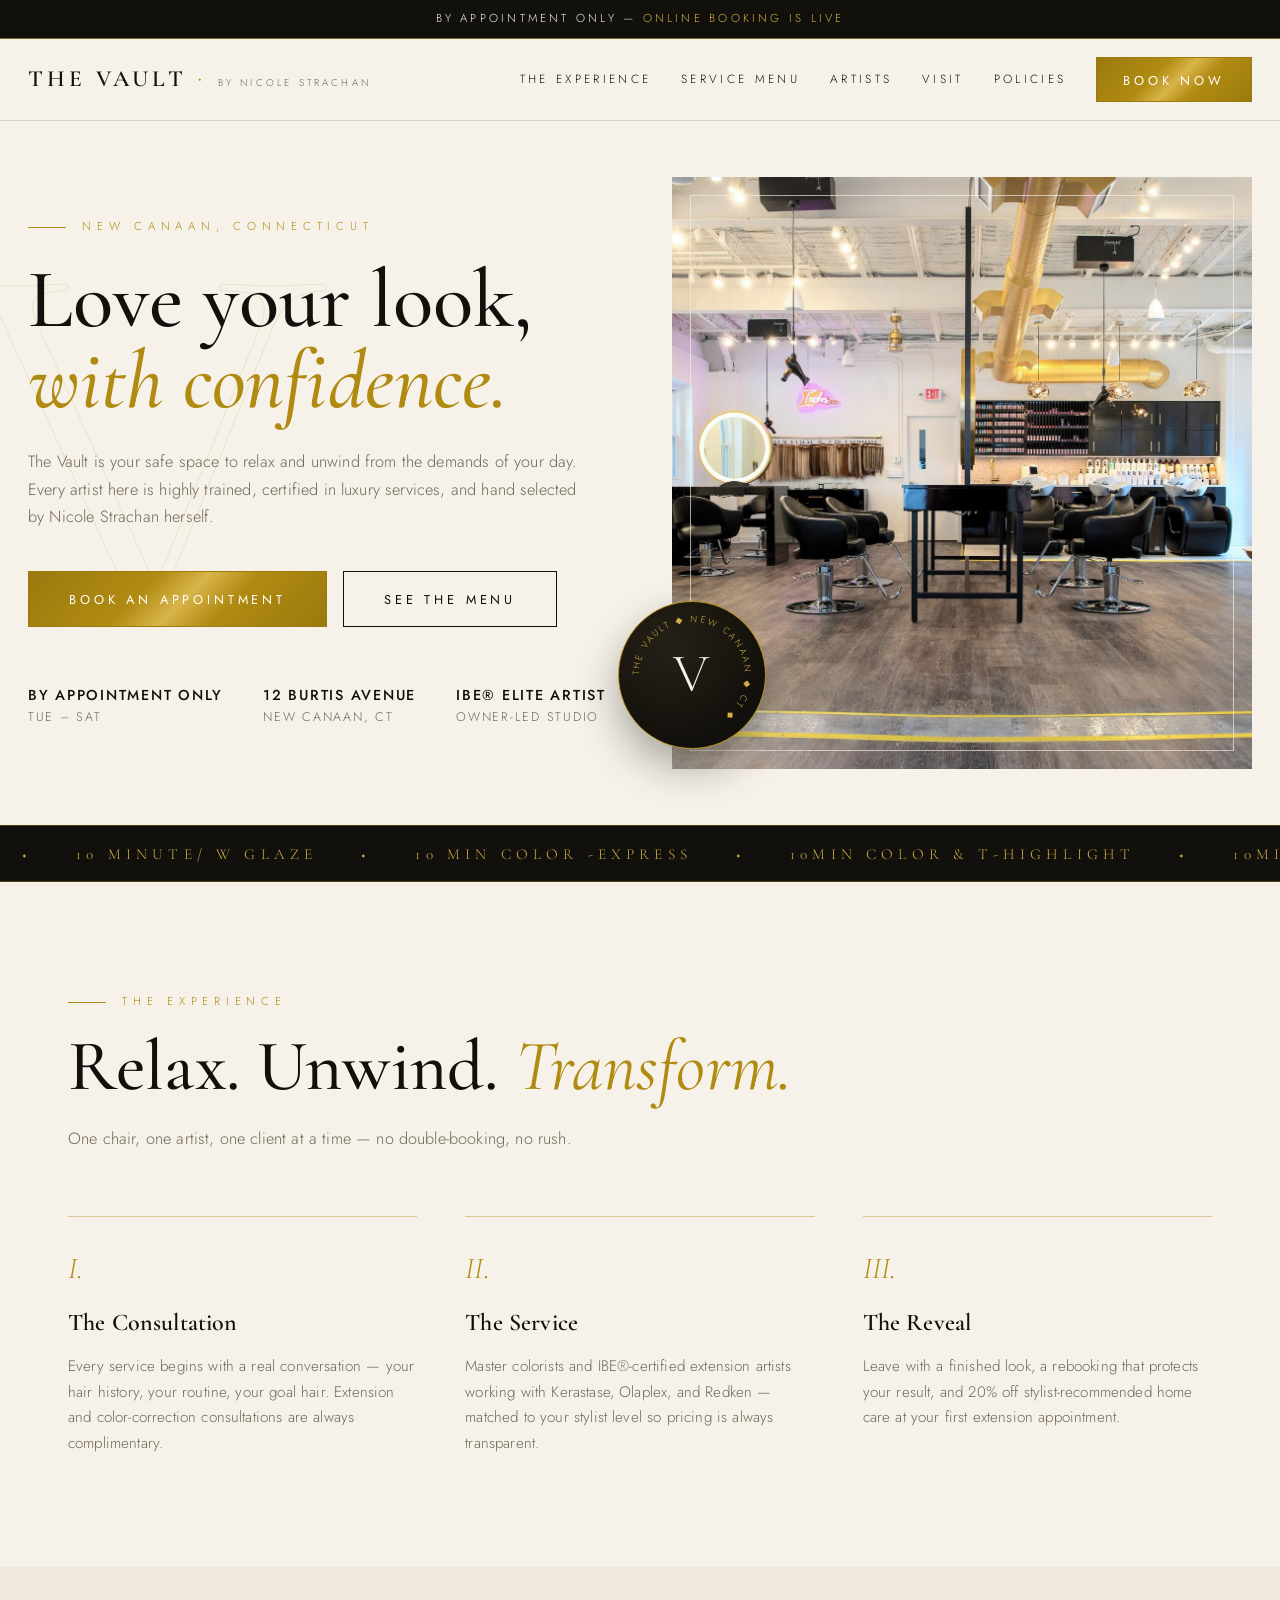
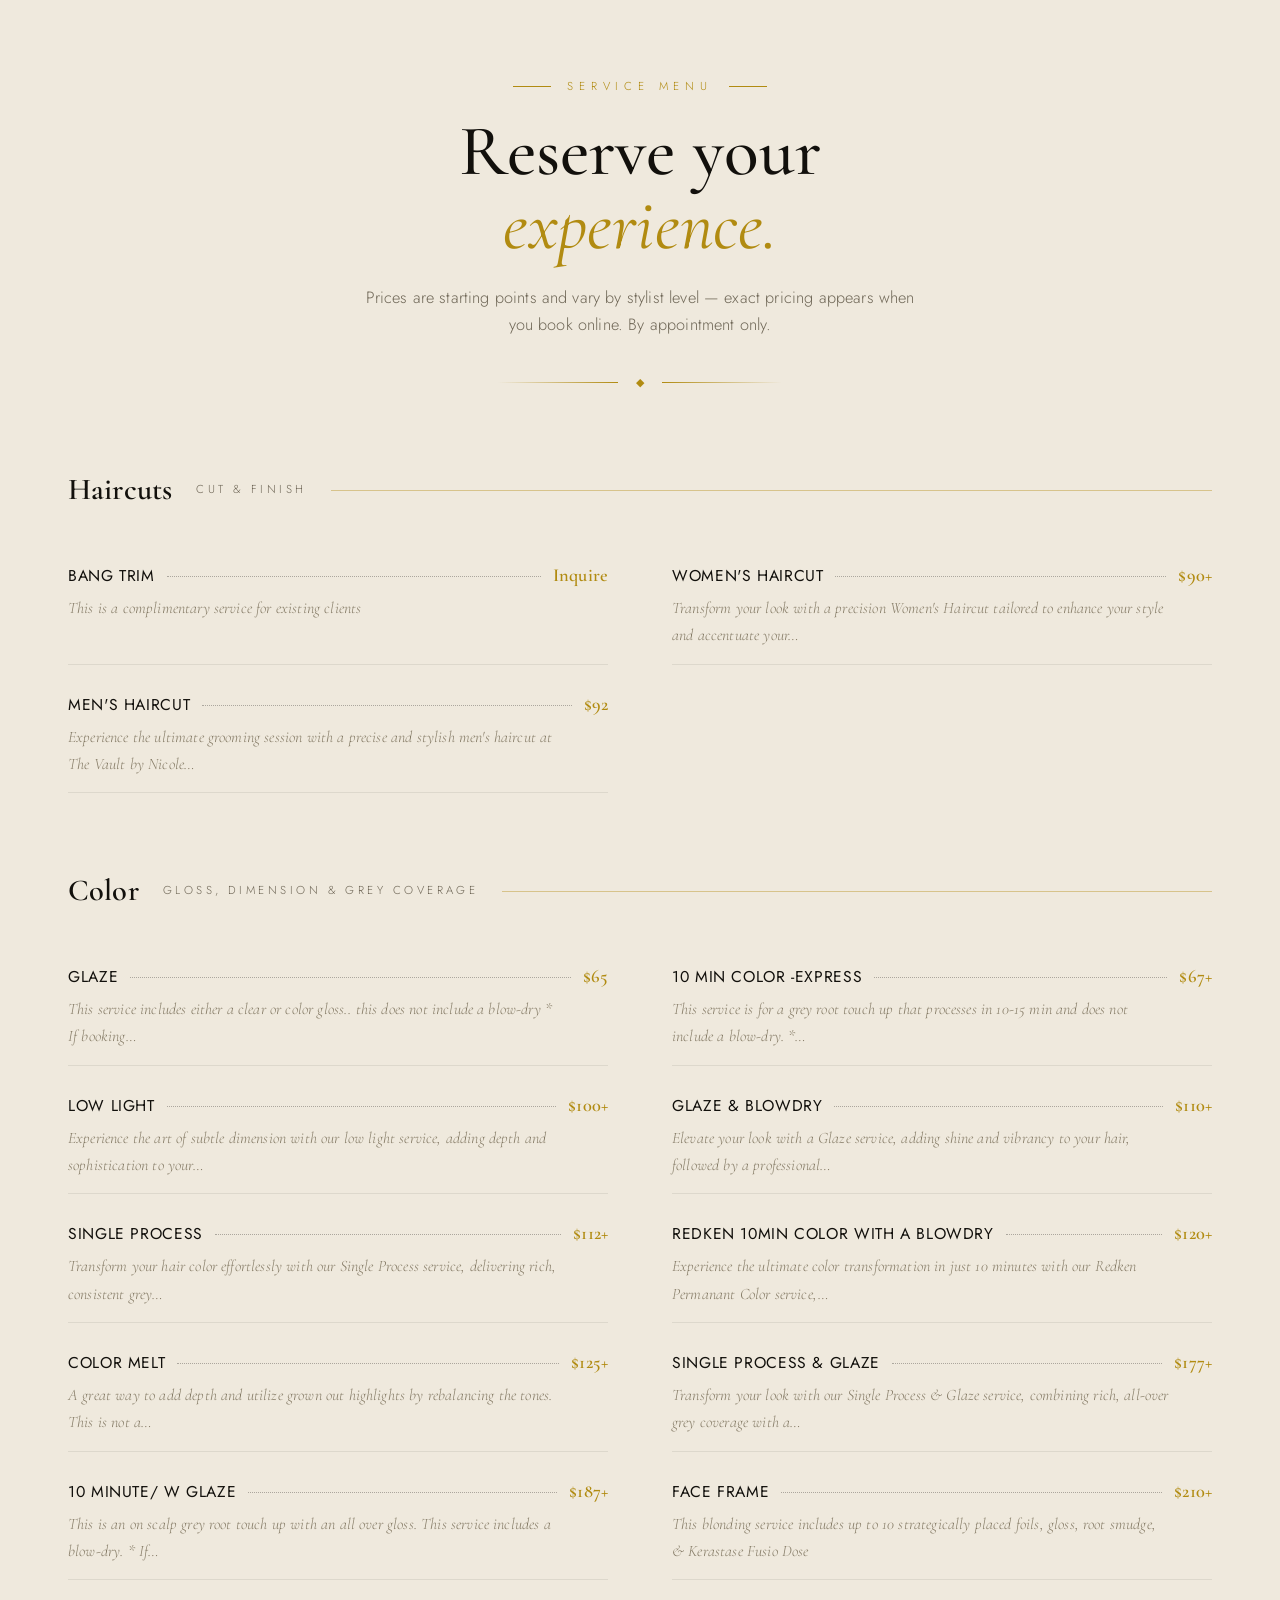
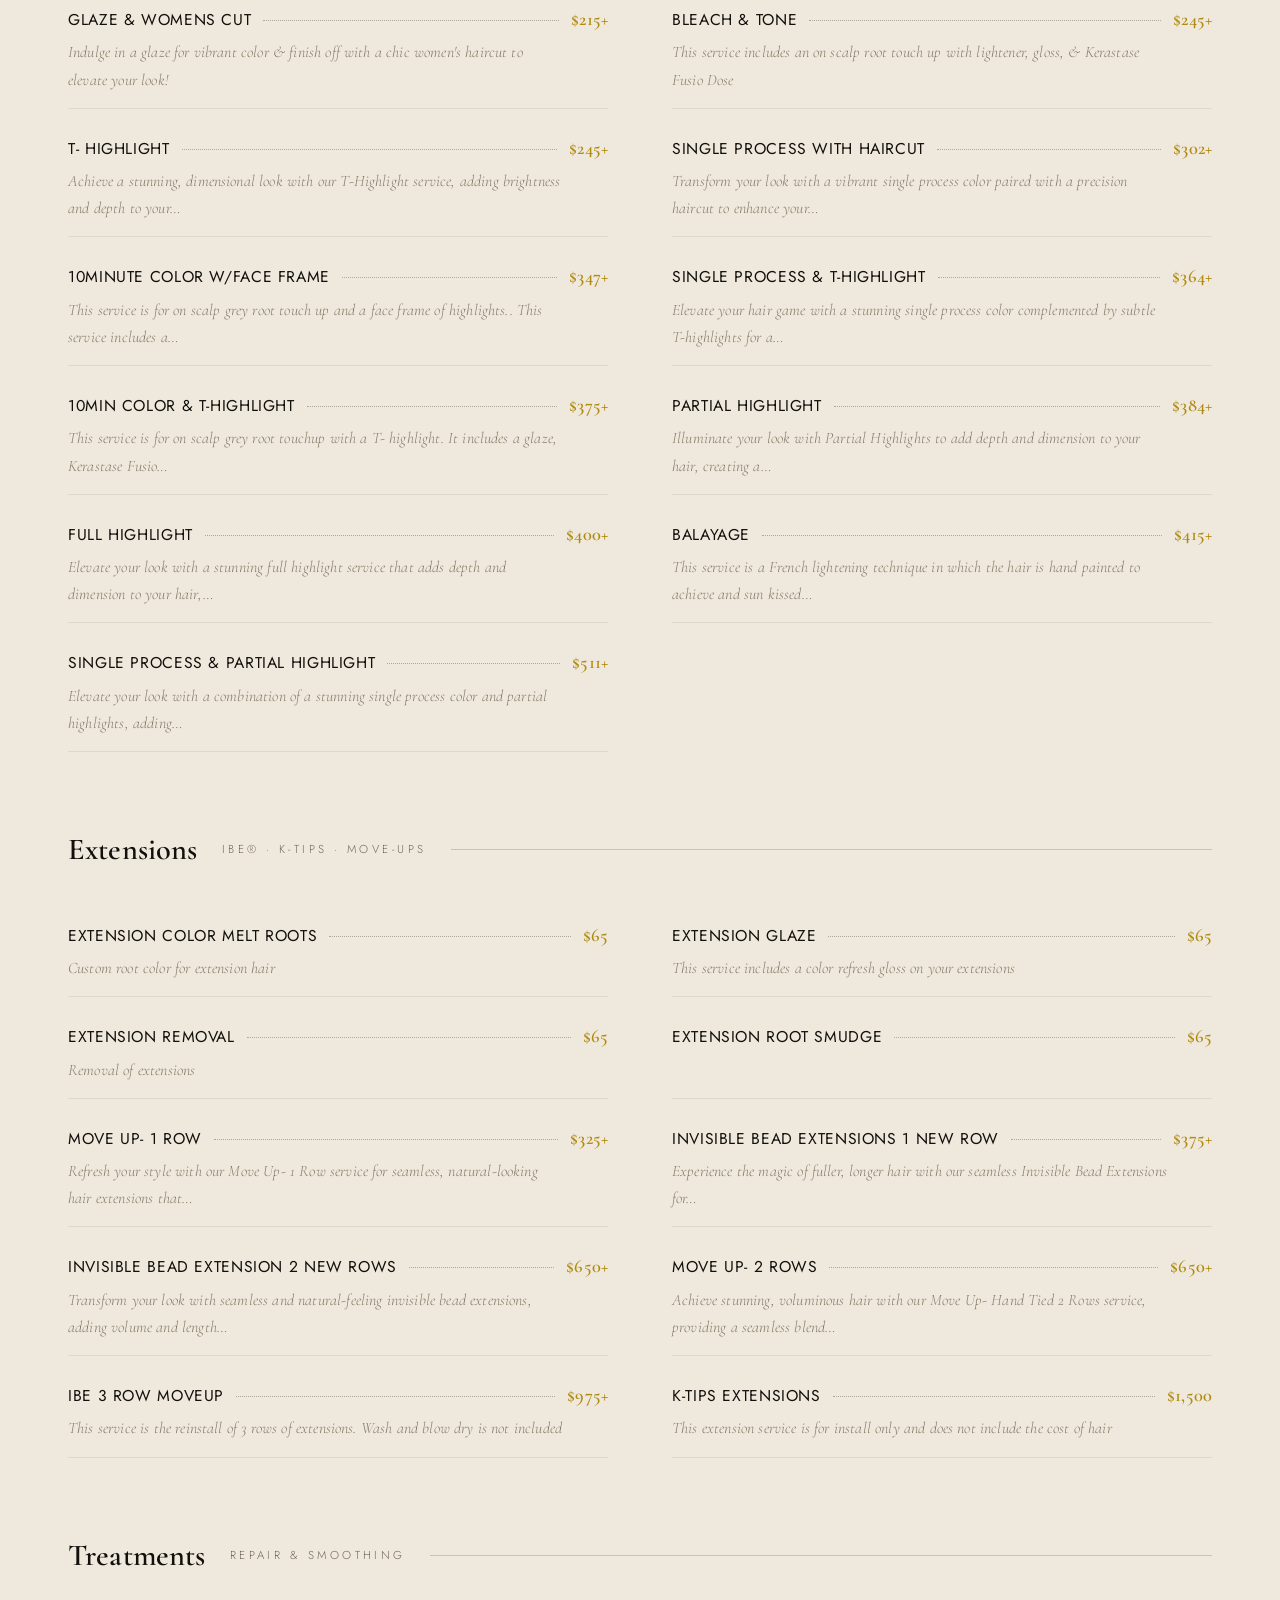
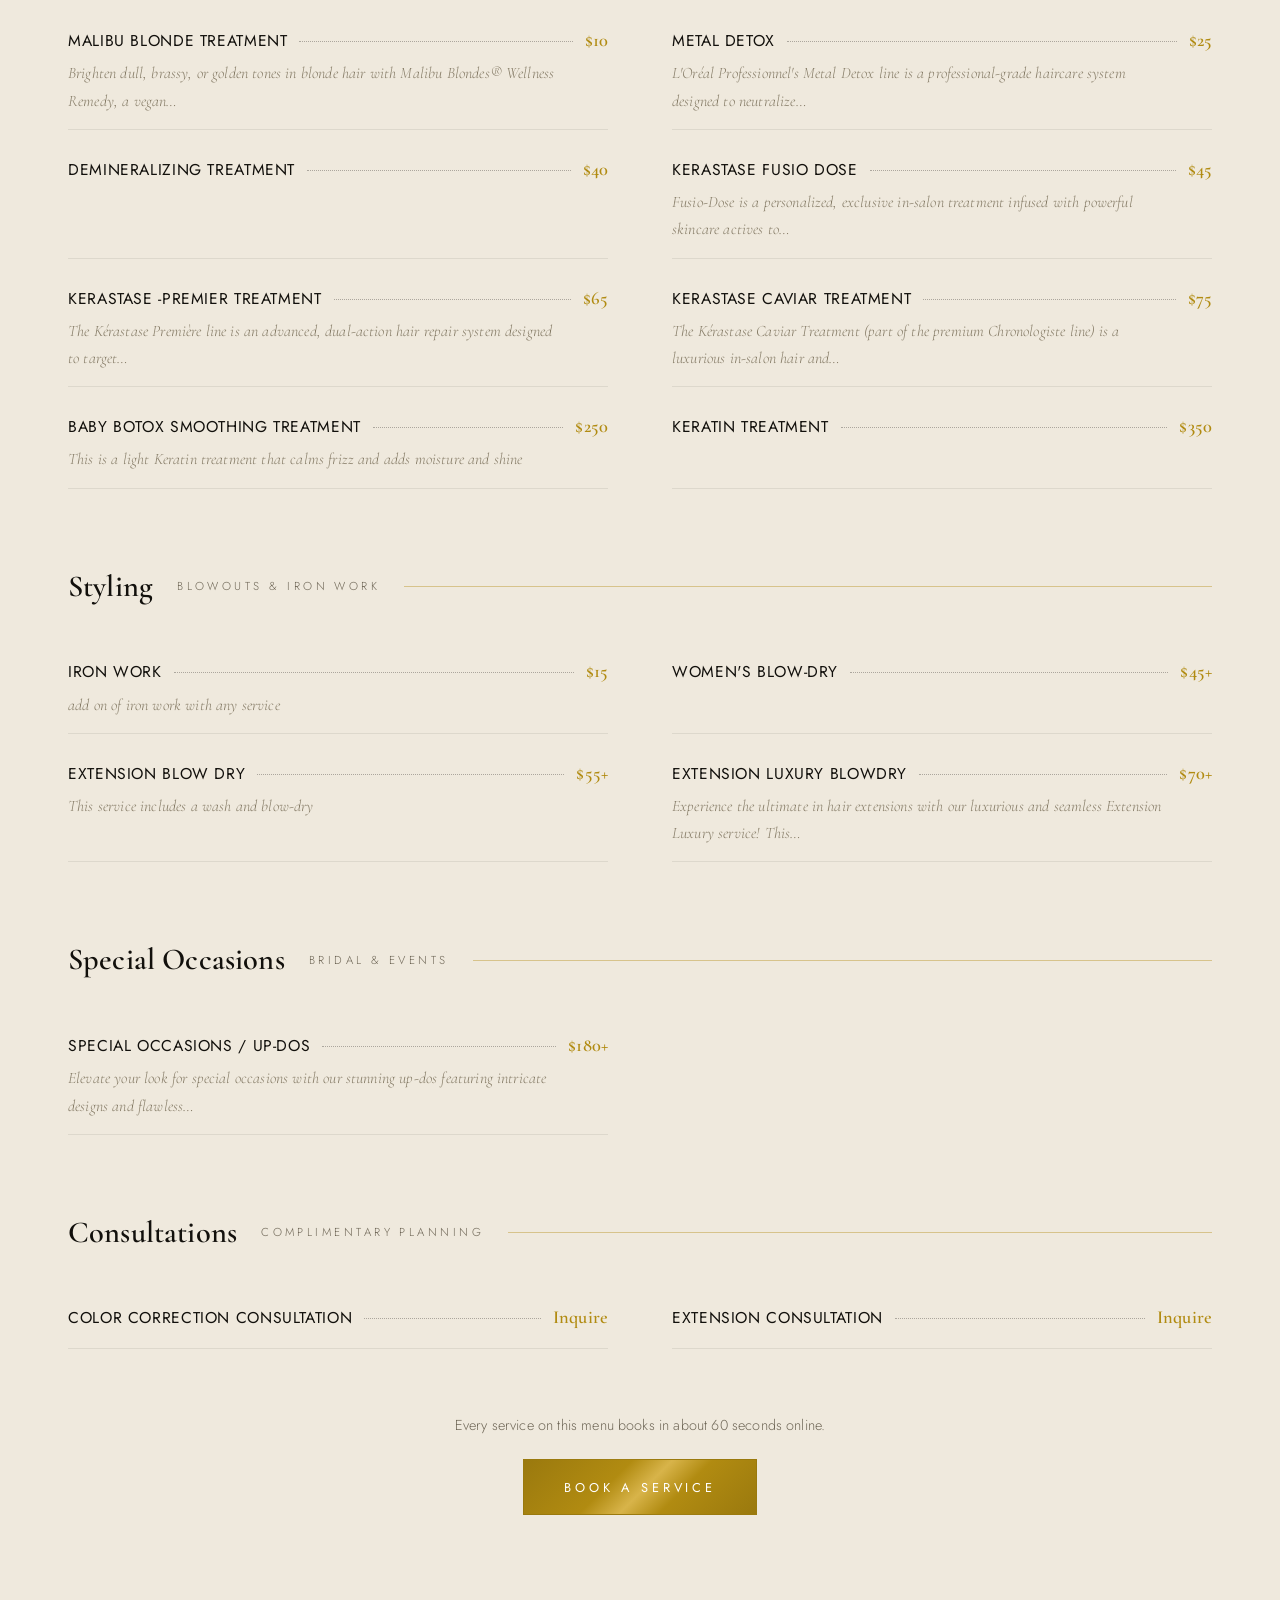
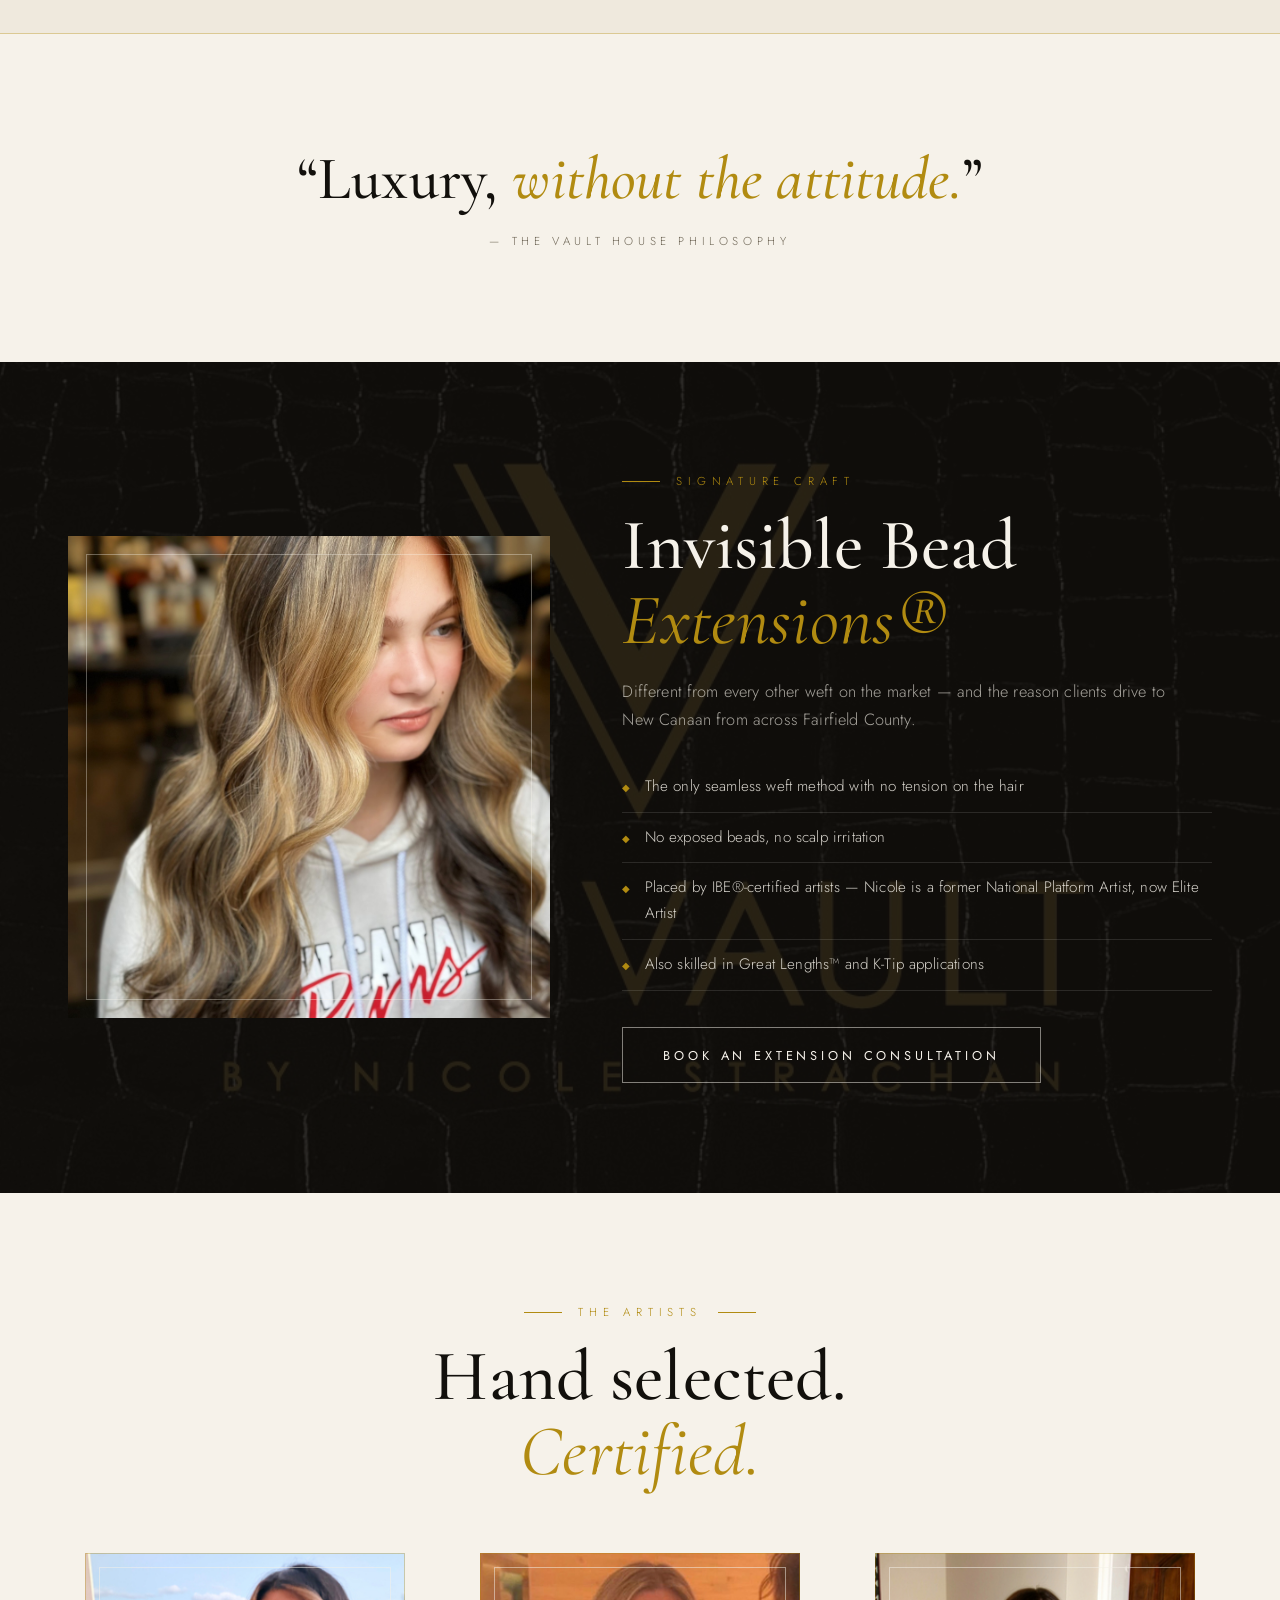
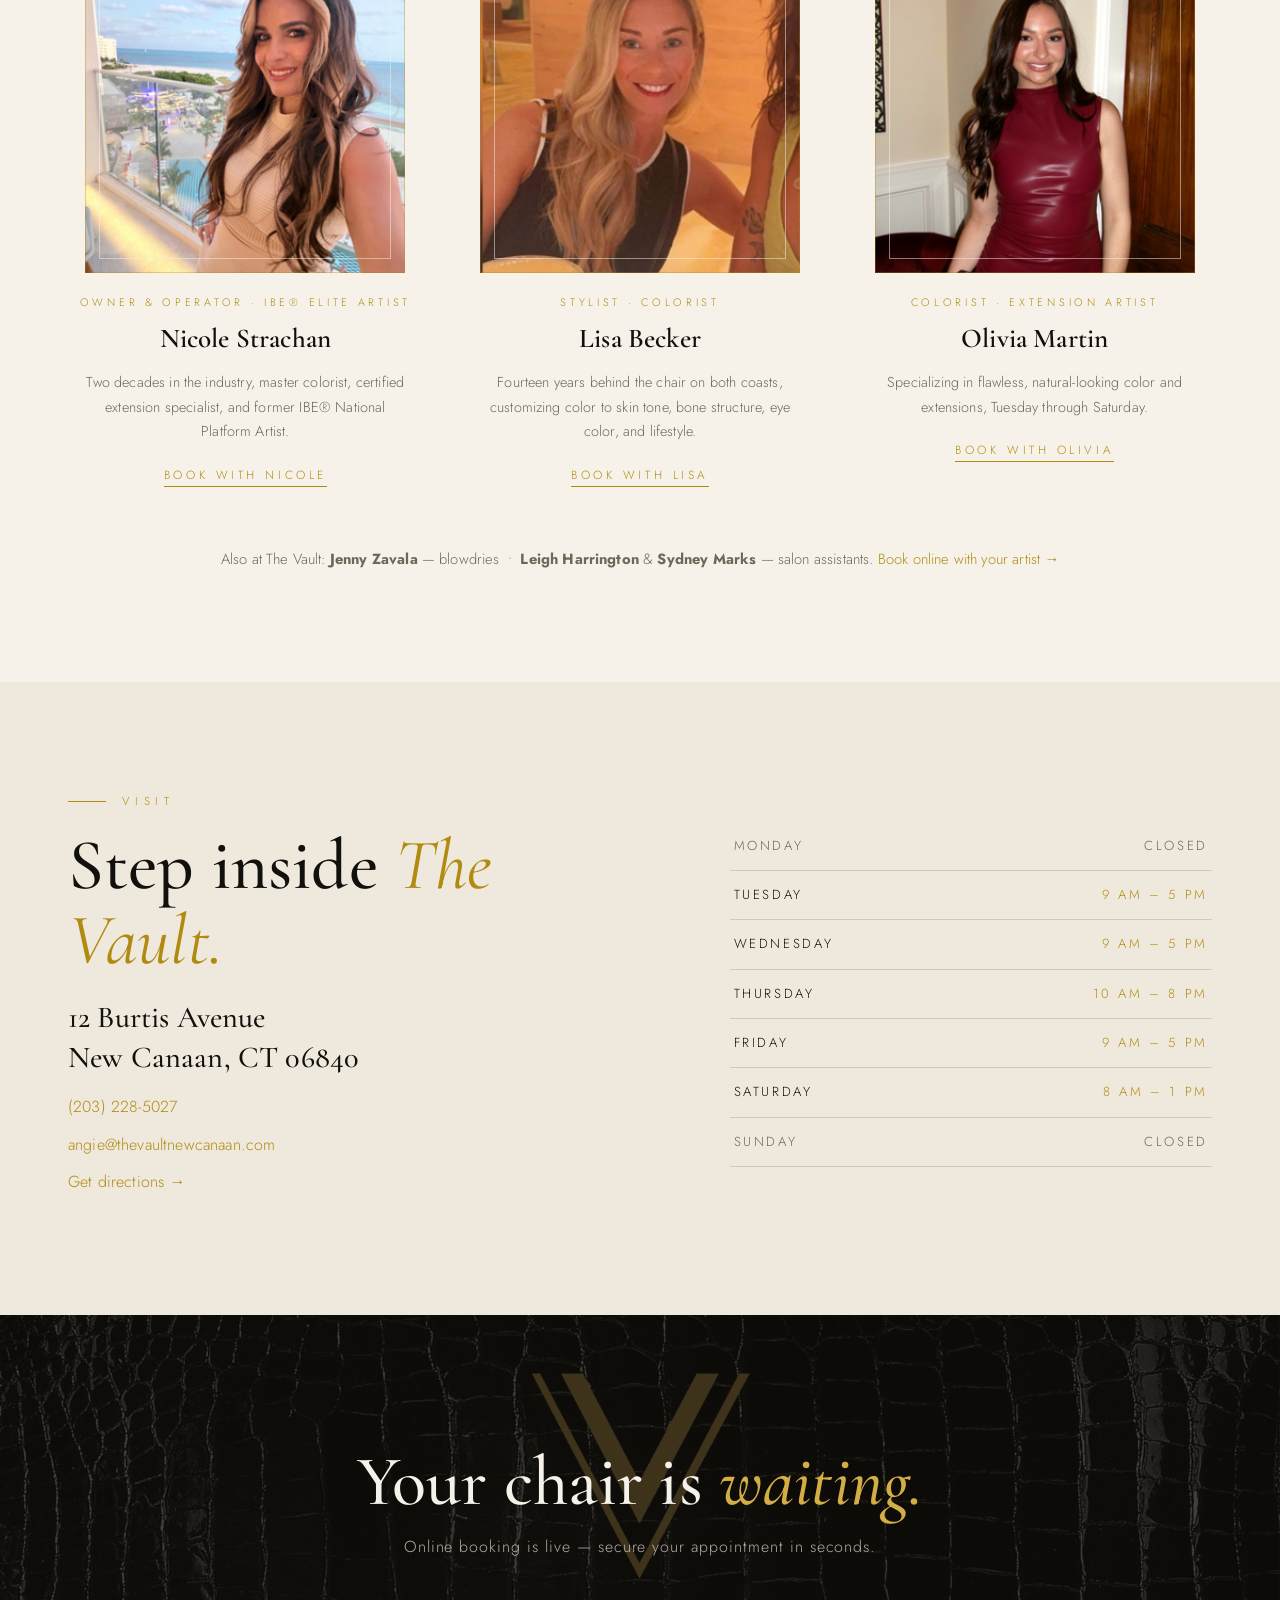
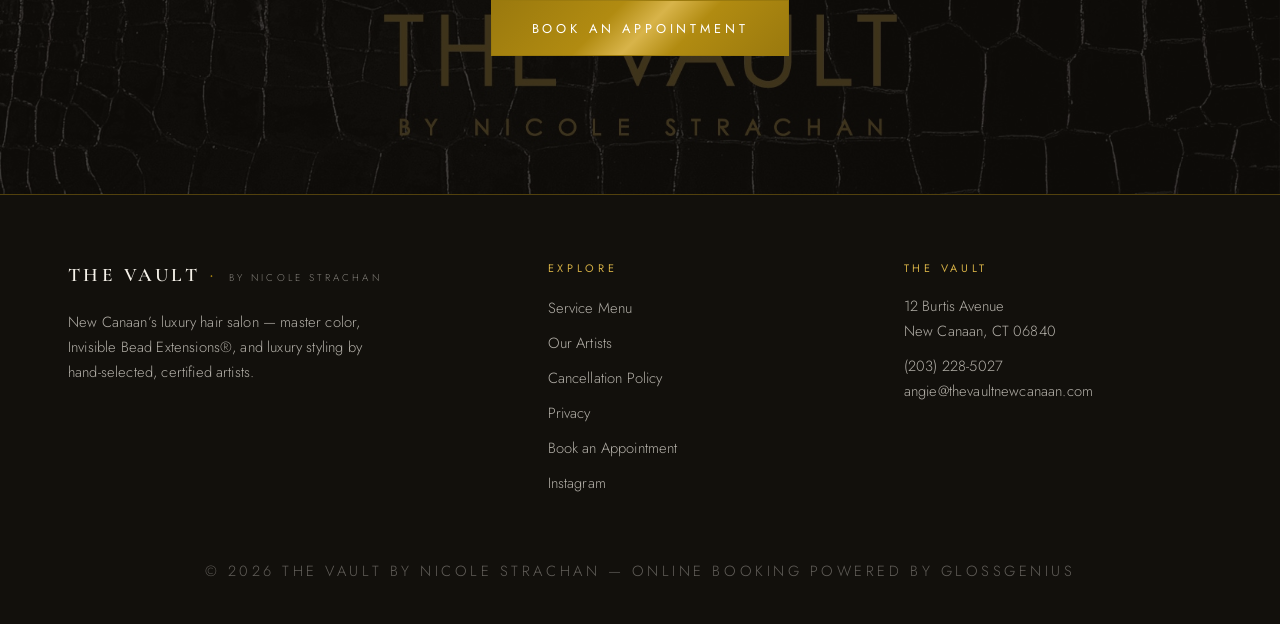
==== index.html @ b6f8cc74 "Add privacy statement (no data collected; booking data handled by GlossGenius) Co-Authored-By: Claud" ====
<!DOCTYPE html>
<html lang="en">
<head>
<meta charset="utf-8">
<meta name="viewport" content="width=device-width, initial-scale=1">
<title>The Vault by Nicole Strachan — Luxury Hair Salon, New Canaan CT</title>
<meta name="description" content="New Canaan's luxury hair salon. Master color, Invisible Bead Extensions, and styling by hand-selected certified artists. Book online.">
<link rel="preconnect" href="https://fonts.googleapis.com">
<link rel="preconnect" href="https://fonts.gstatic.com" crossorigin>
<link href="https://fonts.googleapis.com/css2?family=Cormorant+Garamond:ital,wght@0,400;0,500;0,600;1,400;1,500&family=Jost:wght@300;400;500&display=swap" rel="stylesheet">
<link rel="stylesheet" href="css/style.css">
<link rel="icon" type="image/png" href="assets/logo-square.png">
<link rel="canonical" href="https://freebyrd26.github.io/the-vault-salon/">
<meta name="robots" content="index, follow, max-image-preview:large">
<meta name="theme-color" content="#12100c">
<meta name="geo.region" content="US-CT">
<meta name="geo.placename" content="New Canaan">
<meta property="og:type" content="website">
<meta property="og:site_name" content="The Vault by Nicole Strachan">
<meta property="og:title" content="The Vault by Nicole Strachan — Luxury Hair Salon, New Canaan CT">
<meta property="og:description" content="New Canaan's luxury hair salon. Master color, Invisible Bead Extensions&#174;, and styling by hand-selected certified artists. By appointment only — book online.">
<meta property="og:url" content="https://freebyrd26.github.io/the-vault-salon/">
<meta property="og:image" content="https://freebyrd26.github.io/the-vault-salon/assets/salon-1.jpg">
<meta property="og:image:alt" content="Inside The Vault salon in New Canaan, CT">
<meta name="twitter:card" content="summary_large_image">
<meta name="twitter:title" content="The Vault by Nicole Strachan — Luxury Hair Salon, New Canaan CT">
<meta name="twitter:description" content="Master color, Invisible Bead Extensions&#174;, and luxury styling in New Canaan, CT. Book online.">
<meta name="twitter:image" content="https://freebyrd26.github.io/the-vault-salon/assets/salon-1.jpg">
<script type="application/ld+json">
{
  "@context": "https://schema.org",
  "@type": "HairSalon",
  "@id": "https://freebyrd26.github.io/the-vault-salon/#salon",
  "name": "The Vault by Nicole Strachan",
  "alternateName": "The Vault Salon New Canaan",
  "description": "Luxury hair salon in New Canaan, Connecticut. Master color, Invisible Bead Extensions (IBE), Great Lengths and K-Tip extensions, keratin treatments, and luxury styling by hand-selected, certified artists. By appointment only.",
  "url": "https://freebyrd26.github.io/the-vault-salon/",
  "image": ["https://freebyrd26.github.io/the-vault-salon/assets/salon-1.jpg", "https://freebyrd26.github.io/the-vault-salon/assets/salon-2.jpg"],
  "logo": "https://freebyrd26.github.io/the-vault-salon/assets/logo-square.png",
  "telephone": "+1-203-228-5027",
  "email": "angie@thevaultnewcanaan.com",
  "priceRange": "$$$",
  "currenciesAccepted": "USD",
  "address": {
    "@type": "PostalAddress",
    "streetAddress": "12 Burtis Avenue",
    "addressLocality": "New Canaan",
    "addressRegion": "CT",
    "postalCode": "06840",
    "addressCountry": "US"
  },
  "geo": { "@type": "GeoCoordinates", "latitude": 41.1447, "longitude": -73.4946 },
  "areaServed": ["New Canaan CT", "Fairfield County CT", "Darien CT", "Stamford CT", "Wilton CT", "Westport CT"],
  "openingHoursSpecification": [
    { "@type": "OpeningHoursSpecification", "dayOfWeek": ["Tuesday", "Wednesday", "Friday"], "opens": "09:00", "closes": "17:00" },
    { "@type": "OpeningHoursSpecification", "dayOfWeek": "Thursday", "opens": "10:00", "closes": "20:00" },
    { "@type": "OpeningHoursSpecification", "dayOfWeek": "Saturday", "opens": "08:00", "closes": "13:00" }
  ],
  "sameAs": [
    "https://www.instagram.com/the_vault_new_canaan",
    "https://thevaultnc.glossgenius.com",
    "https://www.thevaultnewcanaan.com"
  ],
  "founder": { "@type": "Person", "name": "Nicole Strachan", "jobTitle": "Owner & Operator, IBE Elite Artist" },
  "employee": [
    { "@type": "Person", "name": "Nicole Strachan", "jobTitle": "Owner, Master Colorist & IBE Elite Extension Artist" },
    { "@type": "Person", "name": "Lisa Becker", "jobTitle": "Stylist & Colorist" },
    { "@type": "Person", "name": "Olivia Martin", "jobTitle": "Colorist & Extension Artist" }
  ],
  "hasOfferCatalog": {
    "@type": "OfferCatalog",
    "name": "Service Menu",
    "itemListElement": [
      { "@type": "OfferCatalog", "name": "Haircuts" },
      { "@type": "OfferCatalog", "name": "Color, Balayage & Highlights" },
      { "@type": "OfferCatalog", "name": "Invisible Bead Extensions & K-Tips" },
      { "@type": "OfferCatalog", "name": "Keratin & Kerastase Treatments" },
      { "@type": "OfferCatalog", "name": "Blowouts & Styling" },
      { "@type": "OfferCatalog", "name": "Bridal & Special Occasions" }
    ]
  },
  "potentialAction": {
    "@type": "ReserveAction",
    "target": { "@type": "EntryPoint", "urlTemplate": "https://thevaultnc.glossgenius.com/booking-flow", "actionPlatform": ["http://schema.org/DesktopWebPlatform", "http://schema.org/MobileWebPlatform"] },
    "result": { "@type": "Reservation", "name": "Salon appointment" }
  }
}
</script>
<script type="application/ld+json">
{
  "@context": "https://schema.org",
  "@type": "FAQPage",
  "mainEntity": [
    {
      "@type": "Question",
      "name": "How do I book an appointment at The Vault in New Canaan?",
      "acceptedAnswer": { "@type": "Answer", "text": "Book online anytime at https://thevaultnc.glossgenius.com/booking-flow, or call (203) 228-5027. The Vault is by appointment only." }
    },
    {
      "@type": "Question",
      "name": "Where is The Vault by Nicole Strachan located?",
      "acceptedAnswer": { "@type": "Answer", "text": "12 Burtis Avenue, New Canaan, CT 06840 — in downtown New Canaan, serving all of Fairfield County." }
    },
    {
      "@type": "Question",
      "name": "What are The Vault's hours?",
      "acceptedAnswer": { "@type": "Answer", "text": "Tuesday, Wednesday and Friday 9 AM–5 PM, Thursday 10 AM–8 PM, Saturday 8 AM–1 PM. Closed Sunday and Monday." }
    },
    {
      "@type": "Question",
      "name": "Does The Vault offer hair extensions?",
      "acceptedAnswer": { "@type": "Answer", "text": "Yes — The Vault specializes in Invisible Bead Extensions (IBE). Owner Nicole Strachan is an IBE Elite Artist and former National Platform Artist, also skilled in Great Lengths and K-Tip applications. Extension consultations are complimentary." }
    },
    {
      "@type": "Question",
      "name": "How much do services cost at The Vault?",
      "acceptedAnswer": { "@type": "Answer", "text": "Women's haircuts start at $90, glazes at $65, balayage at $415, and Invisible Bead Extensions at $375 for one new row. Prices vary by stylist level; exact pricing is shown when booking online." }
    }
  ]
}
</script>
<script src="js/lux.js" defer></script>
</head>
<body>
<div class="announce">By appointment only &mdash; <a href="https://thevaultnc.glossgenius.com/booking-flow" target="_blank" rel="noopener">online booking is live</a></div>
<header class="site">
  <div class="head-inner">
    <a class="wordmark" href="index.html"><span class="mark">The Vault</span><span class="by">by Nicole Strachan</span></a>
    <input type="checkbox" id="navtoggle">
    <label class="burger" for="navtoggle">&#9776;</label>
    <nav class="main">
      <a class="navlink" href="index.html#experience">The Experience</a>
      <a class="navlink" href="index.html#services">Service Menu</a>
      <a class="navlink" href="index.html#team">Artists</a>
      <a class="navlink" href="index.html#visit">Visit</a>
      <a class="navlink" href="policies.html">Policies</a>
      <a class="btn gold" href="https://thevaultnc.glossgenius.com/booking-flow" target="_blank" rel="noopener">Book Now</a>
    </nav>
  </div>
</header>

<div class="hero">
  <div class="hero-grid">
    <div class="hero-copy">
      <span class="watermark" aria-hidden="true">V</span>
      <p class="eyebrow">New Canaan, Connecticut</p>
      <h1>Love your look,<br><em style="font-style:italic;color:var(--gold);">with confidence.</em></h1>
      <p class="lede">The Vault is your safe space to relax and unwind from the demands of your day. Every artist here is highly trained, certified in luxury services, and hand selected by Nicole Strachan herself.</p>
      <div class="hero-actions">
        <a class="btn gold" href="https://thevaultnc.glossgenius.com/booking-flow" target="_blank" rel="noopener">Book an Appointment</a>
        <a class="btn line" href="#services">See the Menu</a>
      </div>
      <div class="hero-note">
        <div><strong>By appointment only</strong>Tue &ndash; Sat</div>
        <div><strong>12 Burtis Avenue</strong>New Canaan, CT</div>
        <div><strong>IBE&reg; Elite Artist</strong>owner-led studio</div>
      </div>
    </div>
    <div class="hero-visual">
      <div class="photo" role="img" aria-label="Inside The Vault salon"></div>
      <div class="badge spin" aria-hidden="true">
        <svg viewBox="0 0 160 160">
          <defs><path id="ring" d="M 80,80 m -58,0 a 58,58 0 1,1 116,0 a 58,58 0 1,1 -116,0"/></defs>
          <text><textPath href="#ring">THE VAULT &#9670; NEW CANAAN &#9670; CT &#9670;</textPath></text>
        </svg>
        <span class="badge-v">V</span>
      </div>
    </div>
  </div>
</div>

<div class="ticker"><div class="track"><span>&#9670;</span><span>10 MINUTE/ W GLAZE</span><span>&#9670;</span><span>10 MIN COLOR -EXPRESS</span><span>&#9670;</span><span>10MIN COLOR &amp; T-HIGHLIGHT</span><span>&#9670;</span><span>10MINUTE COLOR W/FACE FRAME</span><span>&#9670;</span><span>BALAYAGE</span><span>&#9670;</span><span>BLEACH &amp; TONE</span><span>&#9670;</span><span>COLOR MELT</span><span>&#9670;</span><span>FACE FRAME</span><span>&#9670;</span><span>FULL HIGHLIGHT</span><span>&#9670;</span><span>GLAZE</span><span>&#9670;</span><span>GLAZE &amp; BLOWDRY</span><span>&#9670;</span><span>GLAZE &amp; WOMENS CUT</span><span>&#9670;</span><span>LOW LIGHT</span><span>&#9670;</span><span>PARTIAL HIGHLIGHT</span><span>&#9670;</span><span>REDKEN 10MIN COLOR WITH A BLOWDRY</span><span>&#9670;</span><span>SINGLE PROCESS</span><span>&#9670;</span><span>SINGLE PROCESS &amp;  T-HIGHLIGHT</span><span>&#9670;</span><span>SINGLE PROCESS &amp; GLAZE</span><span>&#9670;</span><span>SINGLE PROCESS &amp; PARTIAL HIGHLIGHT</span><span>&#9670;</span><span>SINGLE PROCESS WITH HAIRCUT</span><span>&#9670;</span><span>T- HIGHLIGHT</span><span>&#9670;</span><span>COLOR CORRECTION CONSULTATION</span><span>&#9670;</span><span>EXTENSION CONSULTATION</span><span>&#9670;</span><span>EXTENSION COLOR MELT ROOTS</span><span>&#9670;</span><span>EXTENSION GLAZE</span><span>&#9670;</span><span>EXTENSION REMOVAL</span><span>&#9670;</span><span>EXTENSION ROOT SMUDGE</span><span>&#9670;</span><span>IBE 3 ROW MOVEUP</span><span>&#9670;</span><span>INVISIBLE BEAD EXTENSION 2 NEW ROWS</span><span>&#9670;</span><span>INVISIBLE BEAD EXTENSIONS 1 NEW ROW</span><span>&#9670;</span><span>10 MINUTE/ W GLAZE</span><span>&#9670;</span><span>10 MIN COLOR -EXPRESS</span><span>&#9670;</span><span>10MIN COLOR &amp; T-HIGHLIGHT</span><span>&#9670;</span><span>10MINUTE COLOR W/FACE FRAME</span><span>&#9670;</span><span>BALAYAGE</span><span>&#9670;</span><span>BLEACH &amp; TONE</span><span>&#9670;</span><span>COLOR MELT</span><span>&#9670;</span><span>FACE FRAME</span><span>&#9670;</span><span>FULL HIGHLIGHT</span><span>&#9670;</span><span>GLAZE</span><span>&#9670;</span><span>GLAZE &amp; BLOWDRY</span><span>&#9670;</span><span>GLAZE &amp; WOMENS CUT</span><span>&#9670;</span><span>LOW LIGHT</span><span>&#9670;</span><span>PARTIAL HIGHLIGHT</span><span>&#9670;</span><span>REDKEN 10MIN COLOR WITH A BLOWDRY</span><span>&#9670;</span><span>SINGLE PROCESS</span><span>&#9670;</span><span>SINGLE PROCESS &amp;  T-HIGHLIGHT</span><span>&#9670;</span><span>SINGLE PROCESS &amp; GLAZE</span><span>&#9670;</span><span>SINGLE PROCESS &amp; PARTIAL HIGHLIGHT</span><span>&#9670;</span><span>SINGLE PROCESS WITH HAIRCUT</span><span>&#9670;</span><span>T- HIGHLIGHT</span><span>&#9670;</span><span>COLOR CORRECTION CONSULTATION</span><span>&#9670;</span><span>EXTENSION CONSULTATION</span><span>&#9670;</span><span>EXTENSION COLOR MELT ROOTS</span><span>&#9670;</span><span>EXTENSION GLAZE</span><span>&#9670;</span><span>EXTENSION REMOVAL</span><span>&#9670;</span><span>EXTENSION ROOT SMUDGE</span><span>&#9670;</span><span>IBE 3 ROW MOVEUP</span><span>&#9670;</span><span>INVISIBLE BEAD EXTENSION 2 NEW ROWS</span><span>&#9670;</span><span>INVISIBLE BEAD EXTENSIONS 1 NEW ROW</span></div></div>

<section id="experience">
  <div class="wrap">
    <p class="eyebrow">The Experience</p>
    <h2 class="display">Relax. Unwind. <em>Transform.</em></h2>
    <p class="lede">One chair, one artist, one client at a time &mdash; no double-booking, no rush.</p>
    <div class="steps">
      <div class="step">
        <span class="num">I.</span>
        <h3>The Consultation</h3>
        <p>Every service begins with a real conversation &mdash; your hair history, your routine, your goal hair. Extension and color-correction consultations are always complimentary.</p>
      </div>
      <div class="step">
        <span class="num">II.</span>
        <h3>The Service</h3>
        <p>Master colorists and IBE&reg;-certified extension artists working with Kerastase, Olaplex, and Redken &mdash; matched to your stylist level so pricing is always transparent.</p>
      </div>
      <div class="step">
        <span class="num">III.</span>
        <h3>The Reveal</h3>
        <p>Leave with a finished look, a rebooking that protects your result, and 20% off stylist-recommended home care at your first extension appointment.</p>
      </div>
    </div>
  </div>
</section>

<section class="tint" id="services">
  <div class="wrap">
    <div class="menu-head">
      <p class="eyebrow centered">Service Menu</p>
      <h2 class="display">Reserve your <em>experience.</em></h2>
      <p class="lede">Prices are starting points and vary by stylist level &mdash; exact pricing appears when you book online. By appointment only.</p>
      <div class="ornament" aria-hidden="true">&#9670;</div>
    </div>
      <div class="menu-cat">
        <h3>Haircuts <span class="cat-note">cut & finish</span></h3>
        <div class="menu-grid">
        <div class="mi">
          <div class="row"><span class="name">Bang Trim</span><span class="dots"></span><span class="price">Inquire</span></div>
          <p class="desc">This is a complimentary service for existing clients</p>
        </div>
        <div class="mi">
          <div class="row"><span class="name">Women's Haircut</span><span class="dots"></span><span class="price">$90+</span></div>
          <p class="desc">Transform your look with a precision Women's Haircut tailored to enhance your style and accentuate your&hellip;</p>
        </div>
        <div class="mi">
          <div class="row"><span class="name">Men's Haircut</span><span class="dots"></span><span class="price">$92</span></div>
          <p class="desc">Experience the ultimate grooming session with a precise and stylish men's haircut at The Vault by Nicole&hellip;</p>
        </div>
        </div>
      </div>
      <div class="menu-cat">
        <h3>Color <span class="cat-note">gloss, dimension & grey coverage</span></h3>
        <div class="menu-grid">
        <div class="mi">
          <div class="row"><span class="name">Glaze</span><span class="dots"></span><span class="price">$65</span></div>
          <p class="desc">This service includes either a clear or color gloss.. this does not include a blow-dry    * If booking&hellip;</p>
        </div>
        <div class="mi">
          <div class="row"><span class="name">10 min Color -Express</span><span class="dots"></span><span class="price">$67+</span></div>
          <p class="desc">This service is for a grey root touch up that processes in 10-15 min and does not include a blow-dry.  *&hellip;</p>
        </div>
        <div class="mi">
          <div class="row"><span class="name">Low light</span><span class="dots"></span><span class="price">$100+</span></div>
          <p class="desc">Experience the art of subtle dimension with our low light service, adding depth and sophistication to your&hellip;</p>
        </div>
        <div class="mi">
          <div class="row"><span class="name">Glaze &amp; Blowdry</span><span class="dots"></span><span class="price">$110+</span></div>
          <p class="desc">Elevate your look with a Glaze service, adding shine and vibrancy to your hair, followed by a professional&hellip;</p>
        </div>
        <div class="mi">
          <div class="row"><span class="name">Single Process</span><span class="dots"></span><span class="price">$112+</span></div>
          <p class="desc">Transform your hair color effortlessly with our Single Process service, delivering rich, consistent grey&hellip;</p>
        </div>
        <div class="mi">
          <div class="row"><span class="name">Redken 10min Color with a Blowdry</span><span class="dots"></span><span class="price">$120+</span></div>
          <p class="desc">Experience the ultimate color transformation in just 10 minutes with our Redken Permanant Color service,&hellip;</p>
        </div>
        <div class="mi">
          <div class="row"><span class="name">Color melt</span><span class="dots"></span><span class="price">$125+</span></div>
          <p class="desc">A great way to add depth and utilize grown out highlights by rebalancing the tones. This is not a&hellip;</p>
        </div>
        <div class="mi">
          <div class="row"><span class="name">Single Process &amp; Glaze</span><span class="dots"></span><span class="price">$177+</span></div>
          <p class="desc">Transform your look with our Single Process & Glaze service, combining rich, all-over grey coverage with a&hellip;</p>
        </div>
        <div class="mi">
          <div class="row"><span class="name">10 Minute/ W Glaze</span><span class="dots"></span><span class="price">$187+</span></div>
          <p class="desc">This is an on scalp grey root touch up with an all over gloss. This service includes a blow-dry.  * If&hellip;</p>
        </div>
        <div class="mi">
          <div class="row"><span class="name">Face Frame</span><span class="dots"></span><span class="price">$210+</span></div>
          <p class="desc">This blonding service includes up to 10 strategically placed foils, gloss, root smudge, &amp; Kerastase Fusio Dose</p>
        </div>
        <div class="mi">
          <div class="row"><span class="name">Glaze &amp; Womens Cut</span><span class="dots"></span><span class="price">$215+</span></div>
          <p class="desc">Indulge in a glaze for vibrant color &amp; finish off with a chic women's haircut to elevate your look!</p>
        </div>
        <div class="mi">
          <div class="row"><span class="name">Bleach &amp; Tone</span><span class="dots"></span><span class="price">$245+</span></div>
          <p class="desc">This service includes an on scalp root touch up with lightener, gloss, &amp; Kerastase Fusio Dose</p>
        </div>
        <div class="mi">
          <div class="row"><span class="name">T- Highlight</span><span class="dots"></span><span class="price">$245+</span></div>
          <p class="desc">Achieve a stunning, dimensional look with our T-Highlight service, adding brightness and depth to your&hellip;</p>
        </div>
        <div class="mi">
          <div class="row"><span class="name">Single Process With Haircut</span><span class="dots"></span><span class="price">$302+</span></div>
          <p class="desc">Transform your look with a vibrant single process color paired with a precision haircut to enhance your&hellip;</p>
        </div>
        <div class="mi">
          <div class="row"><span class="name">10minute Color W/Face Frame</span><span class="dots"></span><span class="price">$347+</span></div>
          <p class="desc">This service is for on scalp grey root touch up and a face frame of highlights.. This service includes a&hellip;</p>
        </div>
        <div class="mi">
          <div class="row"><span class="name">Single Process &amp;  T-Highlight</span><span class="dots"></span><span class="price">$364+</span></div>
          <p class="desc">Elevate your hair game with a stunning single process color complemented by subtle T-highlights for a&hellip;</p>
        </div>
        <div class="mi">
          <div class="row"><span class="name">10min Color &amp; T-Highlight</span><span class="dots"></span><span class="price">$375+</span></div>
          <p class="desc">This service is for on scalp grey root touchup with a T- highlight.  It includes a glaze, Kerastase Fusio&hellip;</p>
        </div>
        <div class="mi">
          <div class="row"><span class="name">Partial Highlight</span><span class="dots"></span><span class="price">$384+</span></div>
          <p class="desc">Illuminate your look with Partial Highlights to add depth and dimension to your hair, creating a&hellip;</p>
        </div>
        <div class="mi">
          <div class="row"><span class="name">Full Highlight</span><span class="dots"></span><span class="price">$400+</span></div>
          <p class="desc">Elevate your look with a stunning full highlight service that adds depth and dimension to your hair,&hellip;</p>
        </div>
        <div class="mi">
          <div class="row"><span class="name">Balayage</span><span class="dots"></span><span class="price">$415+</span></div>
          <p class="desc">This service is a  French lightening technique in which the hair is hand painted to achieve and sun kissed&hellip;</p>
        </div>
        <div class="mi">
          <div class="row"><span class="name">Single Process &amp; Partial Highlight</span><span class="dots"></span><span class="price">$511+</span></div>
          <p class="desc">Elevate your look with a combination of a stunning single process color and partial highlights, adding&hellip;</p>
        </div>
        </div>
      </div>
      <div class="menu-cat">
        <h3>Extensions <span class="cat-note">IBE&reg; &middot; K-Tips &middot; move-ups</span></h3>
        <div class="menu-grid">
        <div class="mi">
          <div class="row"><span class="name">Extension Color Melt Roots</span><span class="dots"></span><span class="price">$65</span></div>
          <p class="desc">Custom root color for extension hair</p>
        </div>
        <div class="mi">
          <div class="row"><span class="name">Extension Glaze</span><span class="dots"></span><span class="price">$65</span></div>
          <p class="desc">This service includes a color refresh gloss on your extensions</p>
        </div>
        <div class="mi">
          <div class="row"><span class="name">Extension Removal</span><span class="dots"></span><span class="price">$65</span></div>
          <p class="desc">Removal of extensions</p>
        </div>
        <div class="mi">
          <div class="row"><span class="name">Extension Root Smudge</span><span class="dots"></span><span class="price">$65</span></div>
          
        </div>
        <div class="mi">
          <div class="row"><span class="name">Move Up- 1 row</span><span class="dots"></span><span class="price">$325+</span></div>
          <p class="desc">Refresh your style with our Move Up- 1 Row service for seamless, natural-looking hair extensions that&hellip;</p>
        </div>
        <div class="mi">
          <div class="row"><span class="name">Invisible Bead Extensions 1 New row</span><span class="dots"></span><span class="price">$375+</span></div>
          <p class="desc">Experience the magic of fuller, longer hair with our seamless Invisible Bead Extensions for&hellip;</p>
        </div>
        <div class="mi">
          <div class="row"><span class="name">Invisible Bead Extension 2 New Rows</span><span class="dots"></span><span class="price">$650+</span></div>
          <p class="desc">Transform your look with seamless and natural-feeling invisible bead extensions, adding volume and length&hellip;</p>
        </div>
        <div class="mi">
          <div class="row"><span class="name">Move Up-  2 Rows</span><span class="dots"></span><span class="price">$650+</span></div>
          <p class="desc">Achieve stunning, voluminous hair with our Move Up- Hand Tied 2 Rows service, providing a seamless blend&hellip;</p>
        </div>
        <div class="mi">
          <div class="row"><span class="name">IBE 3 row moveup</span><span class="dots"></span><span class="price">$975+</span></div>
          <p class="desc">This service is the reinstall of 3 rows of extensions. Wash and blow dry is not included</p>
        </div>
        <div class="mi">
          <div class="row"><span class="name">K-Tips Extensions</span><span class="dots"></span><span class="price">$1,500</span></div>
          <p class="desc">This extension service is for install only and does not include the cost of hair</p>
        </div>
        </div>
      </div>
      <div class="menu-cat">
        <h3>Treatments <span class="cat-note">repair & smoothing</span></h3>
        <div class="menu-grid">
        <div class="mi">
          <div class="row"><span class="name">Malibu Blonde Treatment</span><span class="dots"></span><span class="price">$10</span></div>
          <p class="desc">Brighten dull, brassy, or golden tones in blonde hair with Malibu Blondes® Wellness Remedy, a vegan&hellip;</p>
        </div>
        <div class="mi">
          <div class="row"><span class="name">METAL DETOX</span><span class="dots"></span><span class="price">$25</span></div>
          <p class="desc">L'Oréal Professionnel's Metal Detox line is a professional-grade haircare system designed to neutralize&hellip;</p>
        </div>
        <div class="mi">
          <div class="row"><span class="name">Demineralizing Treatment</span><span class="dots"></span><span class="price">$40</span></div>
          
        </div>
        <div class="mi">
          <div class="row"><span class="name">Kerastase Fusio Dose</span><span class="dots"></span><span class="price">$45</span></div>
          <p class="desc">Fusio-Dose is a personalized, exclusive in-salon treatment infused with powerful skincare actives to&hellip;</p>
        </div>
        <div class="mi">
          <div class="row"><span class="name">Kerastase -Premier Treatment</span><span class="dots"></span><span class="price">$65</span></div>
          <p class="desc">The Kérastase Première line is an advanced, dual-action hair repair system designed to target&hellip;</p>
        </div>
        <div class="mi">
          <div class="row"><span class="name">Kerastase  Caviar Treatment</span><span class="dots"></span><span class="price">$75</span></div>
          <p class="desc">The Kérastase Caviar Treatment (part of the premium Chronologiste line) is a luxurious in-salon hair and&hellip;</p>
        </div>
        <div class="mi">
          <div class="row"><span class="name">Baby Botox Smoothing Treatment</span><span class="dots"></span><span class="price">$250</span></div>
          <p class="desc">This is a light Keratin treatment that calms frizz and adds moisture and shine</p>
        </div>
        <div class="mi">
          <div class="row"><span class="name">Keratin Treatment</span><span class="dots"></span><span class="price">$350</span></div>
          
        </div>
        </div>
      </div>
      <div class="menu-cat">
        <h3>Styling <span class="cat-note">blowouts & iron work</span></h3>
        <div class="menu-grid">
        <div class="mi">
          <div class="row"><span class="name">Iron work</span><span class="dots"></span><span class="price">$15</span></div>
          <p class="desc">add on of iron work with any service</p>
        </div>
        <div class="mi">
          <div class="row"><span class="name">Women's Blow-Dry</span><span class="dots"></span><span class="price">$45+</span></div>
          
        </div>
        <div class="mi">
          <div class="row"><span class="name">Extension Blow Dry</span><span class="dots"></span><span class="price">$55+</span></div>
          <p class="desc">This service includes a wash and blow-dry</p>
        </div>
        <div class="mi">
          <div class="row"><span class="name">Extension Luxury Blowdry</span><span class="dots"></span><span class="price">$70+</span></div>
          <p class="desc">Experience the ultimate in hair extensions with our luxurious and seamless Extension Luxury service!  This&hellip;</p>
        </div>
        </div>
      </div>
      <div class="menu-cat">
        <h3>Special Occasions <span class="cat-note">bridal & events</span></h3>
        <div class="menu-grid">
        <div class="mi">
          <div class="row"><span class="name">Special Occasions / Up-Dos</span><span class="dots"></span><span class="price">$180+</span></div>
          <p class="desc">Elevate your look for special occasions with our stunning up-dos featuring intricate designs and flawless&hellip;</p>
        </div>
        </div>
      </div>
      <div class="menu-cat">
        <h3>Consultations <span class="cat-note">complimentary planning</span></h3>
        <div class="menu-grid">
        <div class="mi">
          <div class="row"><span class="name">Color correction consultation</span><span class="dots"></span><span class="price">Inquire</span></div>
          
        </div>
        <div class="mi">
          <div class="row"><span class="name">Extension consultation</span><span class="dots"></span><span class="price">Inquire</span></div>
          
        </div>
        </div>
      </div>
    <div class="menu-cta">
      <p>Every service on this menu books in about 60 seconds online.</p>
      <a class="btn gold" href="https://thevaultnc.glossgenius.com/booking-flow" target="_blank" rel="noopener">Book a Service</a>
    </div>
  </div>
</section>

<div class="quote-band">
  <p class="quote">&ldquo;Luxury, <em>without the attitude.</em>&rdquo;</p>
  <p class="quote-attr">&mdash; The Vault house philosophy</p>
</div>

<section class="dark">
  <div class="wrap spot">
    <div class="photo" role="img" aria-label="Invisible Bead Extensions result"></div>
    <div>
      <p class="eyebrow">Signature Craft</p>
      <h2 class="display">Invisible Bead <em>Extensions&reg;</em></h2>
      <p class="lede">Different from every other weft on the market &mdash; and the reason clients drive to New Canaan from across Fairfield County.</p>
      <ul>
        <li>The only seamless weft method with no tension on the hair</li>
        <li>No exposed beads, no scalp irritation</li>
        <li>Placed by IBE&reg;-certified artists &mdash; Nicole is a former National Platform Artist, now Elite Artist</li>
        <li>Also skilled in Great Lengths&trade; and K-Tip applications</li>
      </ul>
      <a class="btn line on-dark" href="https://thevaultnc.glossgenius.com/booking-flow" target="_blank" rel="noopener">Book an Extension Consultation</a>
    </div>
  </div>
</section>

<section id="team">
  <div class="wrap">
    <div class="team-intro">
      <p class="eyebrow centered">The Artists</p>
      <h2 class="display">Hand selected. <em>Certified.</em></h2>
    </div>
    <div class="team-row">
      <div class="tcard">
        <div class="photo"><img src="assets/team-nicole.jpg" alt="Nicole Strachan"></div>
        <p class="role">Owner &amp; Operator &middot; IBE&reg; Elite Artist</p>
        <h3>Nicole Strachan</h3>
        <p class="bio">Two decades in the industry, master colorist, certified extension specialist, and former IBE&reg; National Platform Artist.</p>
        <a class="book" href="https://thevaultnc.glossgenius.com/team" target="_blank" rel="noopener">Book with Nicole</a>
      </div>
      <div class="tcard">
        <div class="photo"><img src="assets/team-lisa.jpg" alt="Lisa Becker"></div>
        <p class="role">Stylist &middot; Colorist</p>
        <h3>Lisa Becker</h3>
        <p class="bio">Fourteen years behind the chair on both coasts, customizing color to skin tone, bone structure, eye color, and lifestyle.</p>
        <a class="book" href="https://thevaultnc.glossgenius.com/team" target="_blank" rel="noopener">Book with Lisa</a>
      </div>
      <div class="tcard">
        <div class="photo"><img src="assets/team-olivia.jpg" alt="Olivia Martin"></div>
        <p class="role">Colorist &middot; Extension Artist</p>
        <h3>Olivia Martin</h3>
        <p class="bio">Specializing in flawless, natural-looking color and extensions, Tuesday through Saturday.</p>
        <a class="book" href="https://thevaultnc.glossgenius.com/team" target="_blank" rel="noopener">Book with Olivia</a>
      </div>
    </div>
    <p class="team-more">Also at The Vault: <strong>Jenny Zavala</strong> &mdash; blowdries &nbsp;&bull;&nbsp; <strong>Leigh Harrington</strong> &amp; <strong>Sydney Marks</strong> &mdash; salon assistants. <a href="https://thevaultnc.glossgenius.com/team" target="_blank" rel="noopener">Book online with your artist &rarr;</a></p>
  </div>
</section>

<section class="tint" id="visit">
  <div class="wrap visit-grid">
    <div>
      <p class="eyebrow">Visit</p>
      <h2 class="display">Step inside <em>The Vault.</em></h2>
      <p class="addr">12 Burtis Avenue<br>New Canaan, CT 06840</p>
      <div class="visit-lines">
        <p><a href="tel:+12032285027">(203) 228-5027</a></p>
        <p><a href="mailto:angie@thevaultnewcanaan.com">angie@thevaultnewcanaan.com</a></p>
        <p><a href="https://maps.google.com/?q=12+Burtis+Ave,+New+Canaan,+CT+06840" target="_blank" rel="noopener">Get directions &rarr;</a></p>
      </div>
    </div>
    <div>
      <table class="hours">
        <tr class="closed"><td>Monday</td><td>Closed</td></tr>
        <tr><td>Tuesday</td><td>9 AM &ndash; 5 PM</td></tr>
        <tr><td>Wednesday</td><td>9 AM &ndash; 5 PM</td></tr>
        <tr><td>Thursday</td><td>10 AM &ndash; 8 PM</td></tr>
        <tr><td>Friday</td><td>9 AM &ndash; 5 PM</td></tr>
        <tr><td>Saturday</td><td>8 AM &ndash; 1 PM</td></tr>
        <tr class="closed"><td>Sunday</td><td>Closed</td></tr>
      </table>
    </div>
  </div>
</section>

<div class="close-cta">
  <h2>Your chair is <em>waiting.</em></h2>
  <p>Online booking is live &mdash; secure your appointment in seconds.</p>
  <a class="btn gold" href="https://thevaultnc.glossgenius.com/booking-flow" target="_blank" rel="noopener">Book an Appointment</a>
</div>

<footer class="site">
  <div class="wrap foot-grid">
    <div class="foot-brand">
      <a class="wordmark" href="index.html"><span class="mark">The Vault</span><span class="by">by Nicole Strachan</span></a>
      <p>New Canaan&rsquo;s luxury hair salon &mdash; master color, Invisible Bead Extensions&reg;, and luxury styling by hand-selected, certified artists.</p>
    </div>
    <div>
      <h4>Explore</h4>
      <ul>
        <li><a href="index.html#services">Service Menu</a></li>
        <li><a href="index.html#team">Our Artists</a></li>
        <li><a href="policies.html">Cancellation Policy</a></li>
        <li><a href="policies.html#privacy">Privacy</a></li>
        <li><a href="https://thevaultnc.glossgenius.com/booking-flow" target="_blank" rel="noopener">Book an Appointment</a></li>
        <li><a href="https://www.instagram.com/the_vault_new_canaan" target="_blank" rel="noopener">Instagram</a></li>
      </ul>
    </div>
    <div>
      <h4>The Vault</h4>
      <p>12 Burtis Avenue<br>New Canaan, CT 06840</p>
      <p style="margin-top:10px;"><a href="tel:+12032285027">(203) 228-5027</a><br>
      <a href="mailto:angie@thevaultnewcanaan.com">angie@thevaultnewcanaan.com</a></p>
    </div>
  </div>
  <p class="copyright">&copy; 2026 The Vault by Nicole Strachan &mdash; online booking powered by GlossGenius</p>
</footer>
</body>
</html>
---- css/style.css ----
/* The Vault by Nicole Strachan — original design (v2)
   Brand references: thevaultnewcanaan.com + thevaultnc.glossgenius.com.
   Editorial luxury: ivory paper, ink black, brand gold #b18b11. */

:root {
  --ink: #12100c;
  --ink-2: #1c1913;
  --paper: #f6f2ea;
  --paper-2: #efe9dd;
  --gold: #b18b11;
  --gold-bright: #d3ae45;
  --muted: #6f6757;
  --line: rgba(18, 16, 12, 0.14);
  --line-gold: rgba(177, 139, 17, 0.4);
  --display: "Cormorant Garamond", "Times New Roman", serif;
  --ui: "Jost", "Trebuchet MS", sans-serif;
}

* { margin: 0; padding: 0; box-sizing: border-box; }
html { scroll-behavior: smooth; }

body {
  background: var(--paper);
  color: var(--ink);
  font-family: var(--ui);
  font-weight: 300;
  line-height: 1.7;
  letter-spacing: 0.01em;
}

img { max-width: 100%; display: block; }
a { color: var(--gold); text-decoration: none; transition: all 0.25s ease; }

.wrap { max-width: 1200px; margin: 0 auto; padding: 0 28px; }

::selection { background: var(--gold); color: #fff; }

/* ---------- type helpers ---------- */
.eyebrow {
  font-size: 0.72rem;
  letter-spacing: 0.5em;
  text-transform: uppercase;
  color: var(--gold);
  display: flex;
  align-items: center;
  gap: 16px;
}
.eyebrow::before { content: ""; width: 38px; height: 1px; background: var(--gold); }
.eyebrow.centered { justify-content: center; }
.eyebrow.centered::after { content: ""; width: 38px; height: 1px; background: var(--gold); }

h2.display, h1.display {
  font-family: var(--display);
  font-weight: 500;
  font-size: clamp(2.6rem, 5.6vw, 4.6rem);
  line-height: 1.04;
  margin: 18px 0 20px;
}
.display em { font-style: italic; color: var(--gold); font-weight: 400; }

.lede { color: var(--muted); max-width: 560px; font-size: 1.02rem; }

/* ---------- buttons ---------- */
.btn {
  display: inline-block;
  font-family: var(--ui);
  font-weight: 400;
  font-size: 0.8rem;
  letter-spacing: 0.3em;
  text-transform: uppercase;
  padding: 17px 40px 15px;
  background: var(--ink);
  color: var(--paper);
  border: 1px solid var(--ink);
}
.btn:hover { background: var(--gold); border-color: var(--gold); color: #fff; }
.btn.gold { background: var(--gold); border-color: var(--gold); color: #fff; }
.btn.gold:hover { background: var(--ink); border-color: var(--ink); }
.btn.line { background: transparent; color: var(--ink); }
.btn.line:hover { background: var(--ink); color: var(--paper); }
.btn.line.on-dark { color: var(--paper); border-color: rgba(246, 242, 234, 0.5); }
.btn.line.on-dark:hover { background: var(--paper); color: var(--ink); }

/* ---------- announcement + header ---------- */
.announce {
  background: var(--ink);
  color: var(--paper);
  text-align: center;
  font-size: 0.72rem;
  letter-spacing: 0.28em;
  text-transform: uppercase;
  padding: 9px 16px;
}
.announce a { color: var(--gold-bright); }
.announce a:hover { color: #fff; }

header.site {
  position: sticky;
  top: 0;
  z-index: 100;
  background: rgba(246, 242, 234, 0.9);
  backdrop-filter: blur(10px);
  border-bottom: 1px solid var(--line);
}
.head-inner {
  max-width: 1280px;
  margin: 0 auto;
  padding: 18px 28px;
  display: flex;
  align-items: center;
  justify-content: space-between;
  gap: 20px;
}
.wordmark {
  display: flex;
  align-items: baseline;
  gap: 12px;
  color: var(--ink);
}
.wordmark .mark {
  font-family: var(--display);
  font-weight: 600;
  font-size: 1.45rem;
  letter-spacing: 0.18em;
  text-transform: uppercase;
}
.wordmark .by {
  font-size: 0.62rem;
  letter-spacing: 0.32em;
  text-transform: uppercase;
  color: var(--muted);
}
nav.main { display: flex; align-items: center; gap: 30px; }
nav.main a.navlink {
  font-size: 0.74rem;
  letter-spacing: 0.28em;
  text-transform: uppercase;
  color: var(--ink);
  padding: 4px 0;
  border-bottom: 1px solid transparent;
}
nav.main a.navlink:hover { color: var(--gold); border-bottom-color: var(--gold); }
nav.main .btn { padding: 12px 26px 10px; }
#navtoggle { display: none; }
label.burger { display: none; font-size: 1.5rem; color: var(--ink); cursor: pointer; }
@media (max-width: 940px) {
  label.burger { display: block; }
  nav.main {
    display: none;
    position: absolute;
    top: 100%; left: 0; right: 0;
    background: var(--paper);
    border-bottom: 1px solid var(--line);
    flex-direction: column;
    padding: 28px;
  }
  #navtoggle:checked ~ nav.main { display: flex; }
}

/* ---------- hero ---------- */
.hero { overflow: hidden; }
.hero-grid {
  max-width: 1280px;
  margin: 0 auto;
  display: grid;
  grid-template-columns: 1.05fr 0.95fr;
  min-height: 78vh;
}
.hero-copy {
  padding: 96px 56px 96px 28px;
  display: flex;
  flex-direction: column;
  justify-content: center;
}
.hero-copy h1 {
  font-family: var(--display);
  font-weight: 500;
  font-size: clamp(3.2rem, 6.5vw, 6rem);
  line-height: 0.98;
  margin: 22px 0 26px;
}
.hero-copy .lede { margin-bottom: 40px; }
.hero-actions { display: flex; gap: 16px; flex-wrap: wrap; }
.hero-note {
  margin-top: 56px;
  display: flex;
  gap: 40px;
  font-size: 0.78rem;
  letter-spacing: 0.14em;
  text-transform: uppercase;
  color: var(--muted);
}
.hero-note strong { display: block; color: var(--ink); font-weight: 500; font-size: 0.9rem; }

.hero-visual { position: relative; padding: 56px 28px 56px 0; }
.hero-visual .photo {
  position: relative;
  height: 100%;
  min-height: 480px;
  background: url("../assets/salon-1.jpg") center/cover no-repeat;
}
.hero-visual .photo::after {
  content: "";
  position: absolute;
  inset: 18px;
  border: 1px solid rgba(246, 242, 234, 0.65);
}
.hero-visual .badge {
  position: absolute;
  left: -54px;
  bottom: 76px;
  width: 148px;
  height: 148px;
  border-radius: 50%;
  background: var(--ink);
  color: var(--paper);
  display: flex;
  align-items: center;
  justify-content: center;
  text-align: center;
  font-size: 0.62rem;
  letter-spacing: 0.3em;
  text-transform: uppercase;
  line-height: 2;
  border: 1px solid var(--gold);
  box-shadow: 0 18px 40px rgba(18, 16, 12, 0.35);
}
.hero-visual .badge span em {
  display: block;
  font-family: var(--display);
  font-style: italic;
  font-size: 1.15rem;
  letter-spacing: 0.06em;
  text-transform: none;
  color: var(--gold-bright);
}
@media (max-width: 940px) {
  .hero-grid { grid-template-columns: 1fr; min-height: 0; }
  .hero-copy { padding: 64px 28px 40px; }
  .hero-visual { padding: 0 28px 56px; }
  .hero-visual .photo { min-height: 340px; }
  .hero-visual .badge { left: 12px; bottom: -30px; width: 120px; height: 120px; }
}

/* ---------- ticker ---------- */
.ticker {
  background: var(--ink);
  border-top: 1px solid var(--line-gold);
  border-bottom: 1px solid var(--line-gold);
  overflow: hidden;
  padding: 14px 0;
}
.ticker .track {
  display: inline-block;
  white-space: nowrap;
  animation: tick 90s linear infinite;
  color: var(--gold-bright);
  font-family: var(--display);
  font-size: 0.95rem;
  letter-spacing: 0.34em;
  text-transform: uppercase;
}
.ticker .track span { padding: 0 22px; }
@keyframes tick { from { transform: translateX(0); } to { transform: translateX(-50%); } }

/* ---------- sections ---------- */
section { padding: 110px 0; }
section.dark { background: var(--ink); color: var(--paper); }
section.dark .lede { color: rgba(246, 242, 234, 0.65); }
section.tint { background: var(--paper-2); }

/* ---------- experience steps ---------- */
.steps {
  display: grid;
  grid-template-columns: repeat(3, 1fr);
  gap: 48px;
  margin-top: 64px;
}
@media (max-width: 860px) { .steps { grid-template-columns: 1fr; } }
.step { border-top: 1px solid var(--line); padding-top: 26px; }
.step .num {
  font-family: var(--display);
  font-style: italic;
  color: var(--gold);
  font-size: 1.6rem;
}
.step h3 {
  font-family: var(--display);
  font-weight: 600;
  font-size: 1.5rem;
  margin: 8px 0 10px;
}
.step p { color: var(--muted); font-size: 0.95rem; }

/* ---------- services menu ---------- */
.menu-head { text-align: center; max-width: 640px; margin: 0 auto; }
.menu-head .lede { margin: 0 auto; }

.menu-cat { margin-top: 72px; }
.menu-cat h3 {
  font-family: var(--display);
  font-weight: 600;
  font-size: 1.9rem;
  display: flex;
  align-items: center;
  gap: 24px;
}
.menu-cat h3::after { content: ""; flex: 1; height: 1px; background: var(--line-gold); }
.menu-cat h3 .cat-note {
  font-family: var(--ui);
  font-weight: 300;
  font-size: 0.72rem;
  letter-spacing: 0.3em;
  text-transform: uppercase;
  color: var(--muted);
}
.menu-grid {
  margin-top: 30px;
  display: grid;
  grid-template-columns: 1fr 1fr;
  gap: 10px 64px;
}
@media (max-width: 860px) { .menu-grid { grid-template-columns: 1fr; } }
.mi { padding: 14px 0; border-bottom: 1px solid rgba(18, 16, 12, 0.08); }
.mi .row {
  display: flex;
  align-items: baseline;
  gap: 12px;
}
.mi .name {
  font-weight: 400;
  font-size: 0.98rem;
  letter-spacing: 0.04em;
  text-transform: uppercase;
}
.mi .dots { flex: 1; border-bottom: 1px dotted rgba(18, 16, 12, 0.3); transform: translateY(-4px); }
.mi .price { font-family: var(--display); font-size: 1.15rem; font-weight: 600; color: var(--gold); white-space: nowrap; }
.mi .desc { font-size: 0.85rem; color: var(--muted); margin-top: 4px; max-width: 92%; }
.menu-cta { text-align: center; margin-top: 64px; }
.menu-cta p { color: var(--muted); font-size: 0.9rem; margin-bottom: 22px; }

/* ---------- extensions spotlight (dark) ---------- */
.spot {
  display: grid;
  grid-template-columns: 0.9fr 1.1fr;
  gap: 72px;
  align-items: center;
}
@media (max-width: 940px) { .spot { grid-template-columns: 1fr; gap: 40px; } }
.spot .photo {
  position: relative;
  min-height: 440px;
  background: url("../assets/svc-30.png") center/cover no-repeat;
}
.spot .photo::after { content: ""; position: absolute; inset: 18px; border: 1px solid rgba(246, 242, 234, 0.35); }
.spot ul {
  list-style: none;
  margin: 28px 0 36px;
}
.spot li {
  padding: 12px 0;
  border-bottom: 1px solid rgba(246, 242, 234, 0.12);
  display: flex;
  gap: 14px;
  align-items: baseline;
  font-size: 0.95rem;
  color: rgba(246, 242, 234, 0.85);
}
.spot li::before { content: "◆"; color: var(--gold); font-size: 0.6rem; }

/* ---------- team ---------- */
.team-intro { text-align: center; max-width: 620px; margin: 0 auto 64px; }
.team-intro .lede { margin: 0 auto; }
.team-row {
  display: grid;
  grid-template-columns: repeat(3, 1fr);
  gap: 40px;
}
@media (max-width: 940px) { .team-row { grid-template-columns: 1fr; max-width: 420px; margin: 0 auto; } }
.tcard { text-align: center; }
.tcard .photo {
  position: relative;
  aspect-ratio: 1;
  max-width: 320px;
  margin: 0 auto;
  overflow: hidden;
  background: var(--paper-2);
}
.tcard .photo img { width: 100%; height: 100%; object-fit: cover; transition: transform 0.5s ease; }
.tcard:hover .photo img { transform: scale(1.04); }
.tcard .photo::after { content: ""; position: absolute; inset: 14px; border: 1px solid rgba(246, 242, 234, 0.5); pointer-events: none; }
.tcard .role {
  margin-top: 20px;
  font-size: 0.68rem;
  letter-spacing: 0.34em;
  text-transform: uppercase;
  color: var(--gold);
}
.tcard h3 { font-family: var(--display); font-weight: 600; font-size: 1.7rem; margin: 4px 0 8px; }
.tcard p.bio { font-size: 0.9rem; color: var(--muted); max-width: 330px; margin: 0 auto 16px; }
.tcard .book {
  font-size: 0.74rem;
  letter-spacing: 0.3em;
  text-transform: uppercase;
  border-bottom: 1px solid var(--gold);
  padding-bottom: 3px;
}
.team-more { text-align: center; margin-top: 60px; color: var(--muted); font-size: 0.92rem; }

/* ---------- visit ---------- */
.visit-grid {
  display: grid;
  grid-template-columns: 1.1fr 0.9fr;
  gap: 72px;
  align-items: start;
}
@media (max-width: 940px) { .visit-grid { grid-template-columns: 1fr; gap: 44px; } }
table.hours { width: 100%; border-collapse: collapse; margin-top: 30px; }
table.hours td {
  padding: 13px 4px;
  border-bottom: 1px solid var(--line);
  font-size: 0.82rem;
  letter-spacing: 0.2em;
  text-transform: uppercase;
}
table.hours td:last-child { text-align: right; color: var(--gold); }
table.hours tr.closed td { color: var(--muted); }
.addr {
  font-family: var(--display);
  font-size: 1.9rem;
  font-weight: 500;
  line-height: 1.3;
  margin: 20px 0 16px;
}
.visit-lines p { margin-bottom: 10px; color: var(--muted); }
.visit-lines a:hover { color: var(--ink); }

/* ---------- closing CTA ---------- */
.close-cta {
  position: relative;
  background: var(--ink);
  text-align: center;
  padding: 130px 28px;
  overflow: hidden;
}
.close-cta::before {
  content: "";
  position: absolute;
  inset: 0;
  background: url("../assets/cover-croc.jpg") center/cover no-repeat;
  opacity: 0.28;
}
.close-cta > * { position: relative; }
.close-cta h2 {
  font-family: var(--display);
  font-weight: 500;
  color: var(--paper);
  font-size: clamp(2.6rem, 5.6vw, 4.4rem);
  line-height: 1.05;
  margin-bottom: 14px;
}
.close-cta h2 em { font-style: italic; color: var(--gold-bright); }
.close-cta p {
  color: rgba(246, 242, 234, 0.7);
  margin-bottom: 40px;
  letter-spacing: 0.06em;
}

/* ---------- footer ---------- */
footer.site { background: var(--ink); color: rgba(246, 242, 234, 0.7); padding: 64px 0 40px; border-top: 1px solid var(--line-gold); }
.foot-grid {
  display: grid;
  grid-template-columns: 1.4fr 1fr 1fr;
  gap: 48px;
}
@media (max-width: 860px) { .foot-grid { grid-template-columns: 1fr; } }
footer.site .wordmark .mark { color: var(--paper); font-size: 1.2rem; }
footer.site .wordmark .by { color: rgba(246, 242, 234, 0.5); }
footer.site h4 {
  font-size: 0.68rem;
  letter-spacing: 0.34em;
  text-transform: uppercase;
  color: var(--gold-bright);
  font-weight: 400;
  margin-bottom: 16px;
}
footer.site ul { list-style: none; }
footer.site li { margin-bottom: 8px; }
footer.site a { color: rgba(246, 242, 234, 0.7); font-size: 0.92rem; }
footer.site a:hover { color: var(--gold-bright); }
footer.site p { font-size: 0.92rem; }
.foot-brand p { margin-top: 18px; max-width: 320px; font-size: 0.88rem; }
.copyright {
  text-align: center;
  margin-top: 54px;
  font-size: 0.68rem;
  letter-spacing: 0.24em;
  text-transform: uppercase;
  color: rgba(246, 242, 234, 0.35);
}

/* ---------- policy page ---------- */
.page-head { text-align: center; padding: 90px 28px 0; }
.policy { max-width: 780px; margin: 0 auto; }
.policy h2 {
  font-family: var(--display);
  font-weight: 600;
  font-size: 1.7rem;
  margin: 46px 0 12px;
}
.policy h2::after { content: ""; display: block; width: 44px; height: 2px; background: var(--gold); margin-top: 12px; }
.policy p, .policy li { color: var(--muted); margin-bottom: 14px; }
.policy ul { padding-left: 20px; }
.policy strong { color: var(--ink); font-weight: 500; }

/* ==================== LUXURY LAYER ==================== */

/* metallic gold buttons with shine sweep */
.btn.gold {
  background: linear-gradient(135deg, #9a790e 0%, #b18b11 38%, #d8b44a 52%, #b18b11 66%, #9a790e 100%);
  border-color: rgba(154, 121, 14, 0.9);
  position: relative;
  overflow: hidden;
}
.btn.gold::after {
  content: "";
  position: absolute;
  top: 0; bottom: 0;
  left: -80%;
  width: 50%;
  background: linear-gradient(105deg, transparent, rgba(255, 255, 255, 0.45), transparent);
  transform: skewX(-20deg);
  transition: left 0.6s ease;
}
.btn.gold:hover { background: linear-gradient(135deg, #8a6c0c, #c9a437 55%, #8a6c0c); }
.btn.gold:hover::after { left: 130%; }

/* gold hairline under announce bar */
.announce { border-bottom: 1px solid rgba(211, 174, 69, 0.55); }

/* wordmark diamond */
.wordmark .mark::after {
  content: "\25C6";
  color: var(--gold);
  font-size: 0.5em;
  vertical-align: 0.35em;
  margin-left: 10px;
}

/* hero watermark V */
.hero-copy { position: relative; }
.watermark {
  position: absolute;
  top: 50%;
  left: -40px;
  transform: translateY(-54%);
  font-family: var(--display);
  font-size: 34rem;
  line-height: 1;
  color: transparent;
  -webkit-text-stroke: 1px rgba(177, 139, 17, 0.16);
  pointer-events: none;
  user-select: none;
  z-index: 0;
}
.hero-copy > *:not(.watermark) { position: relative; z-index: 1; }
@media (max-width: 940px) { .watermark { font-size: 20rem; left: -10px; } }

/* rotating badge */
.hero-visual .badge.spin {
  background: radial-gradient(circle at 35% 30%, #262117, #12100c 70%);
  overflow: visible;
}
.badge.spin svg {
  position: absolute;
  inset: 0;
  width: 100%;
  height: 100%;
  animation: badgespin 26s linear infinite;
}
.badge.spin svg text {
  fill: var(--gold-bright);
  font-family: var(--ui);
  font-size: 10px;
  letter-spacing: 0.24em;
}
.badge.spin .badge-v {
  font-family: var(--display);
  font-size: 3.4rem;
  color: var(--paper);
  line-height: 1;
}
@keyframes badgespin { to { transform: rotate(360deg); } }

/* ornament divider */
.ornament {
  display: flex;
  align-items: center;
  justify-content: center;
  gap: 18px;
  color: var(--gold);
  font-size: 0.7rem;
  margin-top: 34px;
}
.ornament::before, .ornament::after {
  content: "";
  width: 120px;
  height: 1px;
  background: linear-gradient(90deg, transparent, var(--gold));
}
.ornament::after { background: linear-gradient(90deg, var(--gold), transparent); }

/* menu refinements */
.menu-cat h3 .cat-note { font-style: normal; }
.mi .desc { font-family: var(--display); font-style: italic; font-size: 1rem; color: #857b66; }
.mi:hover .name { color: var(--gold); transition: color 0.25s ease; }

/* steps: hairline gold top + roman numerals */
.step { border-top: 1px solid var(--line-gold); }
.step .num { font-size: 1.9rem; }

/* pull-quote band */
.quote-band {
  background: var(--paper);
  text-align: center;
  padding: 110px 28px;
  border-top: 1px solid var(--line-gold);
}
.quote-band .quote {
  font-family: var(--display);
  font-weight: 500;
  font-size: clamp(2.2rem, 5vw, 3.8rem);
  line-height: 1.15;
  max-width: 900px;
  margin: 0 auto 18px;
}
.quote-band .quote em { font-style: italic; color: var(--gold); }
.quote-band .quote-attr {
  font-size: 0.72rem;
  letter-spacing: 0.4em;
  text-transform: uppercase;
  color: var(--muted);
}

/* dark section: croc texture depth */
section.dark {
  position: relative;
  overflow: hidden;
}
section.dark::before {
  content: "";
  position: absolute;
  inset: 0;
  background: url("../assets/cover-croc.jpg") center/cover no-repeat;
  opacity: 0.14;
}
section.dark > .wrap { position: relative; }

/* team photo gold hairline */
.tcard .photo::before {
  content: "";
  position: absolute;
  inset: 0;
  box-shadow: inset 0 0 0 1px rgba(177, 139, 17, 0.35);
  z-index: 1;
  pointer-events: none;
}

/* scroll reveal */
@media (prefers-reduced-motion: no-preference) {
  .reveal {
    opacity: 0;
    transform: translateY(26px);
    transition: opacity 0.8s ease, transform 0.8s ease;
  }
  .reveal.in { opacity: 1; transform: none; }
  .reveal:nth-child(2) { transition-delay: 0.08s; }
  .reveal:nth-child(3) { transition-delay: 0.16s; }
  .reveal:nth-child(4) { transition-delay: 0.24s; }
}

/* ==================== FULL PHOTOS + MOBILE POLISH ==================== */

/* IBE spotlight: square box = square photo, nothing cropped */
.spot .photo {
  aspect-ratio: 1;
  min-height: 0;
  height: auto;
  align-self: center;
  width: 100%;
}

/* team photos are 1:1 sources in 1:1 frames (uncropped); just cap size */
.tcard .photo { width: min(320px, 100%); }

@media (max-width: 940px) {
  /* hero photo: show (nearly) the whole interior shot on mobile */
  .hero-visual .photo { min-height: 0; aspect-ratio: 16/10; }
  .watermark { display: none; }
}

@media (max-width: 700px) {
  section { padding: 68px 0; }
  .quote-band { padding: 72px 24px; }
  .close-cta { padding: 88px 24px; }

  .hero-copy { padding: 48px 24px 28px; }
  .hero-copy h1 { font-size: clamp(2.9rem, 13vw, 4rem); }
  .hero-actions { flex-direction: column; align-items: stretch; }
  .hero-actions .btn { text-align: center; }
  .hero-note { flex-wrap: wrap; gap: 16px 28px; margin-top: 40px; }
  .hero-visual { padding: 0 24px 64px; }
  .hero-visual .badge { width: 108px; height: 108px; bottom: -26px; }
  .badge.spin .badge-v { font-size: 2.6rem; }

  .ticker .track { font-size: 0.78rem; letter-spacing: 0.26em; }

  h2.display, h1.display { font-size: clamp(2.2rem, 9vw, 3rem); }
  .menu-cat h3 { font-size: 1.55rem; flex-wrap: wrap; }
  .menu-cat h3 .cat-note { width: 100%; order: 3; }
  .menu-cat h3::after { display: none; }
  .mi .desc { max-width: 100%; }

  .steps { gap: 34px; margin-top: 44px; }
  .visit-grid { gap: 36px; }
  .addr { font-size: 1.55rem; }
  table.hours td { letter-spacing: 0.12em; font-size: 0.78rem; }

  .team-row { gap: 44px; }
  .team-more { font-size: 0.88rem; line-height: 2; }

  .foot-grid { text-align: left; gap: 34px; }
  .head-inner { padding: 14px 20px; }
  .announce { font-size: 0.62rem; letter-spacing: 0.2em; }
}

/* larger tap targets on touch */
@media (pointer: coarse) {
  nav.main a.navlink { padding: 10px 0; }
  .mi { padding: 16px 0; }
}

/* mobile wordmark: one clean line */
@media (max-width: 700px) {
  .wordmark { gap: 0; }
  .wordmark .mark { font-size: 1.15rem; letter-spacing: 0.14em; white-space: nowrap; }
  .wordmark .by { display: none; }
}
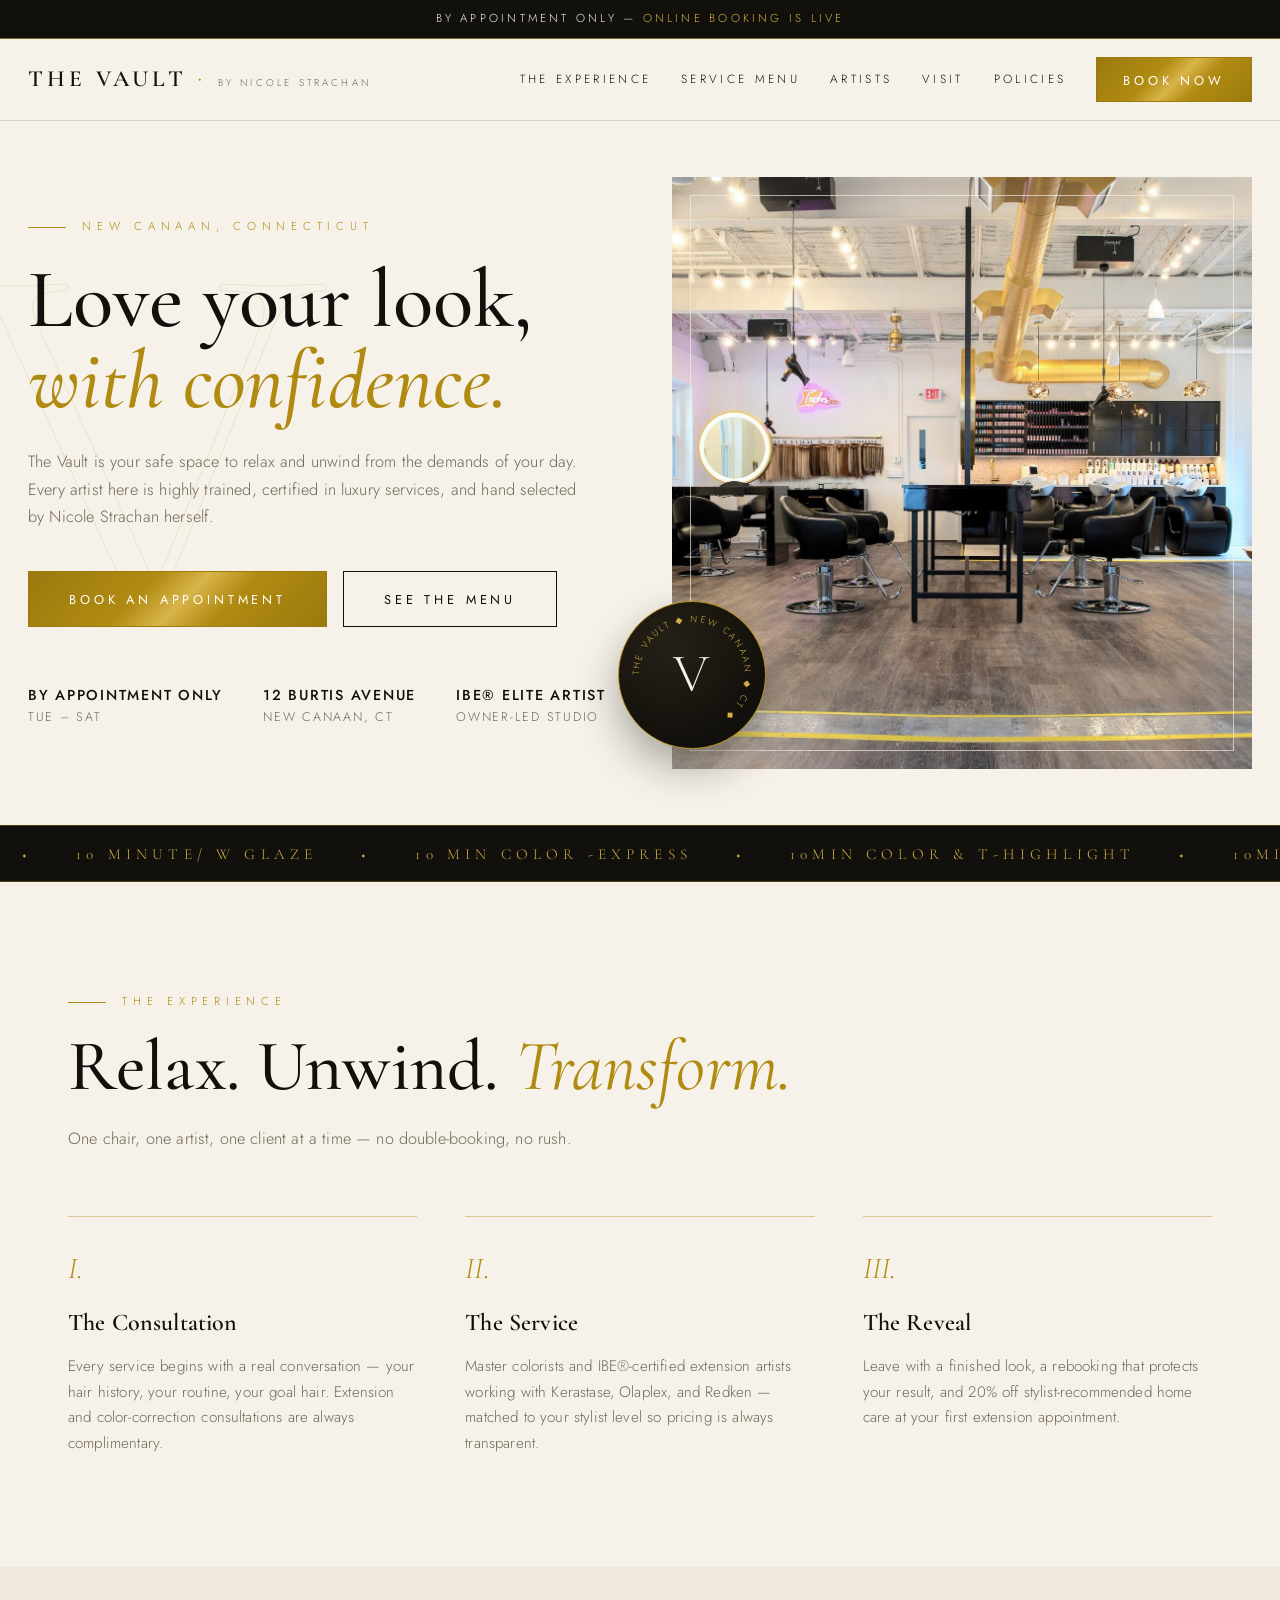
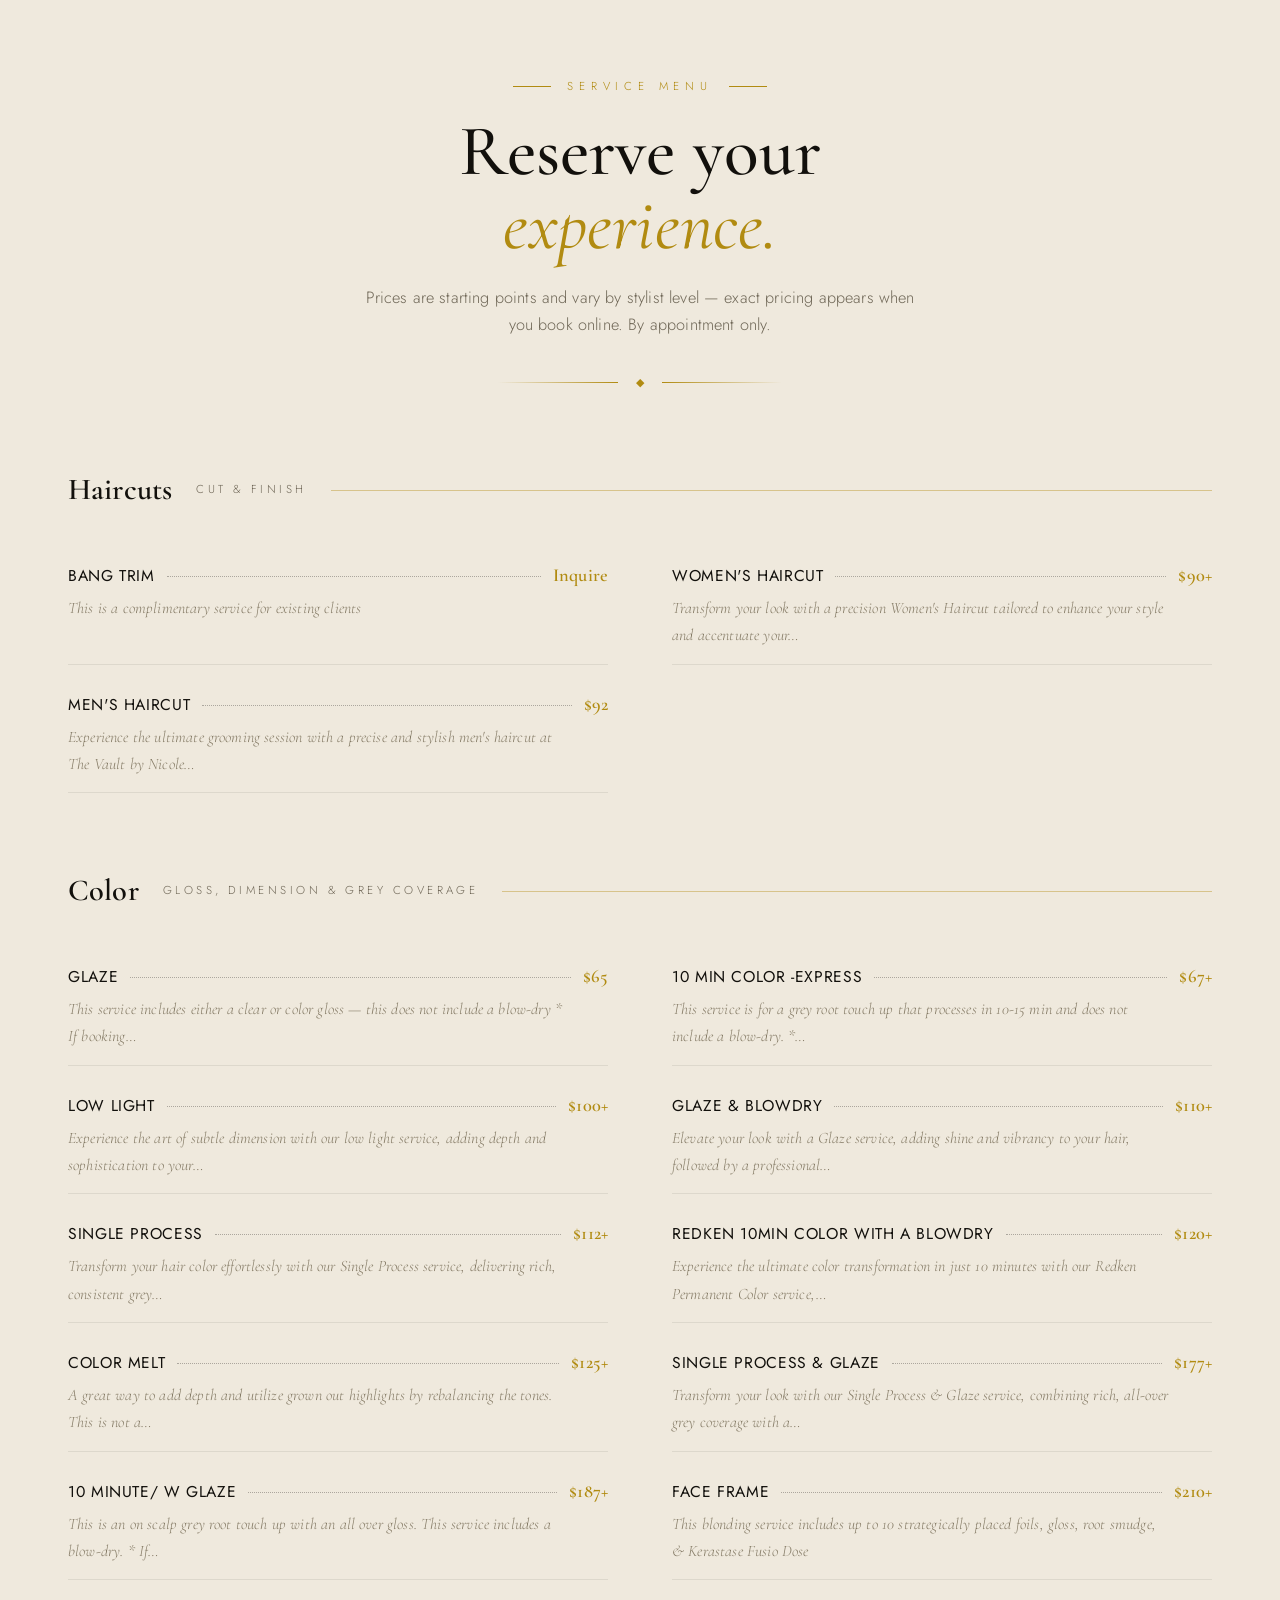
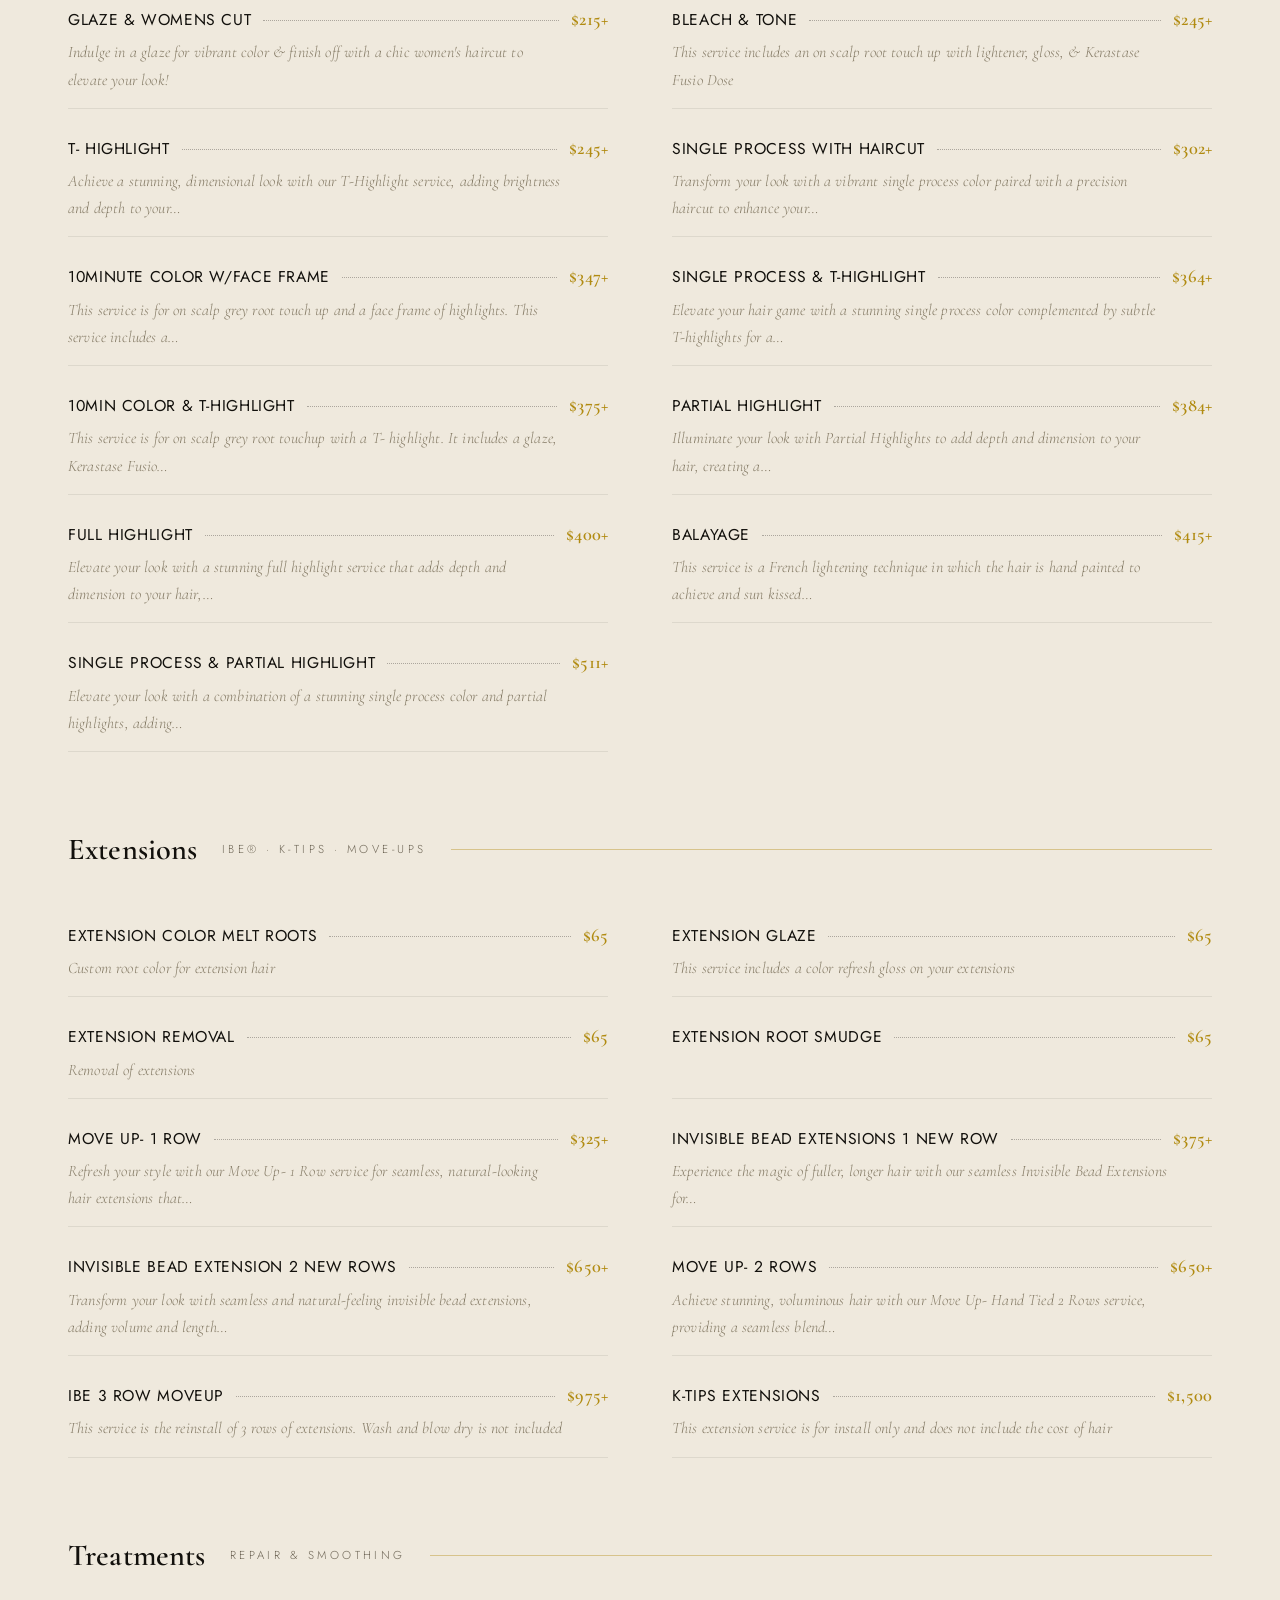
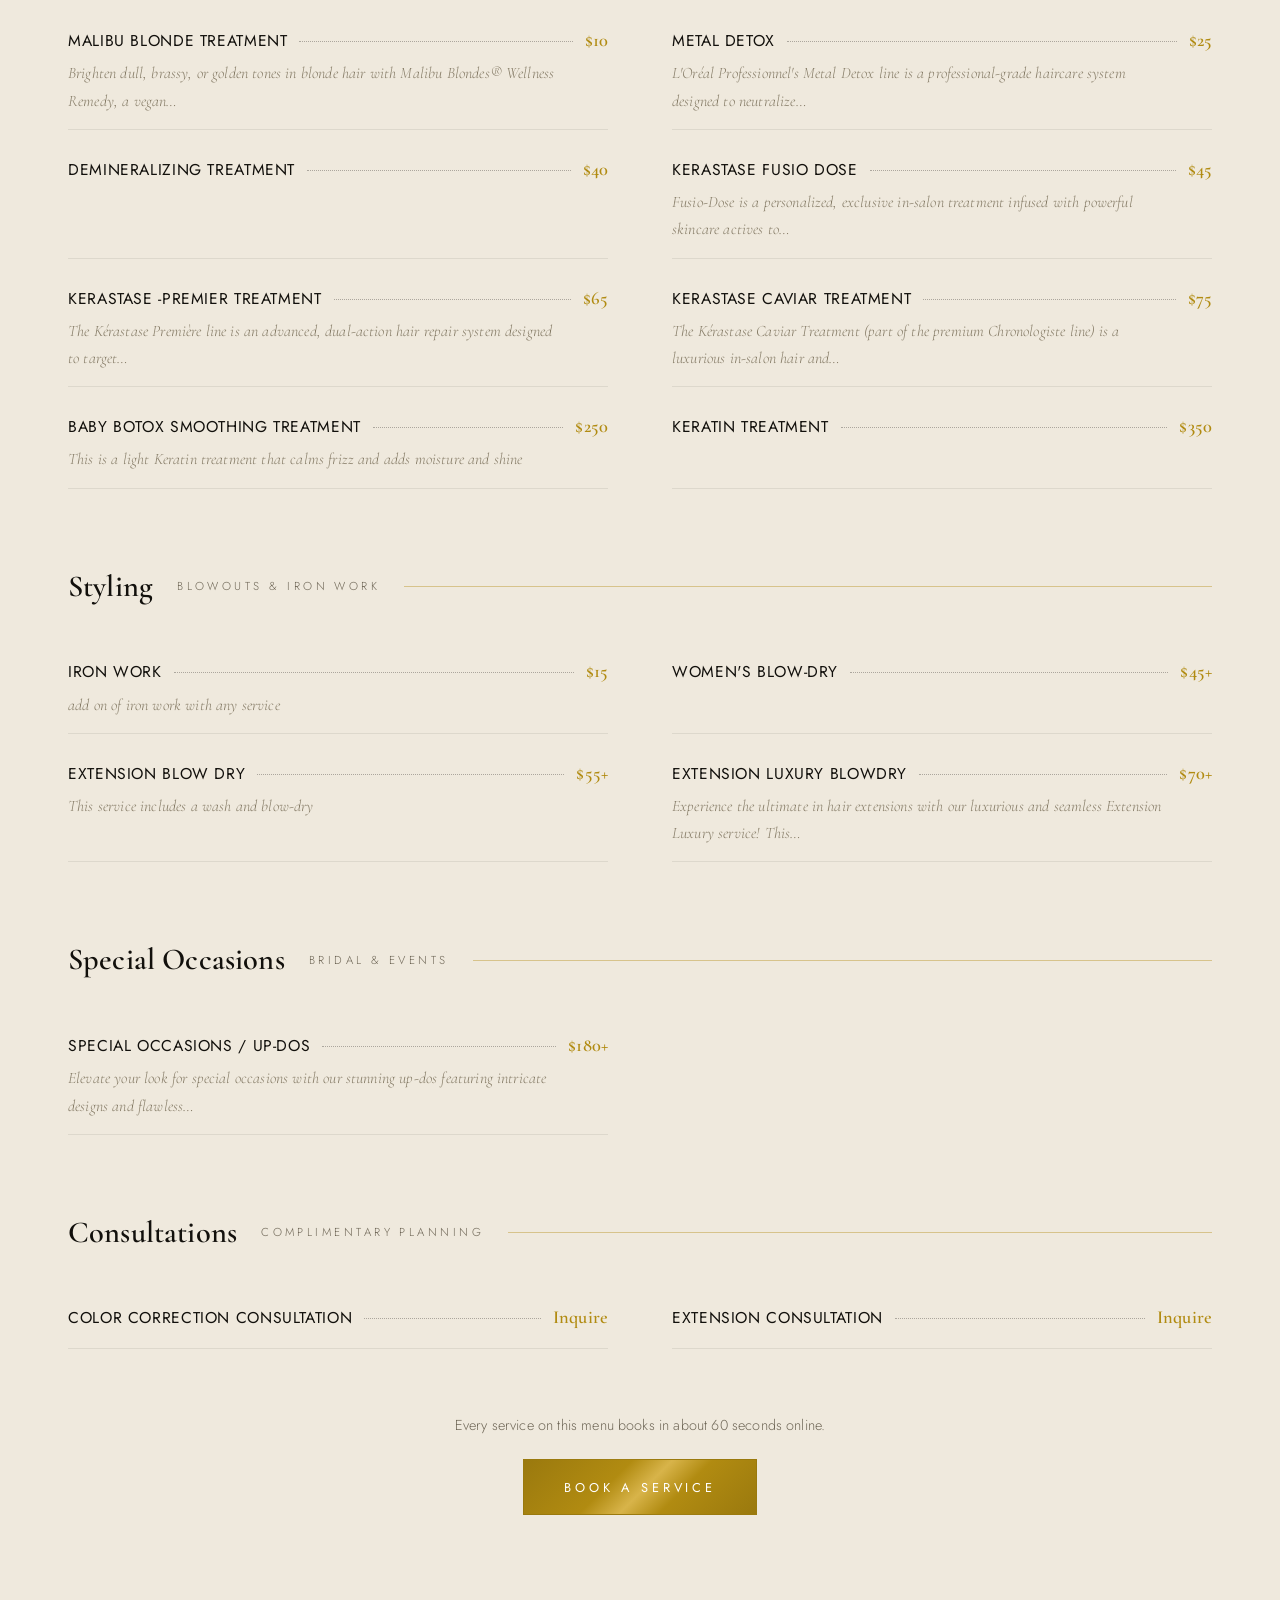
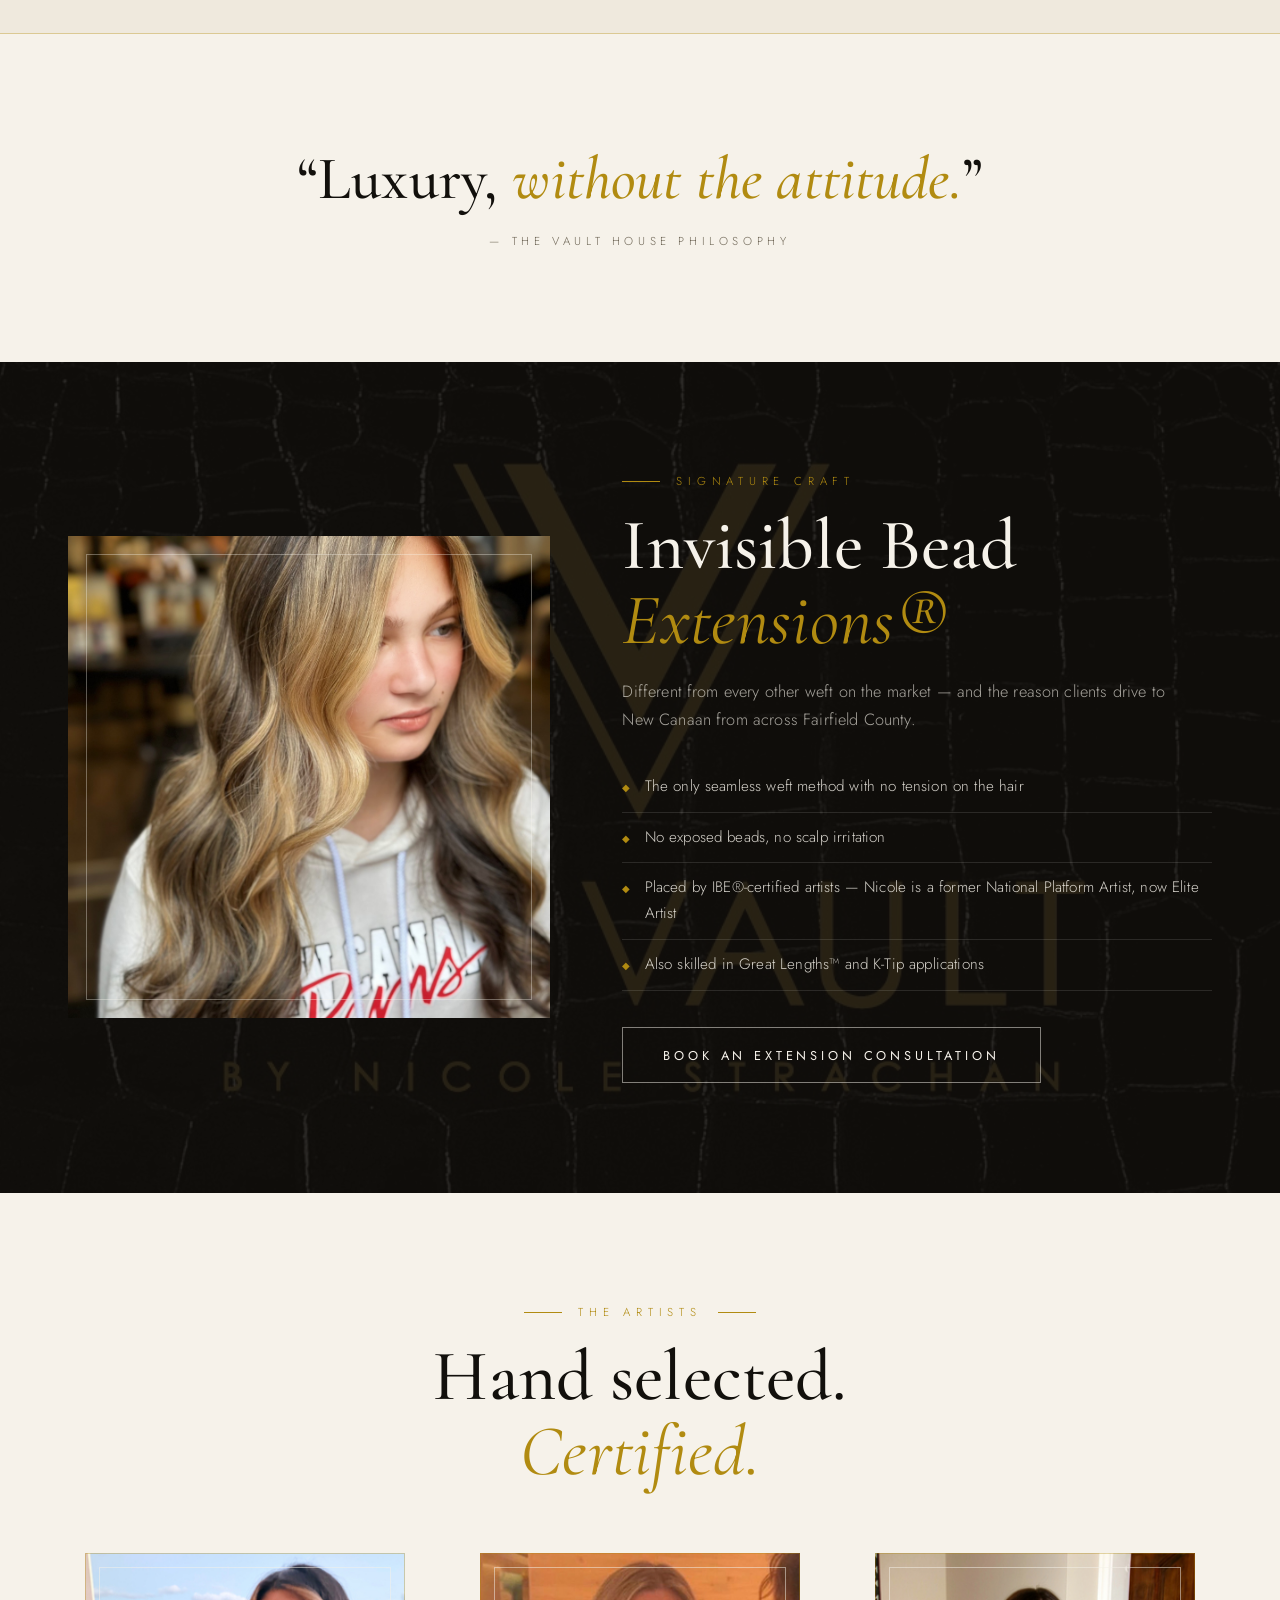
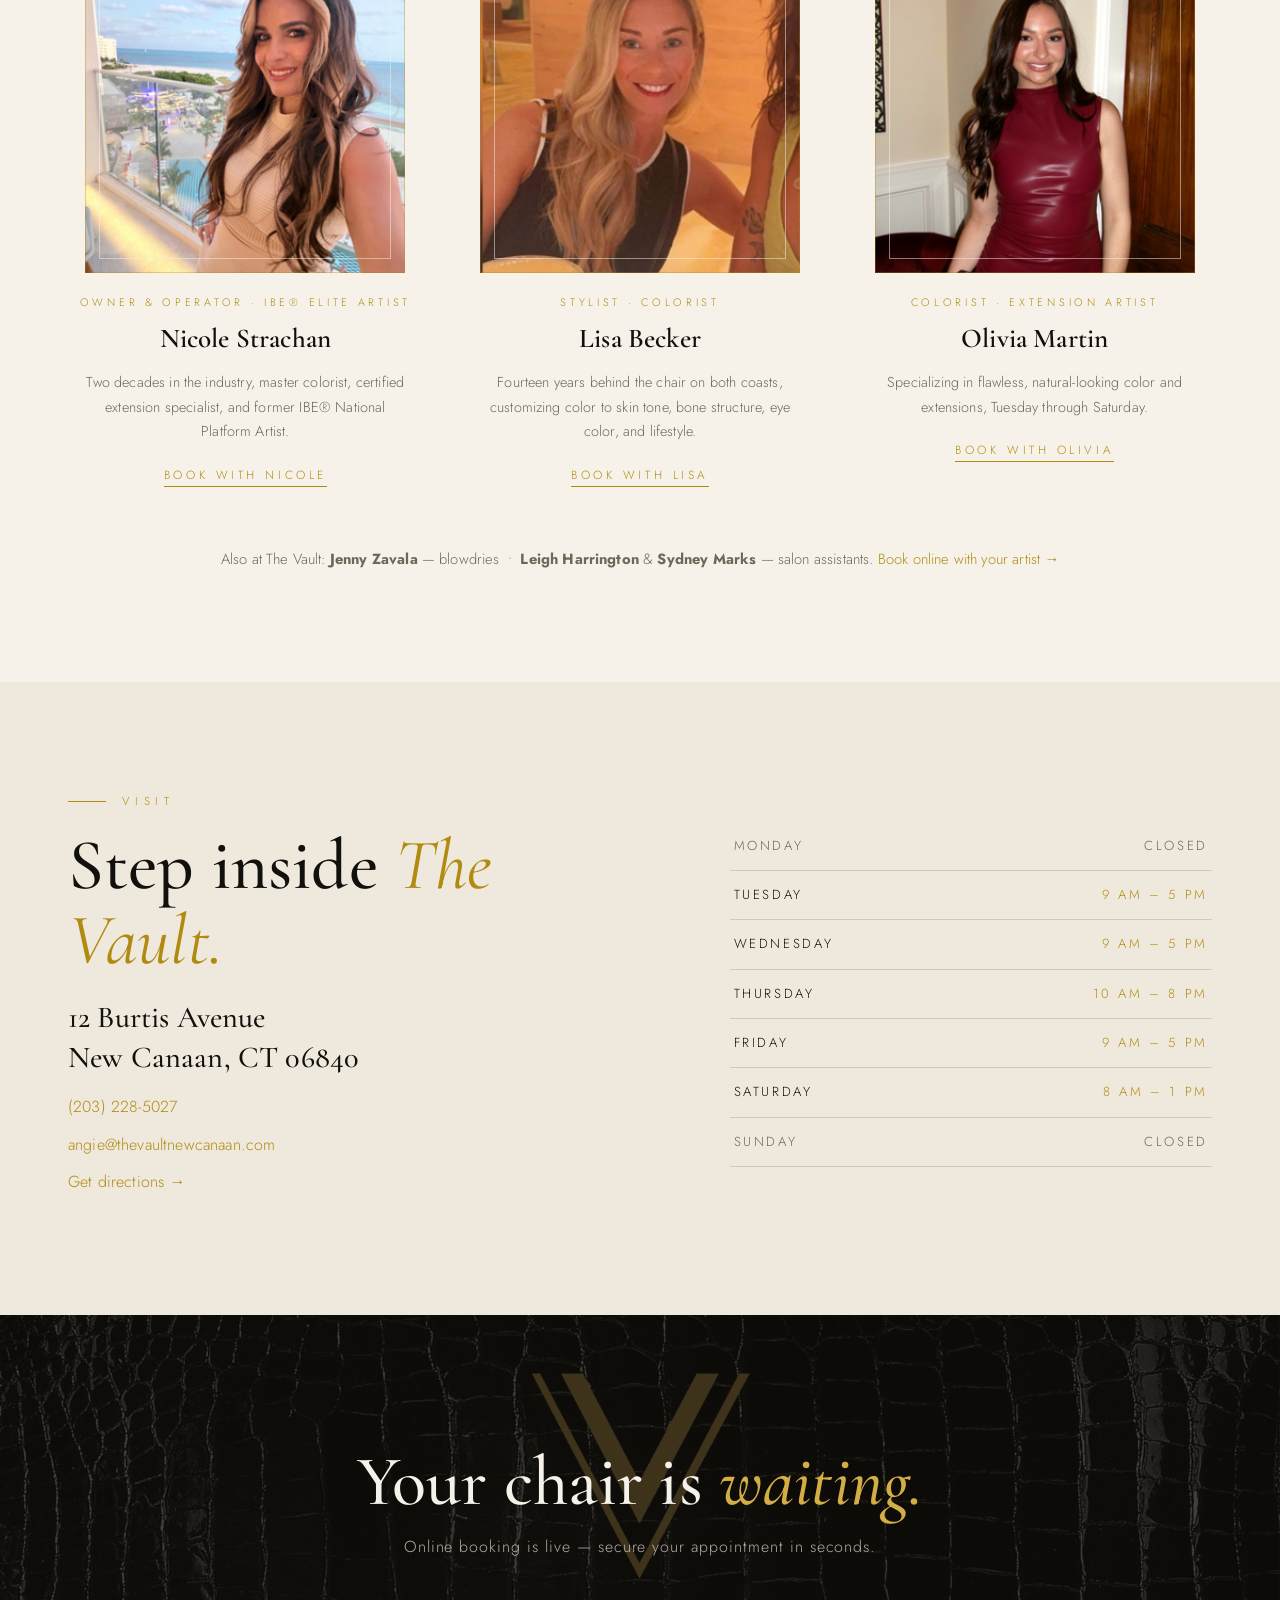
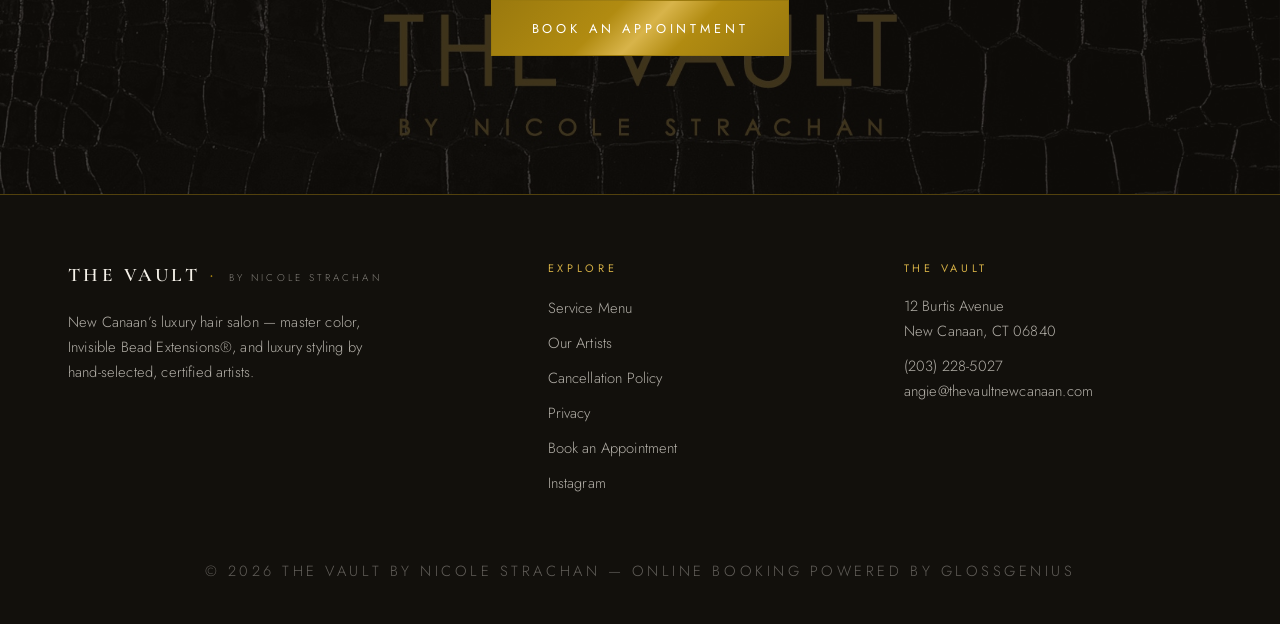
==== commit d1a74436: "Copy polish: fix typos inherited from GlossGenius service descriptions Co-Authored-By: Claude Fable " ====
--- a/index.html
+++ b/index.html
@@ -10,7 +10,7 @@
 <link href="https://fonts.googleapis.com/css2?family=Cormorant+Garamond:ital,wght@0,400;0,500;0,600;1,400;1,500&family=Jost:wght@300;400;500&display=swap" rel="stylesheet">
 <link rel="stylesheet" href="css/style.css">
 <link rel="icon" type="image/png" href="assets/logo-square.png">
-<link rel="canonical" href="https://freebyrd26.github.io/the-vault-salon/">
+<link rel="canonical" href="https://thevaultnewcanaan.com/">
 <meta name="robots" content="index, follow, max-image-preview:large">
 <meta name="theme-color" content="#12100c">
 <meta name="geo.region" content="US-CT">
@@ -19,24 +19,24 @@
 <meta property="og:site_name" content="The Vault by Nicole Strachan">
 <meta property="og:title" content="The Vault by Nicole Strachan — Luxury Hair Salon, New Canaan CT">
 <meta property="og:description" content="New Canaan's luxury hair salon. Master color, Invisible Bead Extensions&#174;, and styling by hand-selected certified artists. By appointment only — book online.">
-<meta property="og:url" content="https://freebyrd26.github.io/the-vault-salon/">
-<meta property="og:image" content="https://freebyrd26.github.io/the-vault-salon/assets/salon-1.jpg">
+<meta property="og:url" content="https://thevaultnewcanaan.com/">
+<meta property="og:image" content="https://thevaultnewcanaan.com/assets/salon-1.jpg">
 <meta property="og:image:alt" content="Inside The Vault salon in New Canaan, CT">
 <meta name="twitter:card" content="summary_large_image">
 <meta name="twitter:title" content="The Vault by Nicole Strachan — Luxury Hair Salon, New Canaan CT">
 <meta name="twitter:description" content="Master color, Invisible Bead Extensions&#174;, and luxury styling in New Canaan, CT. Book online.">
-<meta name="twitter:image" content="https://freebyrd26.github.io/the-vault-salon/assets/salon-1.jpg">
+<meta name="twitter:image" content="https://thevaultnewcanaan.com/assets/salon-1.jpg">
 <script type="application/ld+json">
 {
   "@context": "https://schema.org",
   "@type": "HairSalon",
-  "@id": "https://freebyrd26.github.io/the-vault-salon/#salon",
+  "@id": "https://thevaultnewcanaan.com/#salon",
   "name": "The Vault by Nicole Strachan",
   "alternateName": "The Vault Salon New Canaan",
   "description": "Luxury hair salon in New Canaan, Connecticut. Master color, Invisible Bead Extensions (IBE), Great Lengths and K-Tip extensions, keratin treatments, and luxury styling by hand-selected, certified artists. By appointment only.",
-  "url": "https://freebyrd26.github.io/the-vault-salon/",
-  "image": ["https://freebyrd26.github.io/the-vault-salon/assets/salon-1.jpg", "https://freebyrd26.github.io/the-vault-salon/assets/salon-2.jpg"],
-  "logo": "https://freebyrd26.github.io/the-vault-salon/assets/logo-square.png",
+  "url": "https://thevaultnewcanaan.com/",
+  "image": ["https://thevaultnewcanaan.com/assets/salon-1.jpg", "https://thevaultnewcanaan.com/assets/salon-2.jpg"],
+  "logo": "https://thevaultnewcanaan.com/assets/logo-square.png",
   "telephone": "+1-203-228-5027",
   "email": "angie@thevaultnewcanaan.com",
   "priceRange": "$$$",
@@ -169,7 +169,7 @@
   </div>
 </div>
 
-<div class="ticker"><div class="track"><span>&#9670;</span><span>10 MINUTE/ W GLAZE</span><span>&#9670;</span><span>10 MIN COLOR -EXPRESS</span><span>&#9670;</span><span>10MIN COLOR &amp; T-HIGHLIGHT</span><span>&#9670;</span><span>10MINUTE COLOR W/FACE FRAME</span><span>&#9670;</span><span>BALAYAGE</span><span>&#9670;</span><span>BLEACH &amp; TONE</span><span>&#9670;</span><span>COLOR MELT</span><span>&#9670;</span><span>FACE FRAME</span><span>&#9670;</span><span>FULL HIGHLIGHT</span><span>&#9670;</span><span>GLAZE</span><span>&#9670;</span><span>GLAZE &amp; BLOWDRY</span><span>&#9670;</span><span>GLAZE &amp; WOMENS CUT</span><span>&#9670;</span><span>LOW LIGHT</span><span>&#9670;</span><span>PARTIAL HIGHLIGHT</span><span>&#9670;</span><span>REDKEN 10MIN COLOR WITH A BLOWDRY</span><span>&#9670;</span><span>SINGLE PROCESS</span><span>&#9670;</span><span>SINGLE PROCESS &amp;  T-HIGHLIGHT</span><span>&#9670;</span><span>SINGLE PROCESS &amp; GLAZE</span><span>&#9670;</span><span>SINGLE PROCESS &amp; PARTIAL HIGHLIGHT</span><span>&#9670;</span><span>SINGLE PROCESS WITH HAIRCUT</span><span>&#9670;</span><span>T- HIGHLIGHT</span><span>&#9670;</span><span>COLOR CORRECTION CONSULTATION</span><span>&#9670;</span><span>EXTENSION CONSULTATION</span><span>&#9670;</span><span>EXTENSION COLOR MELT ROOTS</span><span>&#9670;</span><span>EXTENSION GLAZE</span><span>&#9670;</span><span>EXTENSION REMOVAL</span><span>&#9670;</span><span>EXTENSION ROOT SMUDGE</span><span>&#9670;</span><span>IBE 3 ROW MOVEUP</span><span>&#9670;</span><span>INVISIBLE BEAD EXTENSION 2 NEW ROWS</span><span>&#9670;</span><span>INVISIBLE BEAD EXTENSIONS 1 NEW ROW</span><span>&#9670;</span><span>10 MINUTE/ W GLAZE</span><span>&#9670;</span><span>10 MIN COLOR -EXPRESS</span><span>&#9670;</span><span>10MIN COLOR &amp; T-HIGHLIGHT</span><span>&#9670;</span><span>10MINUTE COLOR W/FACE FRAME</span><span>&#9670;</span><span>BALAYAGE</span><span>&#9670;</span><span>BLEACH &amp; TONE</span><span>&#9670;</span><span>COLOR MELT</span><span>&#9670;</span><span>FACE FRAME</span><span>&#9670;</span><span>FULL HIGHLIGHT</span><span>&#9670;</span><span>GLAZE</span><span>&#9670;</span><span>GLAZE &amp; BLOWDRY</span><span>&#9670;</span><span>GLAZE &amp; WOMENS CUT</span><span>&#9670;</span><span>LOW LIGHT</span><span>&#9670;</span><span>PARTIAL HIGHLIGHT</span><span>&#9670;</span><span>REDKEN 10MIN COLOR WITH A BLOWDRY</span><span>&#9670;</span><span>SINGLE PROCESS</span><span>&#9670;</span><span>SINGLE PROCESS &amp;  T-HIGHLIGHT</span><span>&#9670;</span><span>SINGLE PROCESS &amp; GLAZE</span><span>&#9670;</span><span>SINGLE PROCESS &amp; PARTIAL HIGHLIGHT</span><span>&#9670;</span><span>SINGLE PROCESS WITH HAIRCUT</span><span>&#9670;</span><span>T- HIGHLIGHT</span><span>&#9670;</span><span>COLOR CORRECTION CONSULTATION</span><span>&#9670;</span><span>EXTENSION CONSULTATION</span><span>&#9670;</span><span>EXTENSION COLOR MELT ROOTS</span><span>&#9670;</span><span>EXTENSION GLAZE</span><span>&#9670;</span><span>EXTENSION REMOVAL</span><span>&#9670;</span><span>EXTENSION ROOT SMUDGE</span><span>&#9670;</span><span>IBE 3 ROW MOVEUP</span><span>&#9670;</span><span>INVISIBLE BEAD EXTENSION 2 NEW ROWS</span><span>&#9670;</span><span>INVISIBLE BEAD EXTENSIONS 1 NEW ROW</span></div></div>
+<div class="ticker"><div class="track"><span>&#9670;</span><span>10 MINUTE/ W GLAZE</span><span>&#9670;</span><span>10 MIN COLOR -EXPRESS</span><span>&#9670;</span><span>10MIN COLOR &amp; T-HIGHLIGHT</span><span>&#9670;</span><span>10MINUTE COLOR W/FACE FRAME</span><span>&#9670;</span><span>BALAYAGE</span><span>&#9670;</span><span>BLEACH &amp; TONE</span><span>&#9670;</span><span>COLOR MELT</span><span>&#9670;</span><span>FACE FRAME</span><span>&#9670;</span><span>FULL HIGHLIGHT</span><span>&#9670;</span><span>GLAZE</span><span>&#9670;</span><span>GLAZE &amp; BLOWDRY</span><span>&#9670;</span><span>GLAZE &amp; WOMENS CUT</span><span>&#9670;</span><span>LOW LIGHT</span><span>&#9670;</span><span>PARTIAL HIGHLIGHT</span><span>&#9670;</span><span>REDKEN 10MIN COLOR WITH A BLOWDRY</span><span>&#9670;</span><span>SINGLE PROCESS</span><span>&#9670;</span><span>SINGLE PROCESS &amp; T-HIGHLIGHT</span><span>&#9670;</span><span>SINGLE PROCESS &amp; GLAZE</span><span>&#9670;</span><span>SINGLE PROCESS &amp; PARTIAL HIGHLIGHT</span><span>&#9670;</span><span>SINGLE PROCESS WITH HAIRCUT</span><span>&#9670;</span><span>T- HIGHLIGHT</span><span>&#9670;</span><span>COLOR CORRECTION CONSULTATION</span><span>&#9670;</span><span>EXTENSION CONSULTATION</span><span>&#9670;</span><span>EXTENSION COLOR MELT ROOTS</span><span>&#9670;</span><span>EXTENSION GLAZE</span><span>&#9670;</span><span>EXTENSION REMOVAL</span><span>&#9670;</span><span>EXTENSION ROOT SMUDGE</span><span>&#9670;</span><span>IBE 3 ROW MOVEUP</span><span>&#9670;</span><span>INVISIBLE BEAD EXTENSION 2 NEW ROWS</span><span>&#9670;</span><span>INVISIBLE BEAD EXTENSIONS 1 NEW ROW</span><span>&#9670;</span><span>10 MINUTE/ W GLAZE</span><span>&#9670;</span><span>10 MIN COLOR -EXPRESS</span><span>&#9670;</span><span>10MIN COLOR &amp; T-HIGHLIGHT</span><span>&#9670;</span><span>10MINUTE COLOR W/FACE FRAME</span><span>&#9670;</span><span>BALAYAGE</span><span>&#9670;</span><span>BLEACH &amp; TONE</span><span>&#9670;</span><span>COLOR MELT</span><span>&#9670;</span><span>FACE FRAME</span><span>&#9670;</span><span>FULL HIGHLIGHT</span><span>&#9670;</span><span>GLAZE</span><span>&#9670;</span><span>GLAZE &amp; BLOWDRY</span><span>&#9670;</span><span>GLAZE &amp; WOMENS CUT</span><span>&#9670;</span><span>LOW LIGHT</span><span>&#9670;</span><span>PARTIAL HIGHLIGHT</span><span>&#9670;</span><span>REDKEN 10MIN COLOR WITH A BLOWDRY</span><span>&#9670;</span><span>SINGLE PROCESS</span><span>&#9670;</span><span>SINGLE PROCESS &amp; T-HIGHLIGHT</span><span>&#9670;</span><span>SINGLE PROCESS &amp; GLAZE</span><span>&#9670;</span><span>SINGLE PROCESS &amp; PARTIAL HIGHLIGHT</span><span>&#9670;</span><span>SINGLE PROCESS WITH HAIRCUT</span><span>&#9670;</span><span>T- HIGHLIGHT</span><span>&#9670;</span><span>COLOR CORRECTION CONSULTATION</span><span>&#9670;</span><span>EXTENSION CONSULTATION</span><span>&#9670;</span><span>EXTENSION COLOR MELT ROOTS</span><span>&#9670;</span><span>EXTENSION GLAZE</span><span>&#9670;</span><span>EXTENSION REMOVAL</span><span>&#9670;</span><span>EXTENSION ROOT SMUDGE</span><span>&#9670;</span><span>IBE 3 ROW MOVEUP</span><span>&#9670;</span><span>INVISIBLE BEAD EXTENSION 2 NEW ROWS</span><span>&#9670;</span><span>INVISIBLE BEAD EXTENSIONS 1 NEW ROW</span></div></div>
 
 <section id="experience">
   <div class="wrap">
@@ -226,7 +226,7 @@
         <div class="menu-grid">
         <div class="mi">
           <div class="row"><span class="name">Glaze</span><span class="dots"></span><span class="price">$65</span></div>
-          <p class="desc">This service includes either a clear or color gloss.. this does not include a blow-dry    * If booking&hellip;</p>
+          <p class="desc">This service includes either a clear or color gloss &mdash; this does not include a blow-dry    * If booking&hellip;</p>
         </div>
         <div class="mi">
           <div class="row"><span class="name">10 min Color -Express</span><span class="dots"></span><span class="price">$67+</span></div>
@@ -246,7 +246,7 @@
         </div>
         <div class="mi">
           <div class="row"><span class="name">Redken 10min Color with a Blowdry</span><span class="dots"></span><span class="price">$120+</span></div>
-          <p class="desc">Experience the ultimate color transformation in just 10 minutes with our Redken Permanant Color service,&hellip;</p>
+          <p class="desc">Experience the ultimate color transformation in just 10 minutes with our Redken Permanent Color service,&hellip;</p>
         </div>
         <div class="mi">
           <div class="row"><span class="name">Color melt</span><span class="dots"></span><span class="price">$125+</span></div>
@@ -282,10 +282,10 @@
         </div>
         <div class="mi">
           <div class="row"><span class="name">10minute Color W/Face Frame</span><span class="dots"></span><span class="price">$347+</span></div>
-          <p class="desc">This service is for on scalp grey root touch up and a face frame of highlights.. This service includes a&hellip;</p>
-        </div>
-        <div class="mi">
-          <div class="row"><span class="name">Single Process &amp;  T-Highlight</span><span class="dots"></span><span class="price">$364+</span></div>
+          <p class="desc">This service is for on scalp grey root touch up and a face frame of highlights. This service includes a&hellip;</p>
+        </div>
+        <div class="mi">
+          <div class="row"><span class="name">Single Process &amp; T-Highlight</span><span class="dots"></span><span class="price">$364+</span></div>
           <p class="desc">Elevate your hair game with a stunning single process color complemented by subtle T-highlights for a&hellip;</p>
         </div>
         <div class="mi">
@@ -302,7 +302,7 @@
         </div>
         <div class="mi">
           <div class="row"><span class="name">Balayage</span><span class="dots"></span><span class="price">$415+</span></div>
-          <p class="desc">This service is a  French lightening technique in which the hair is hand painted to achieve and sun kissed&hellip;</p>
+          <p class="desc">This service is a French lightening technique in which the hair is hand painted to achieve and sun kissed&hellip;</p>
         </div>
         <div class="mi">
           <div class="row"><span class="name">Single Process &amp; Partial Highlight</span><span class="dots"></span><span class="price">$511+</span></div>
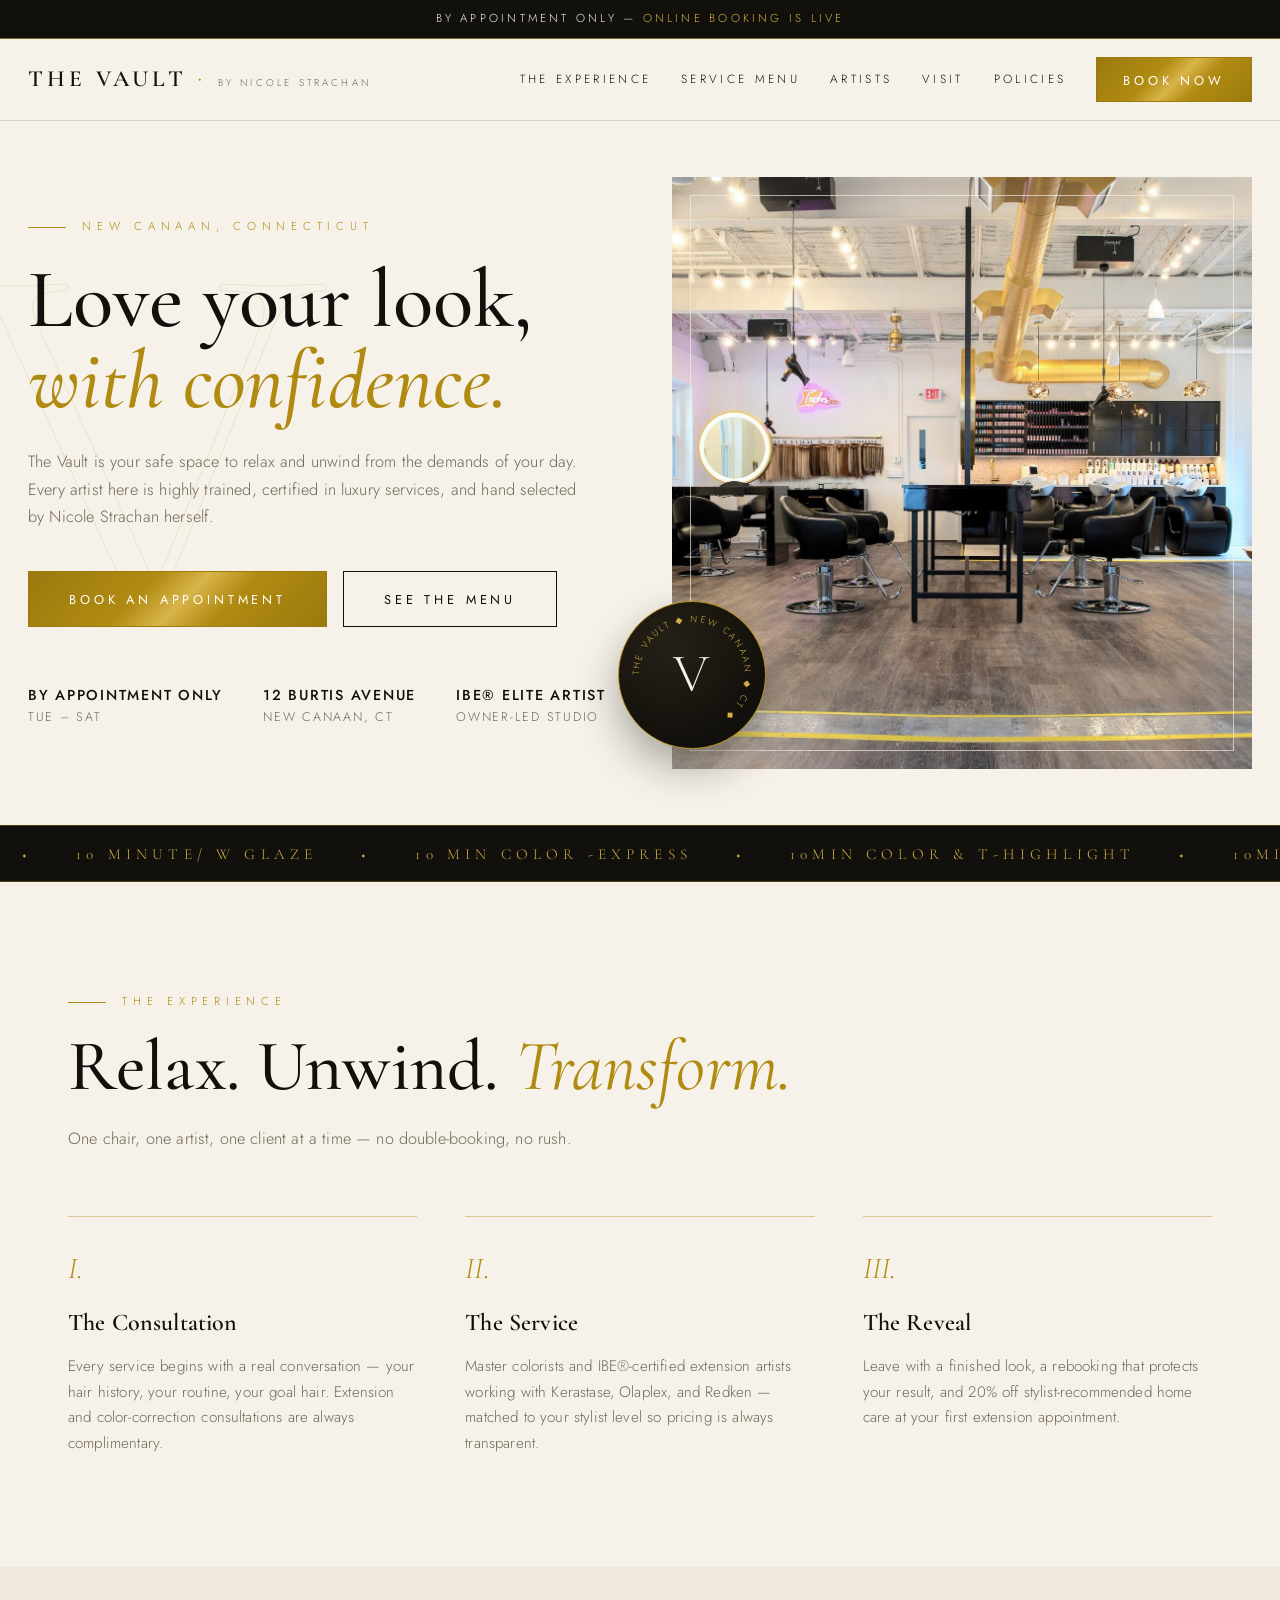
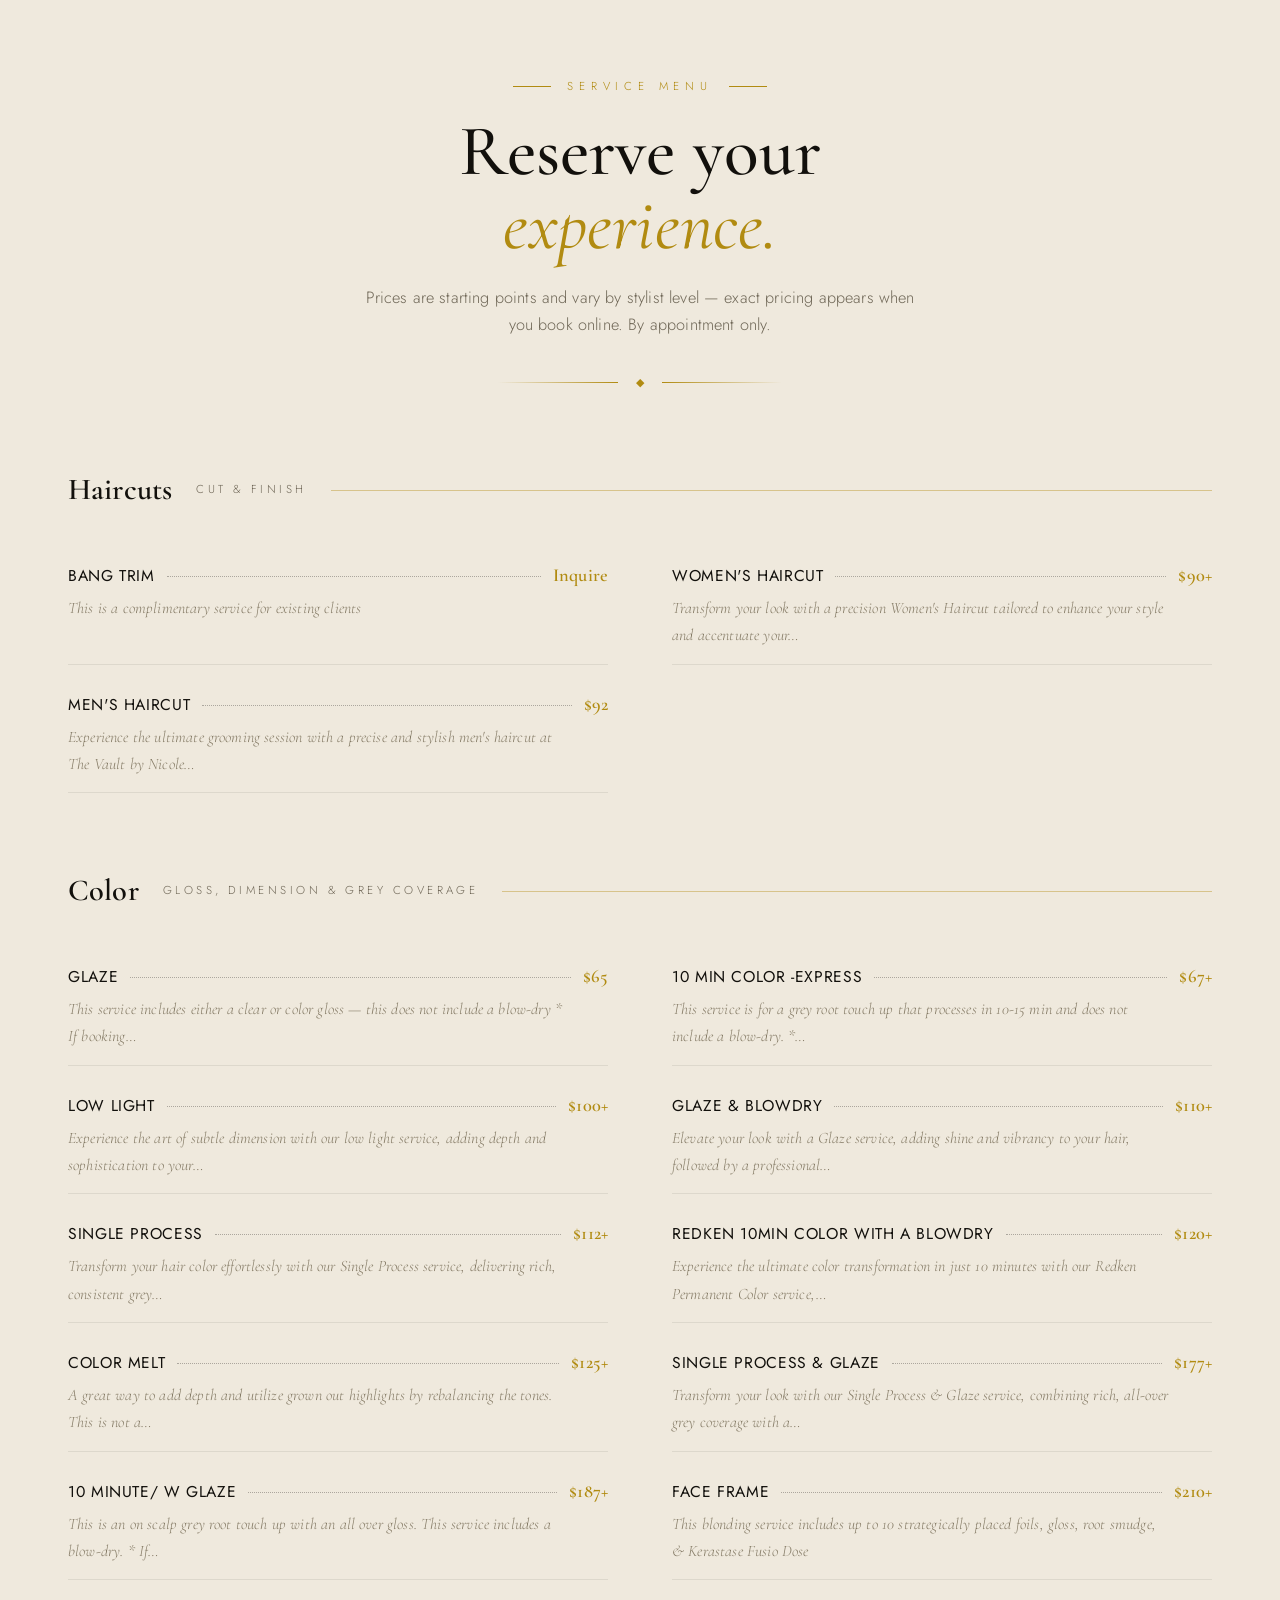
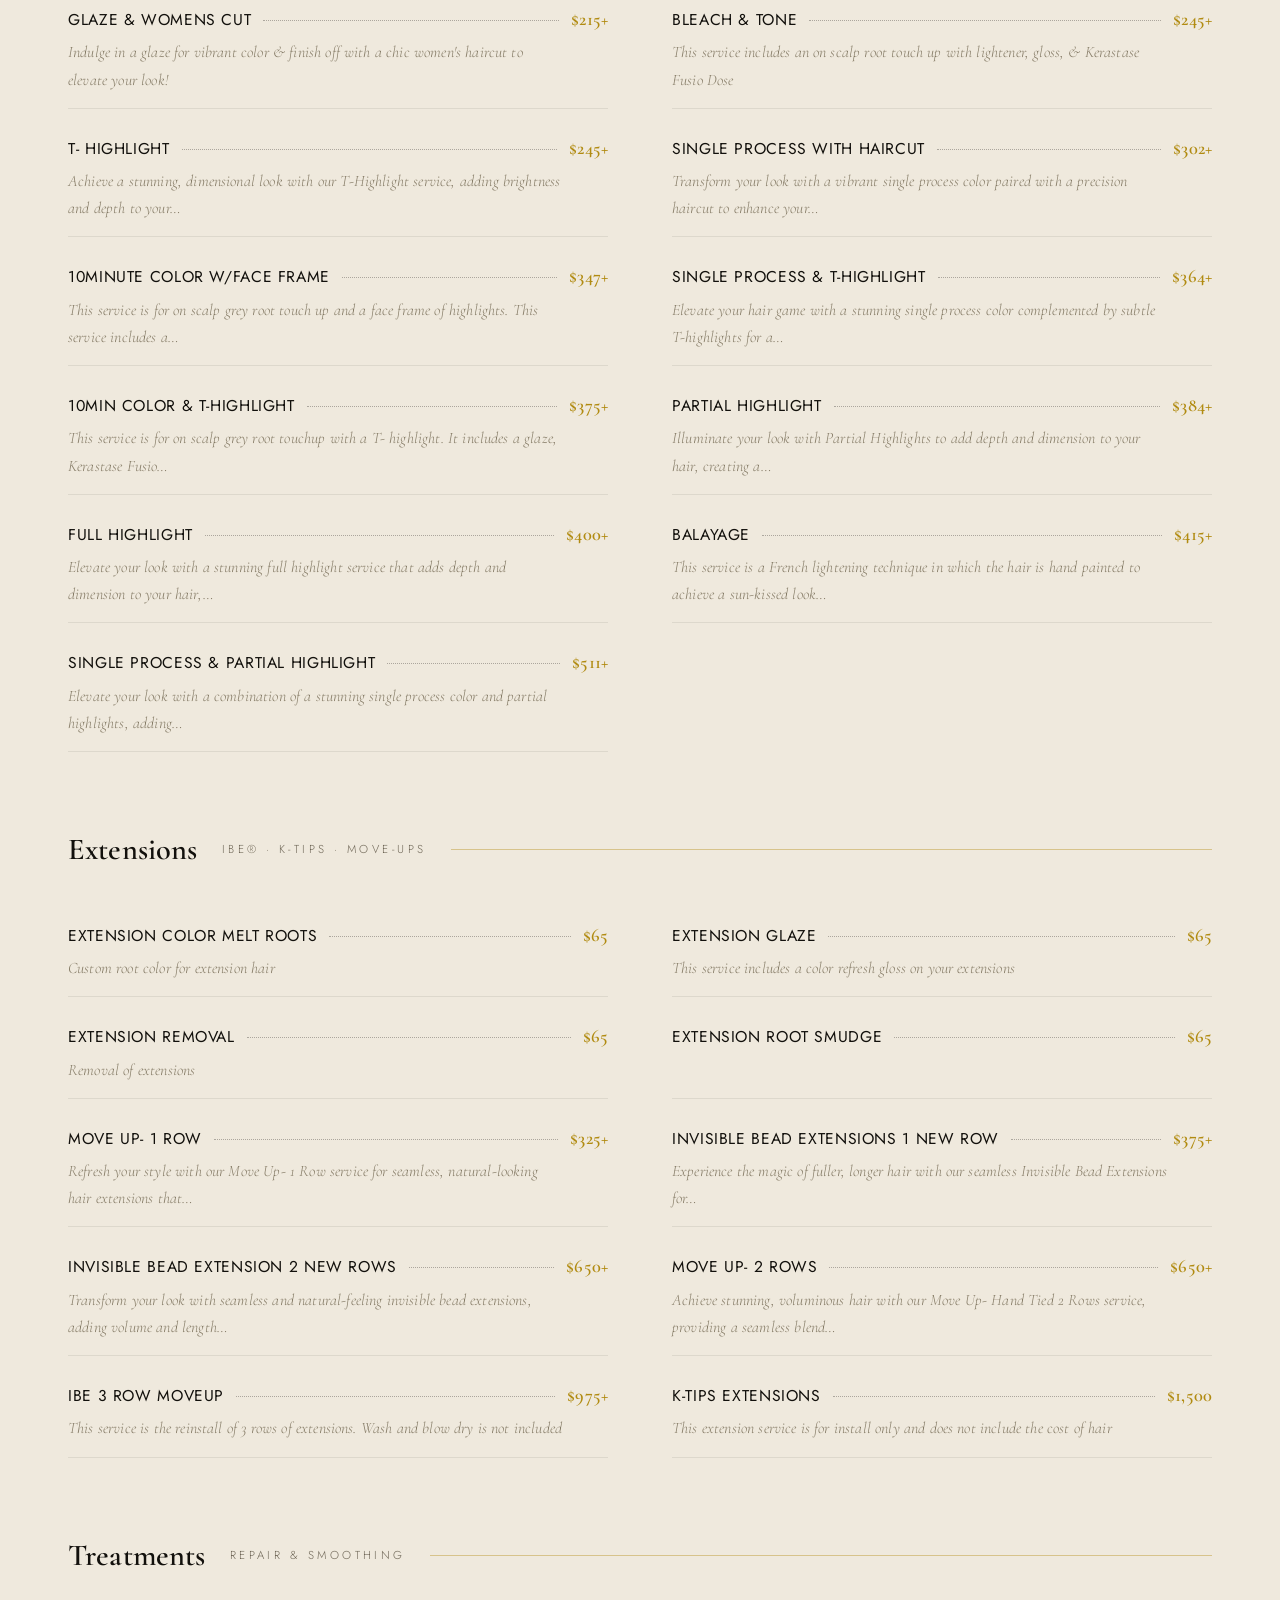
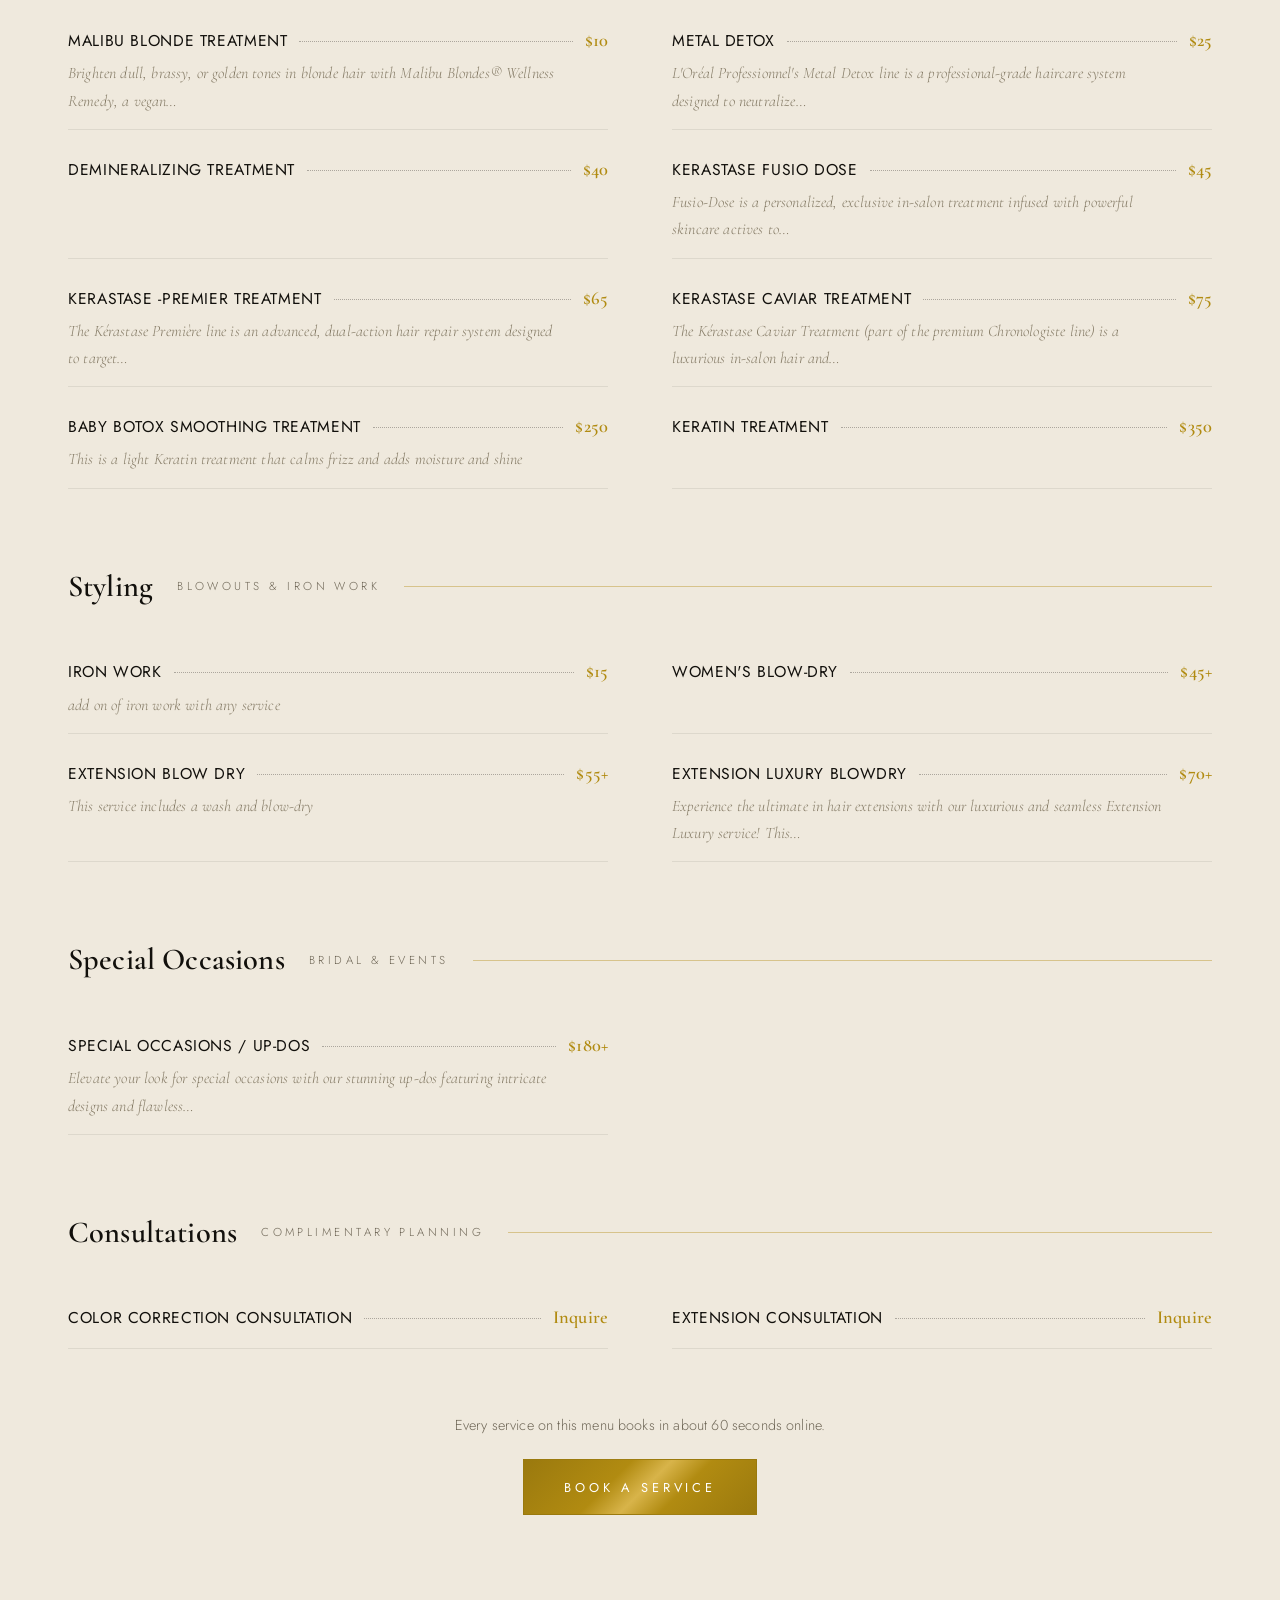
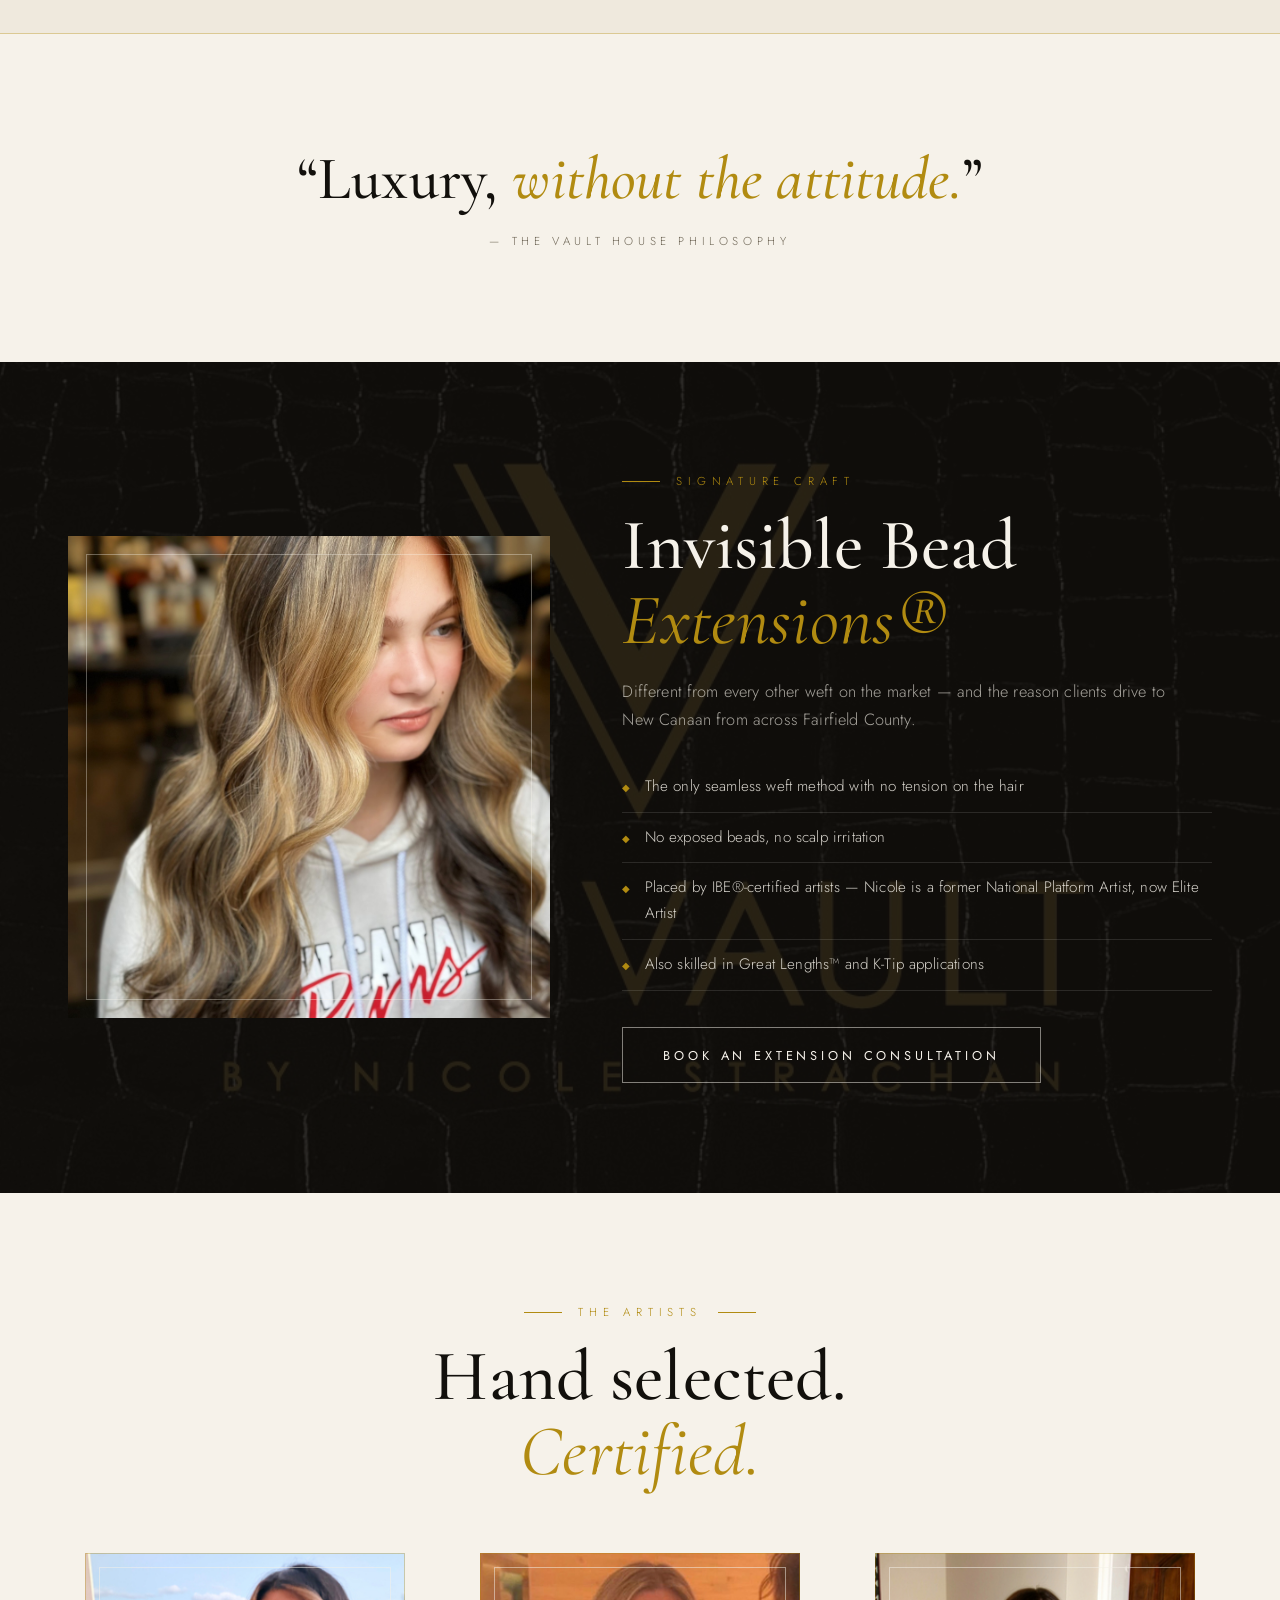
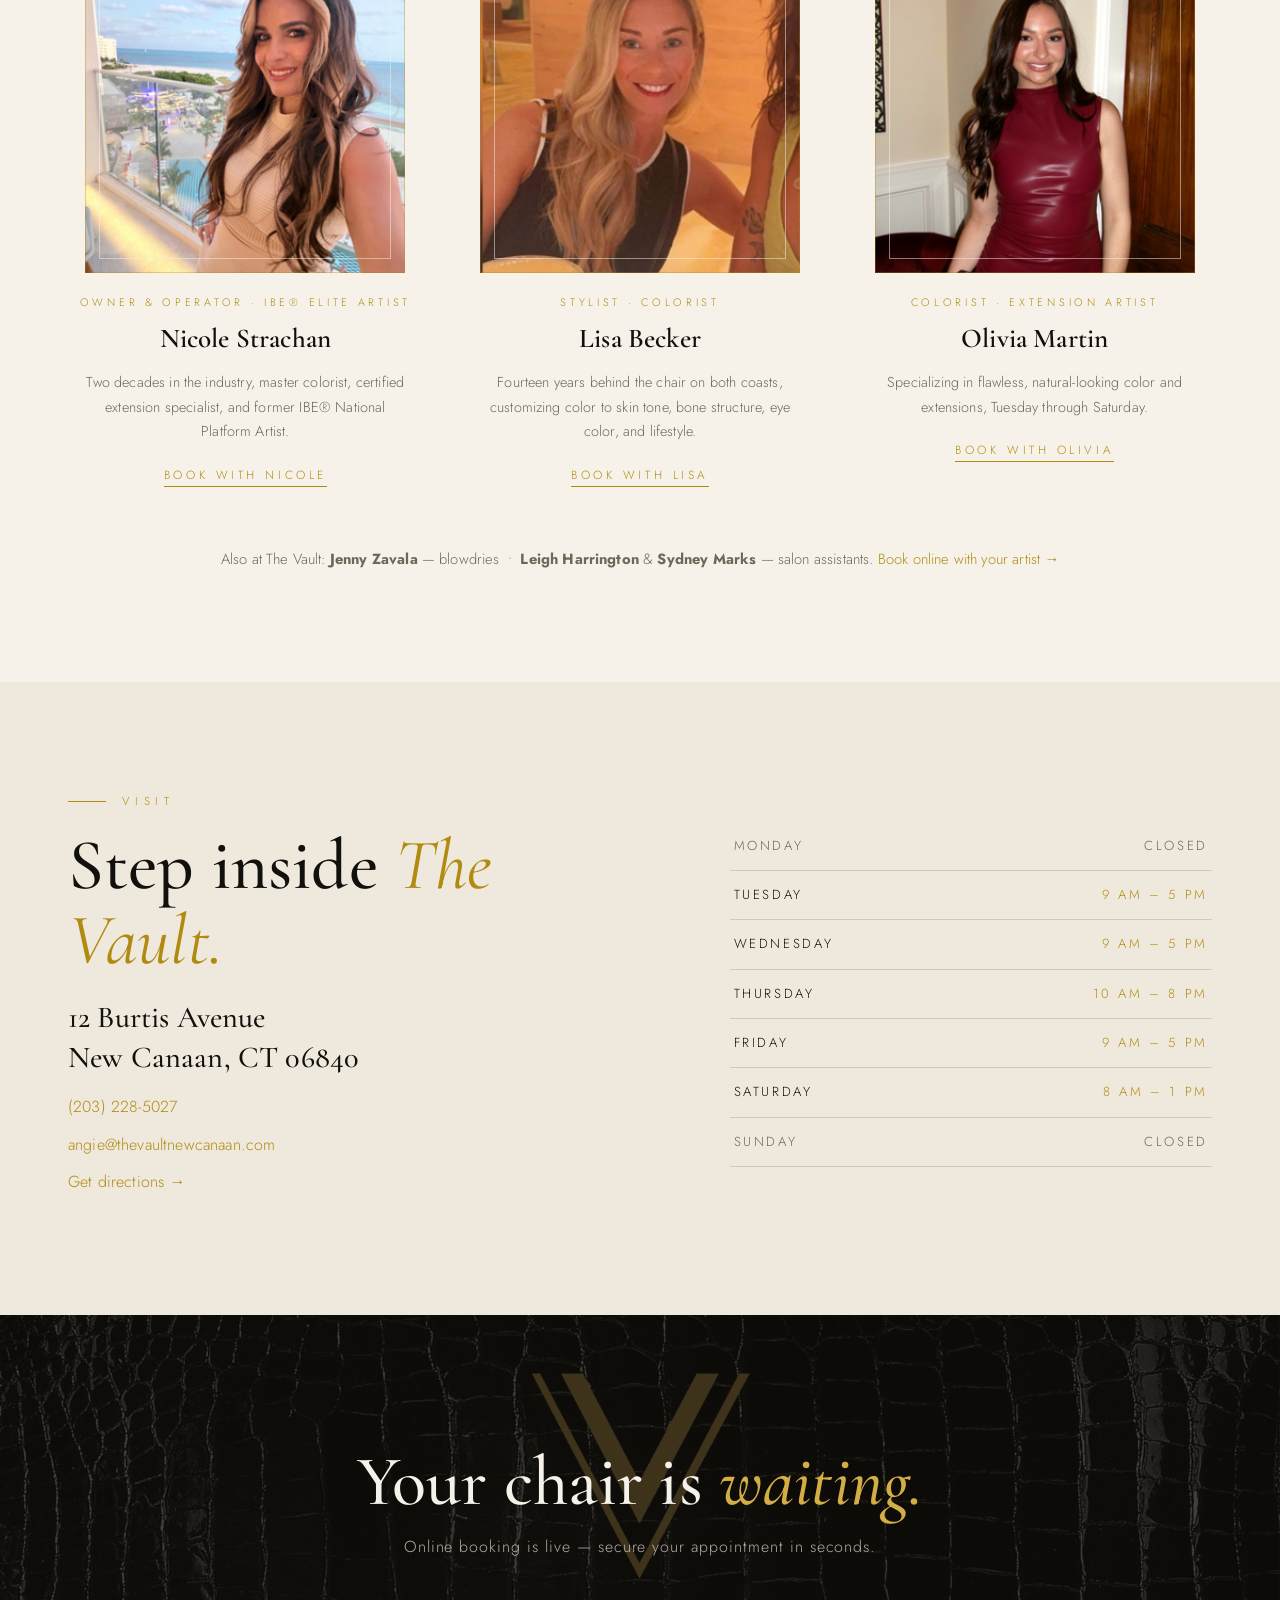
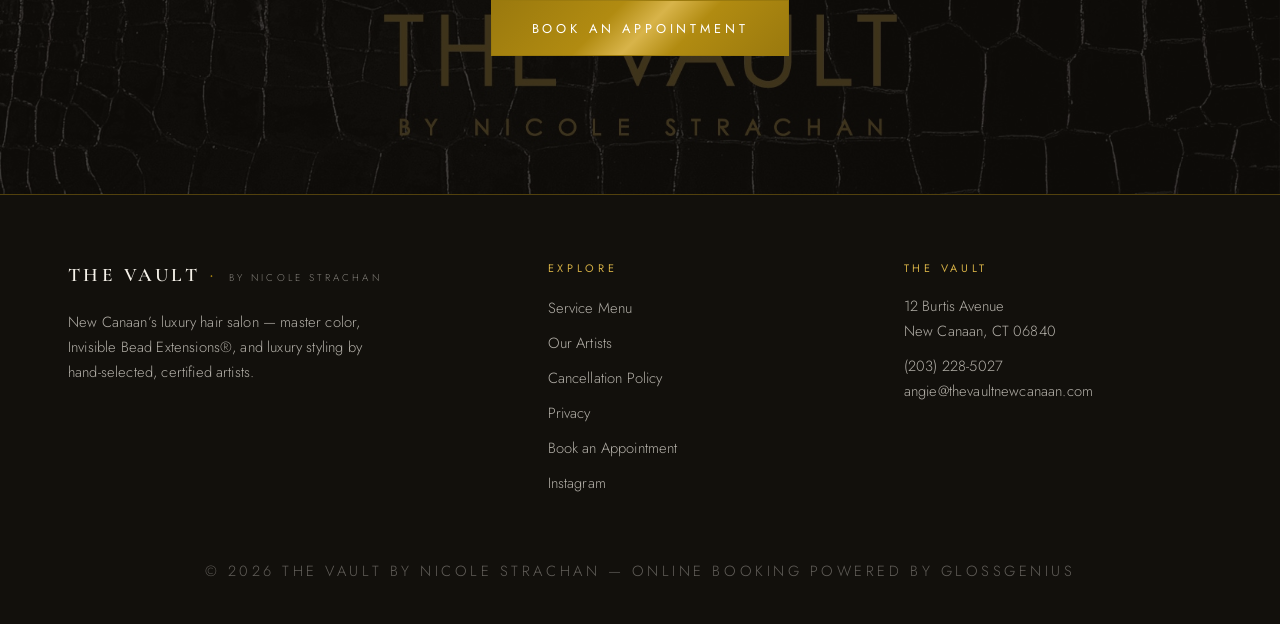
==== commit f0053f78: "Fix Balayage description grammar Co-Authored-By: Claude Fable 5 <noreply@anthropic.com>" ====
--- a/index.html
+++ b/index.html
@@ -302,7 +302,7 @@
         </div>
         <div class="mi">
           <div class="row"><span class="name">Balayage</span><span class="dots"></span><span class="price">$415+</span></div>
-          <p class="desc">This service is a French lightening technique in which the hair is hand painted to achieve and sun kissed&hellip;</p>
+          <p class="desc">This service is a French lightening technique in which the hair is hand painted to achieve a sun-kissed look&hellip;</p>
         </div>
         <div class="mi">
           <div class="row"><span class="name">Single Process &amp; Partial Highlight</span><span class="dots"></span><span class="price">$511+</span></div>
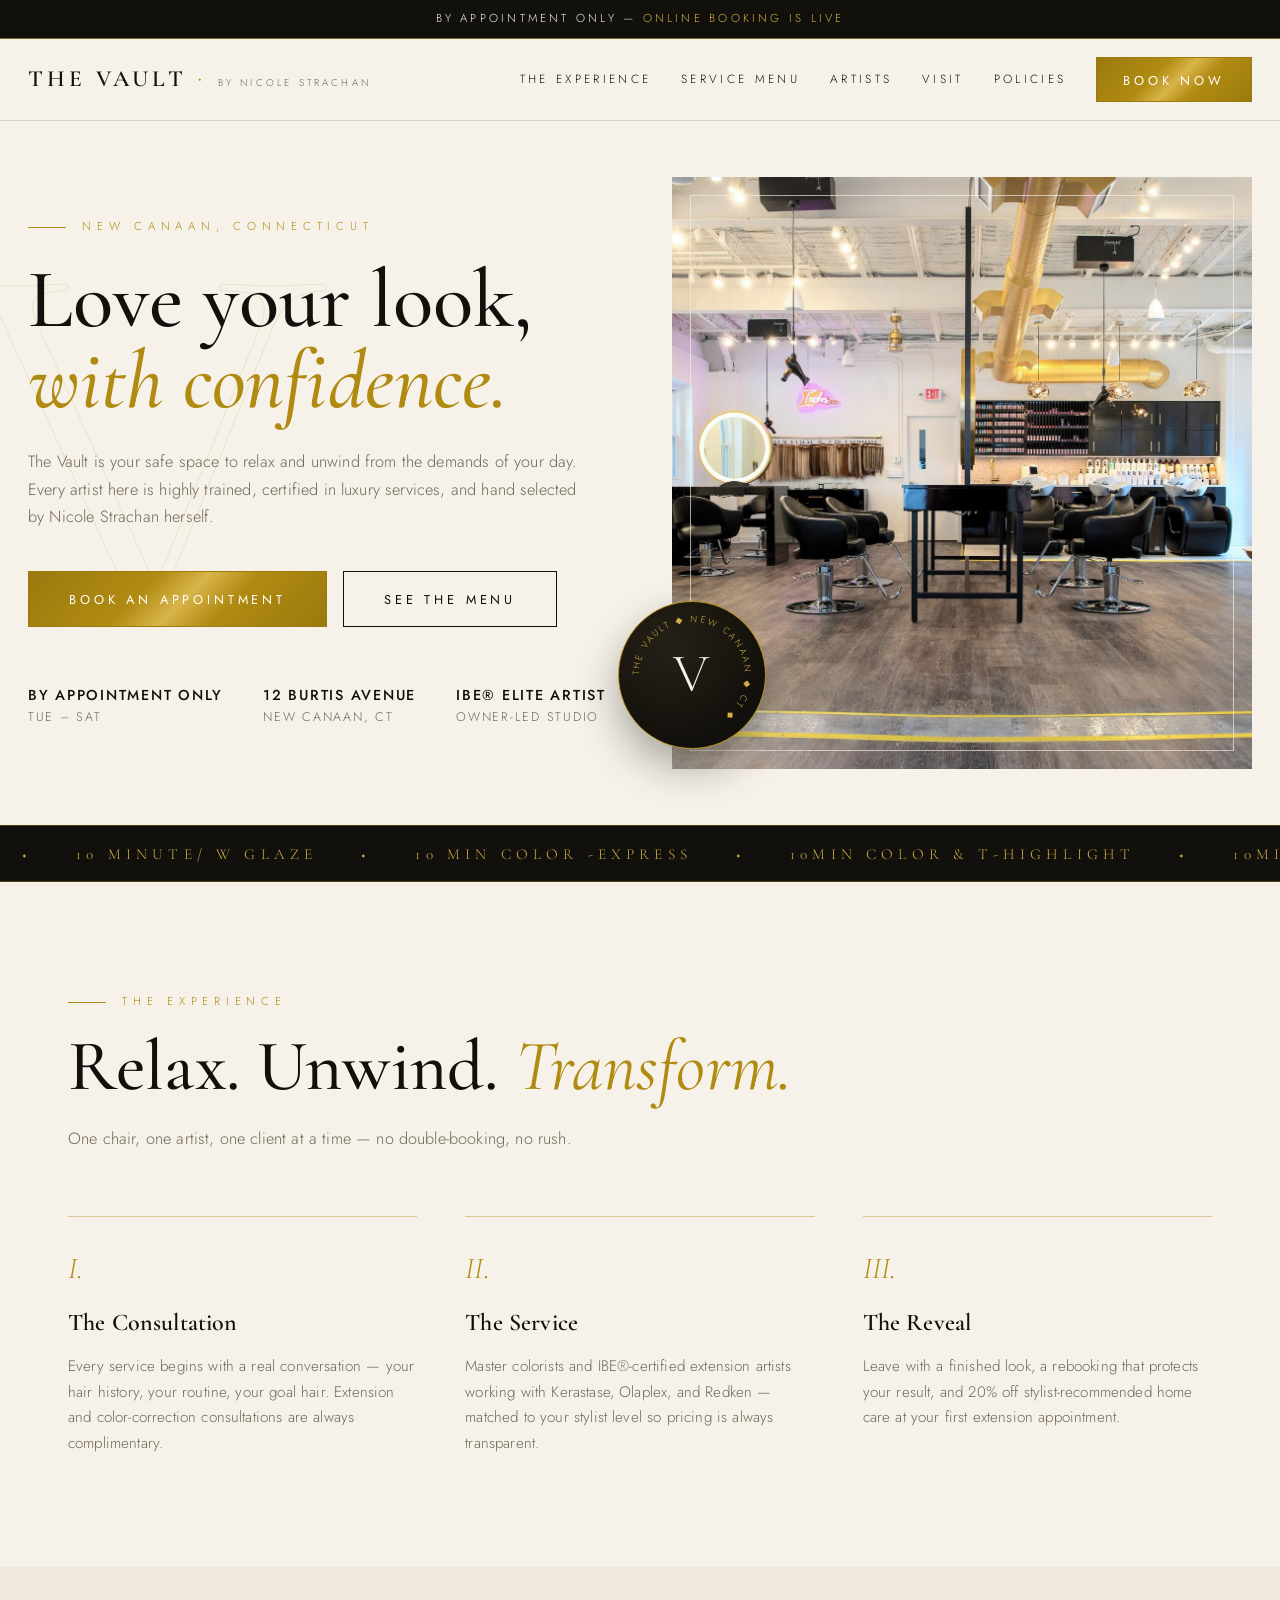
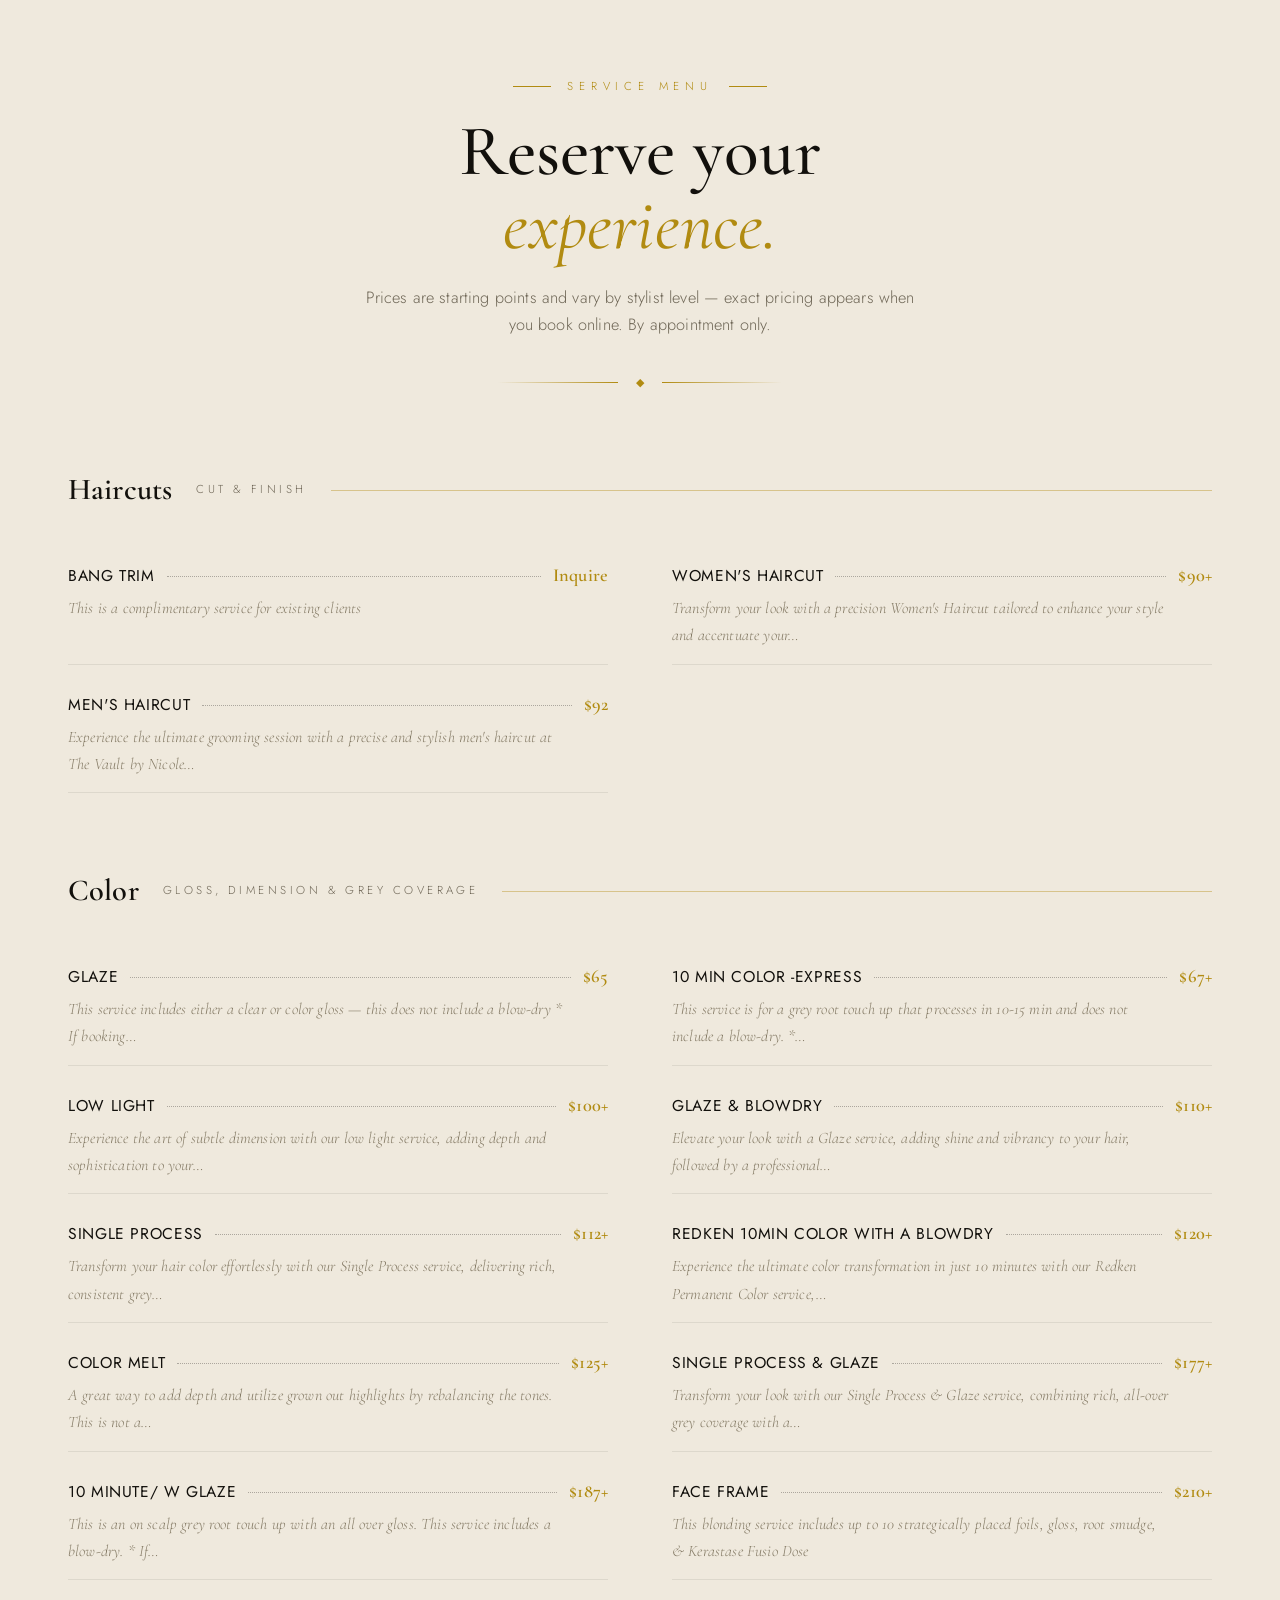
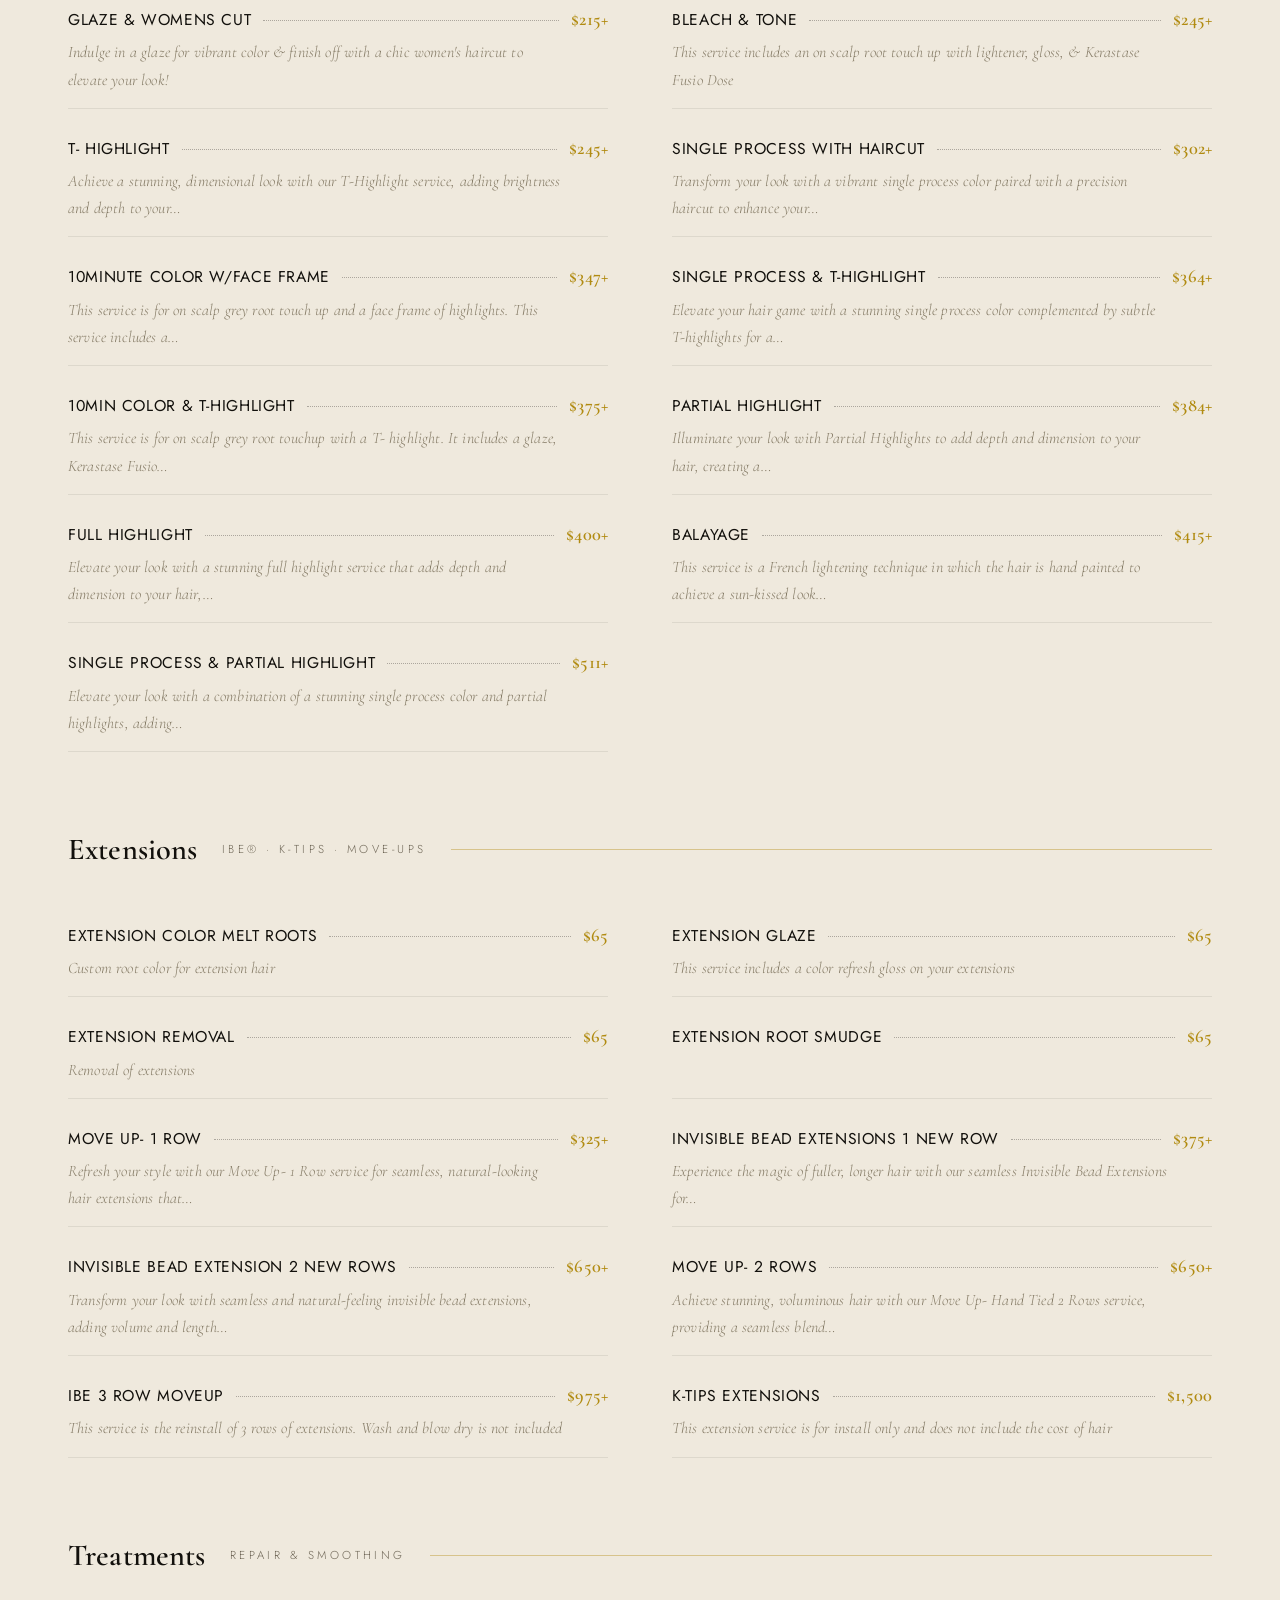
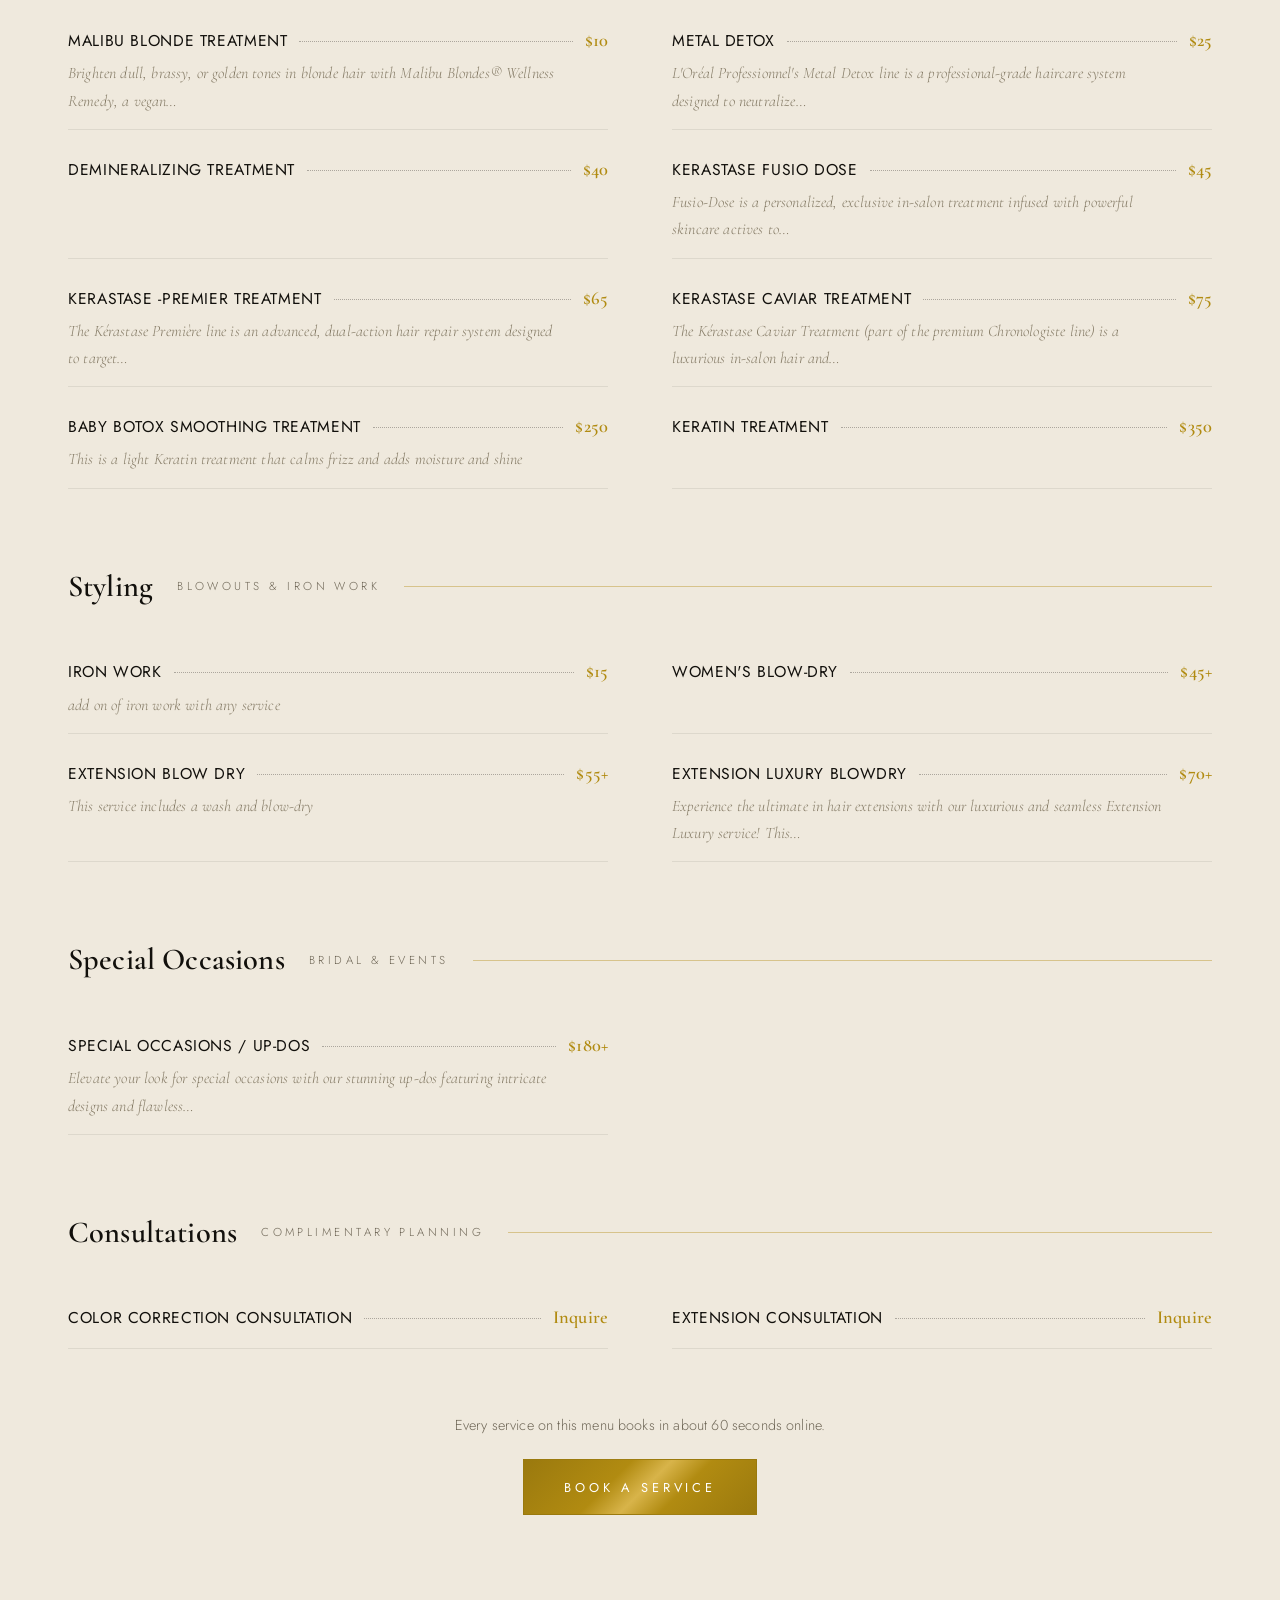
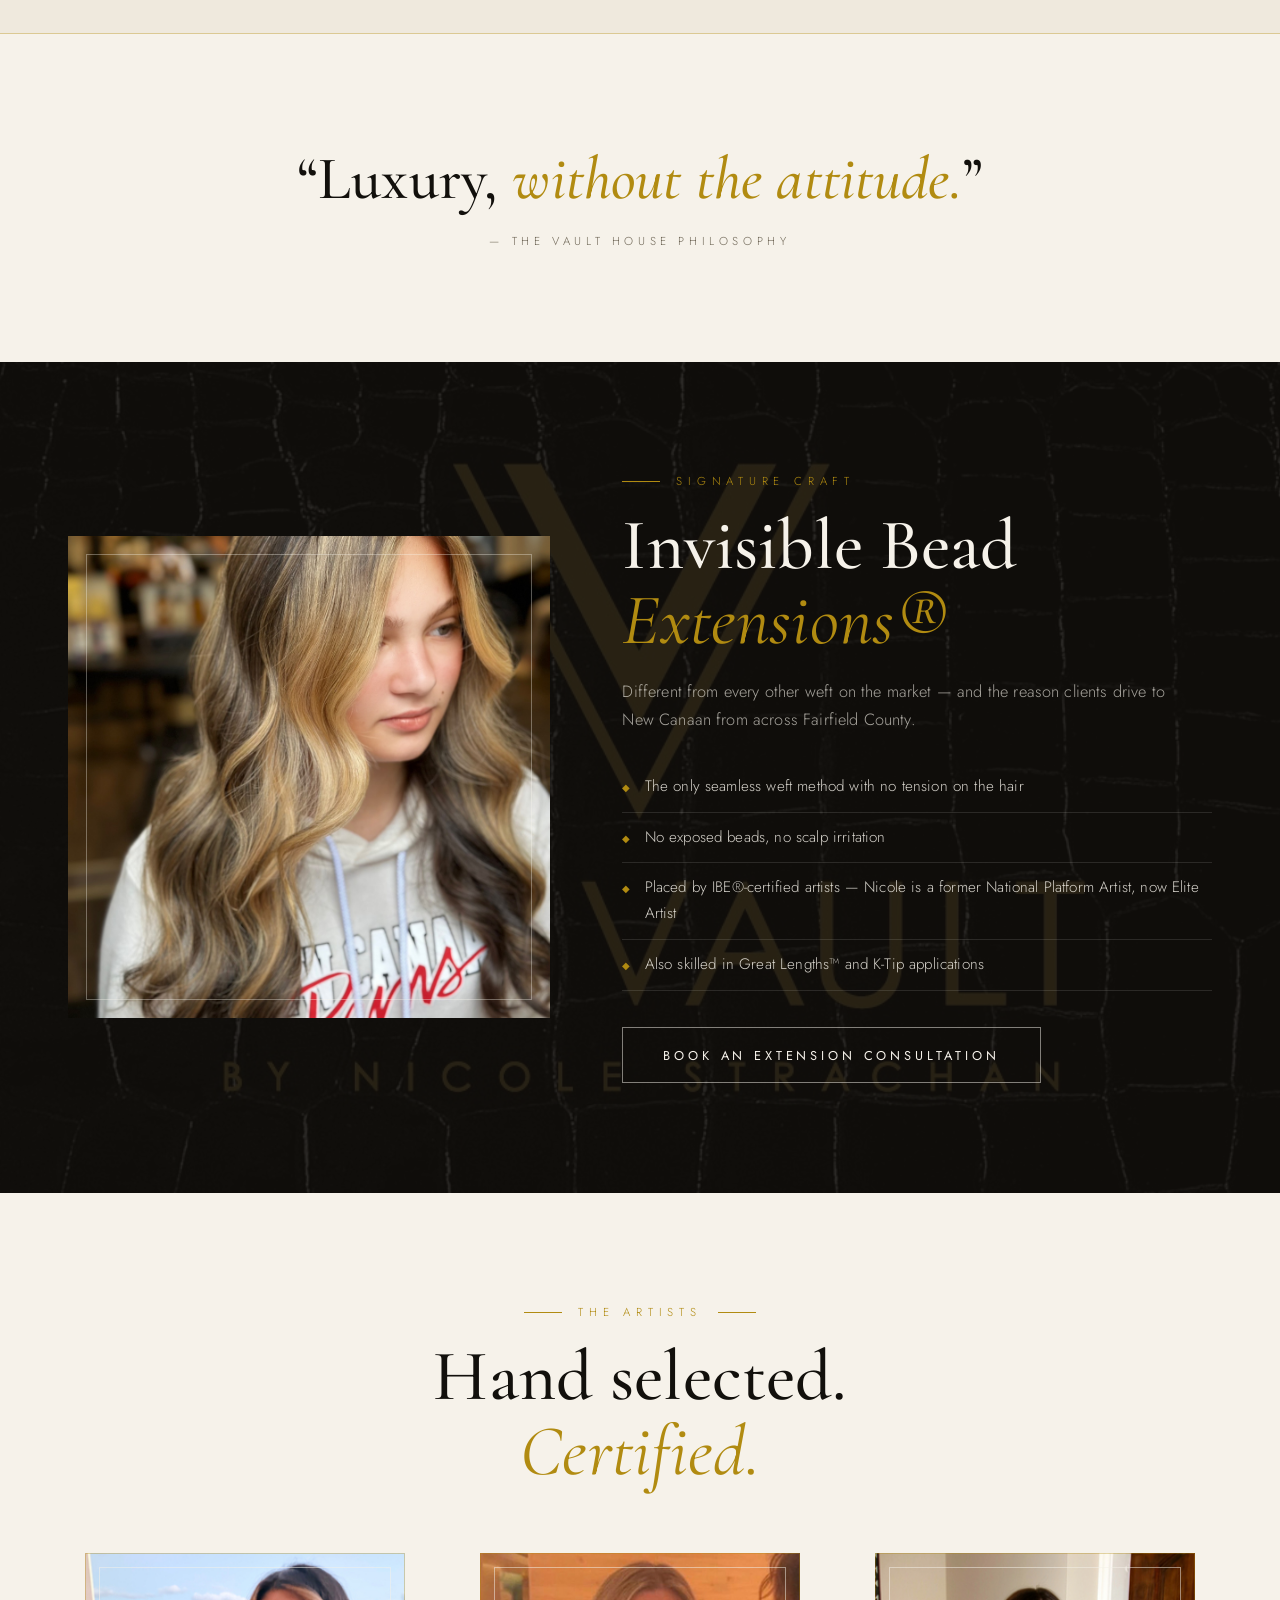
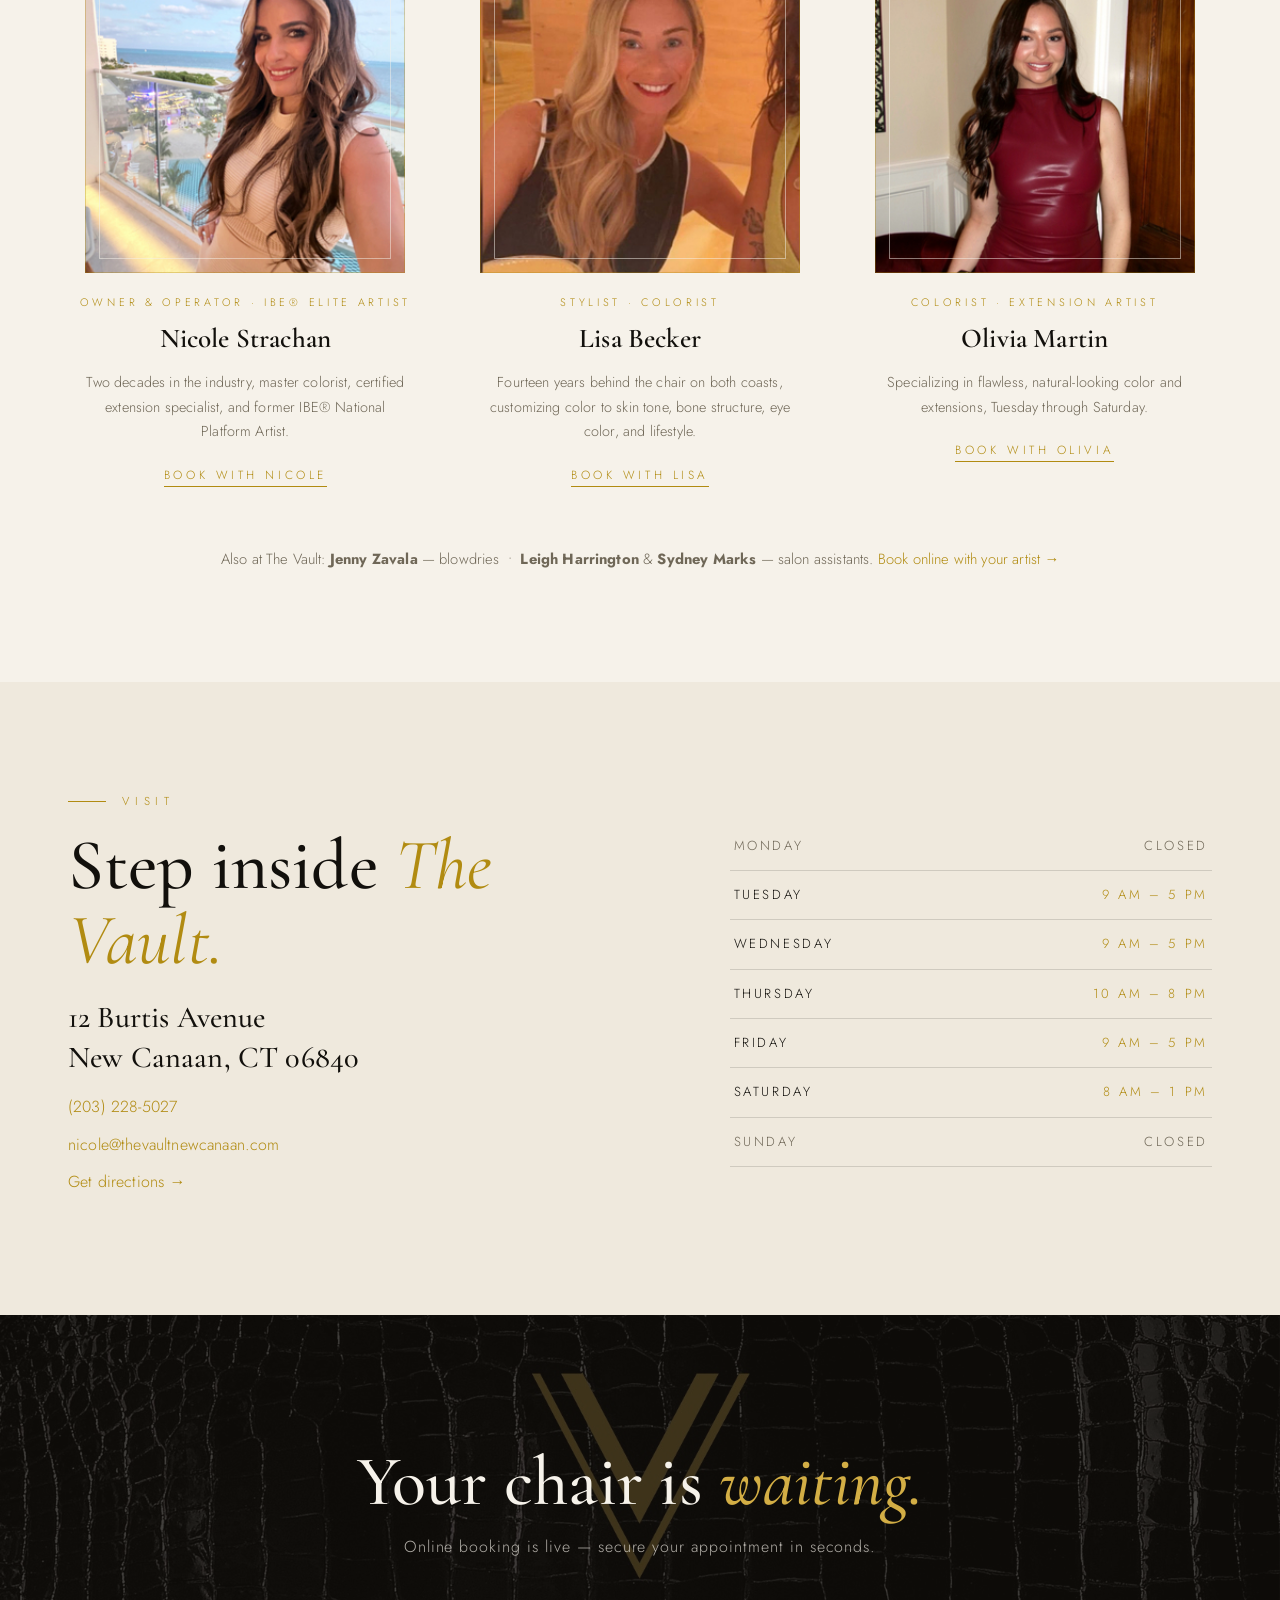
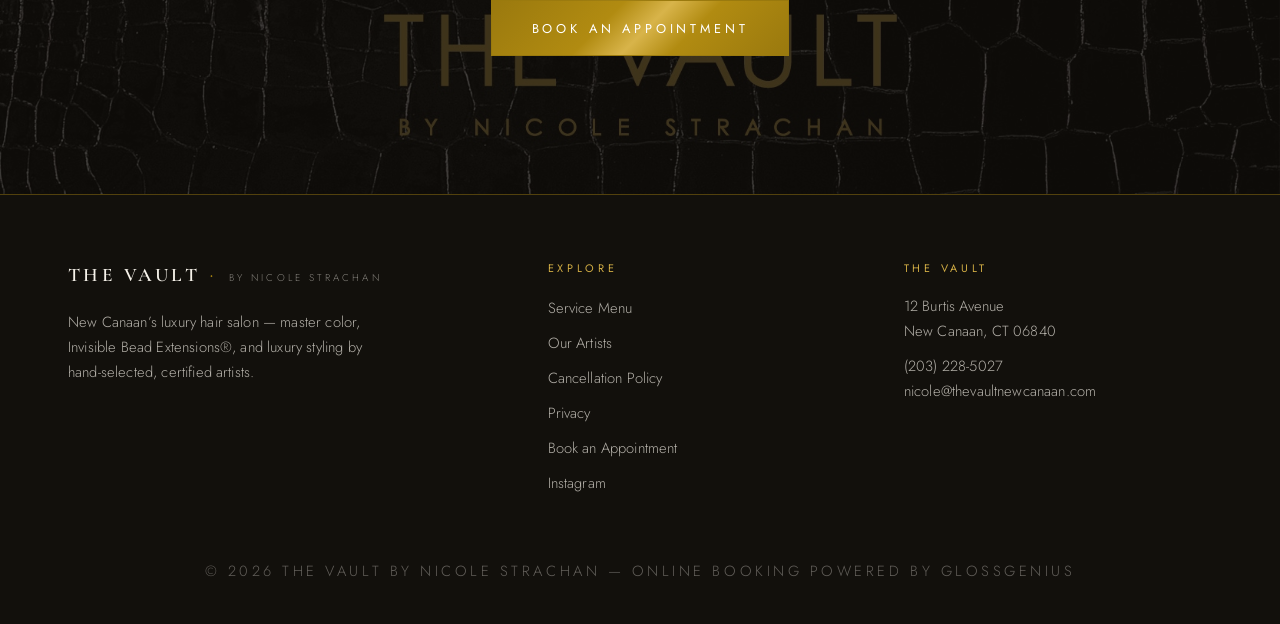
==== commit e11985ff: "Replace departed staff contact email with nicole@thevaultnewcanaan.com Co-Authored-By: Claude Fable " ====
--- a/index.html
+++ b/index.html
@@ -38,7 +38,7 @@
   "image": ["https://thevaultnewcanaan.com/assets/salon-1.jpg", "https://thevaultnewcanaan.com/assets/salon-2.jpg"],
   "logo": "https://thevaultnewcanaan.com/assets/logo-square.png",
   "telephone": "+1-203-228-5027",
-  "email": "angie@thevaultnewcanaan.com",
+  "email": "nicole@thevaultnewcanaan.com",
   "priceRange": "$$$",
   "currenciesAccepted": "USD",
   "address": {
@@ -506,7 +506,7 @@
       <p class="addr">12 Burtis Avenue<br>New Canaan, CT 06840</p>
       <div class="visit-lines">
         <p><a href="tel:+12032285027">(203) 228-5027</a></p>
-        <p><a href="mailto:angie@thevaultnewcanaan.com">angie@thevaultnewcanaan.com</a></p>
+        <p><a href="mailto:nicole@thevaultnewcanaan.com">nicole@thevaultnewcanaan.com</a></p>
         <p><a href="https://maps.google.com/?q=12+Burtis+Ave,+New+Canaan,+CT+06840" target="_blank" rel="noopener">Get directions &rarr;</a></p>
       </div>
     </div>
@@ -551,7 +551,7 @@
       <h4>The Vault</h4>
       <p>12 Burtis Avenue<br>New Canaan, CT 06840</p>
       <p style="margin-top:10px;"><a href="tel:+12032285027">(203) 228-5027</a><br>
-      <a href="mailto:angie@thevaultnewcanaan.com">angie@thevaultnewcanaan.com</a></p>
+      <a href="mailto:nicole@thevaultnewcanaan.com">nicole@thevaultnewcanaan.com</a></p>
     </div>
   </div>
   <p class="copyright">&copy; 2026 The Vault by Nicole Strachan &mdash; online booking powered by GlossGenius</p>
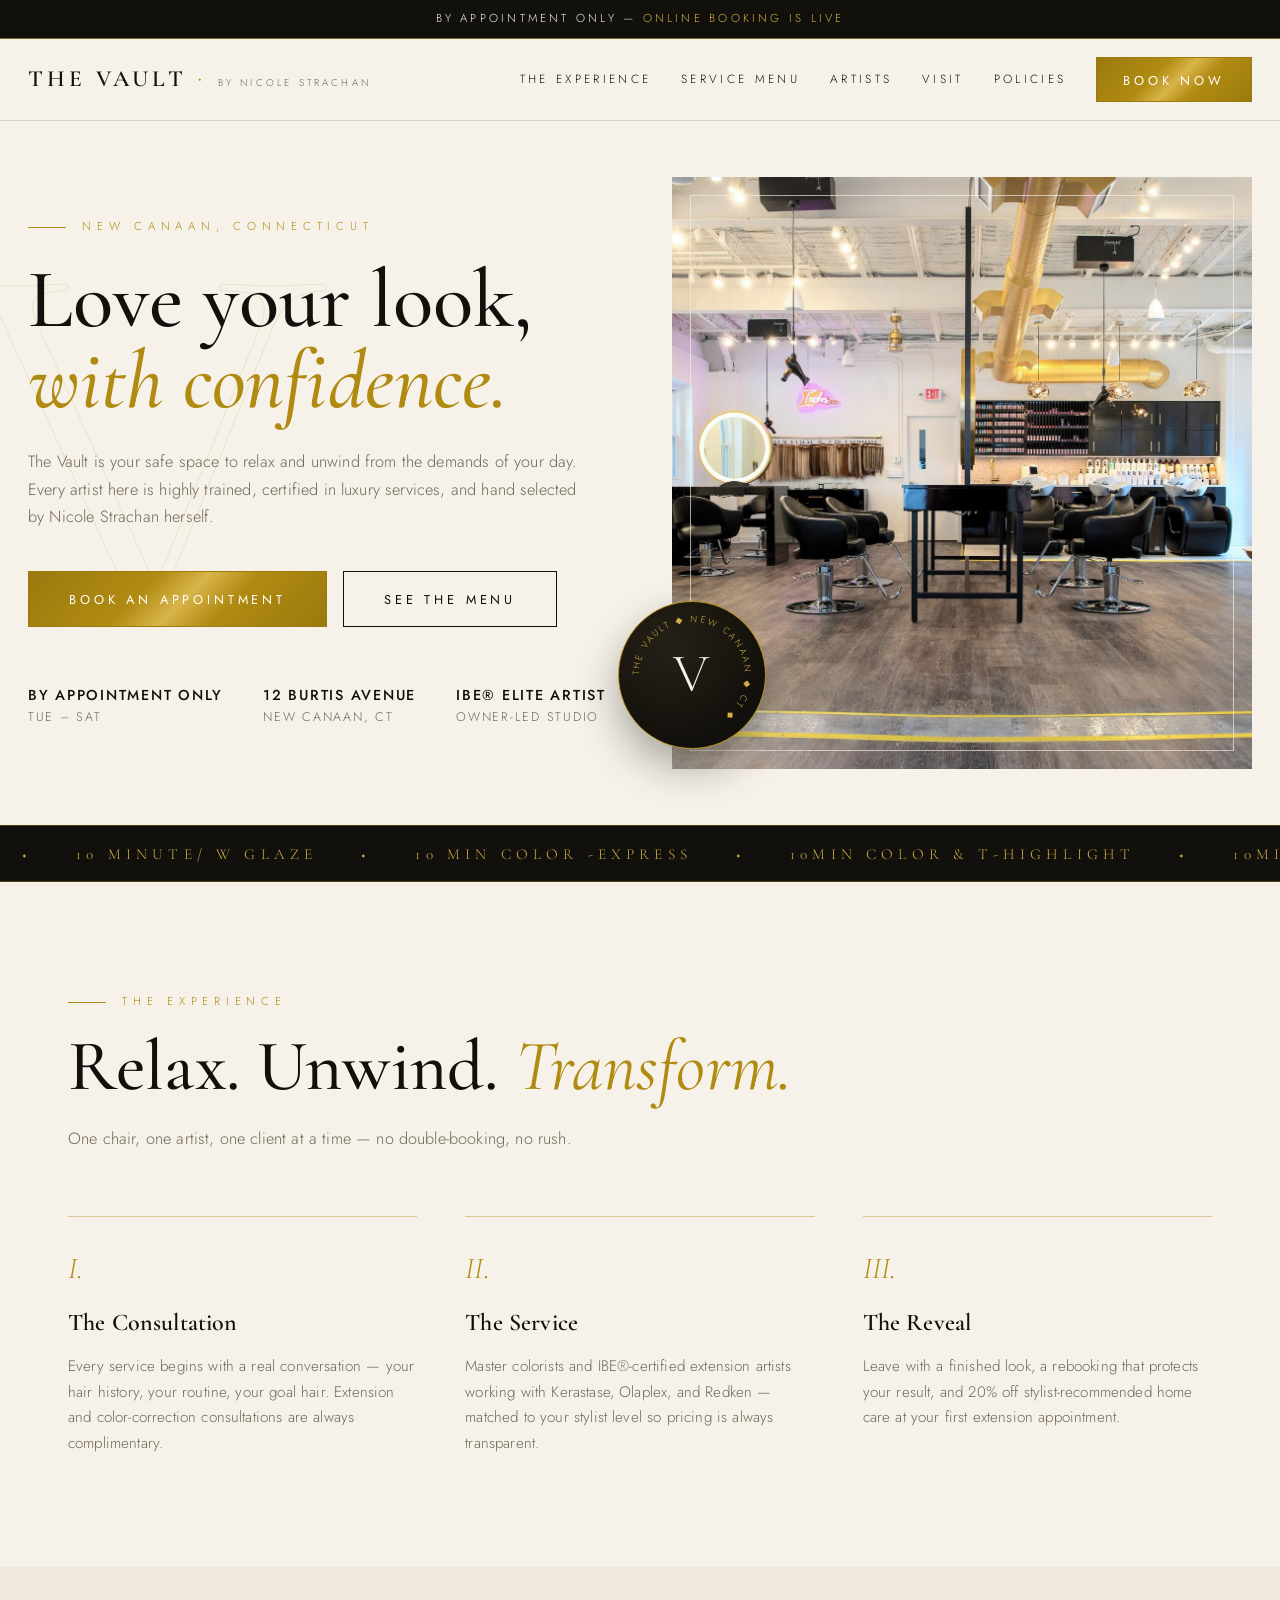
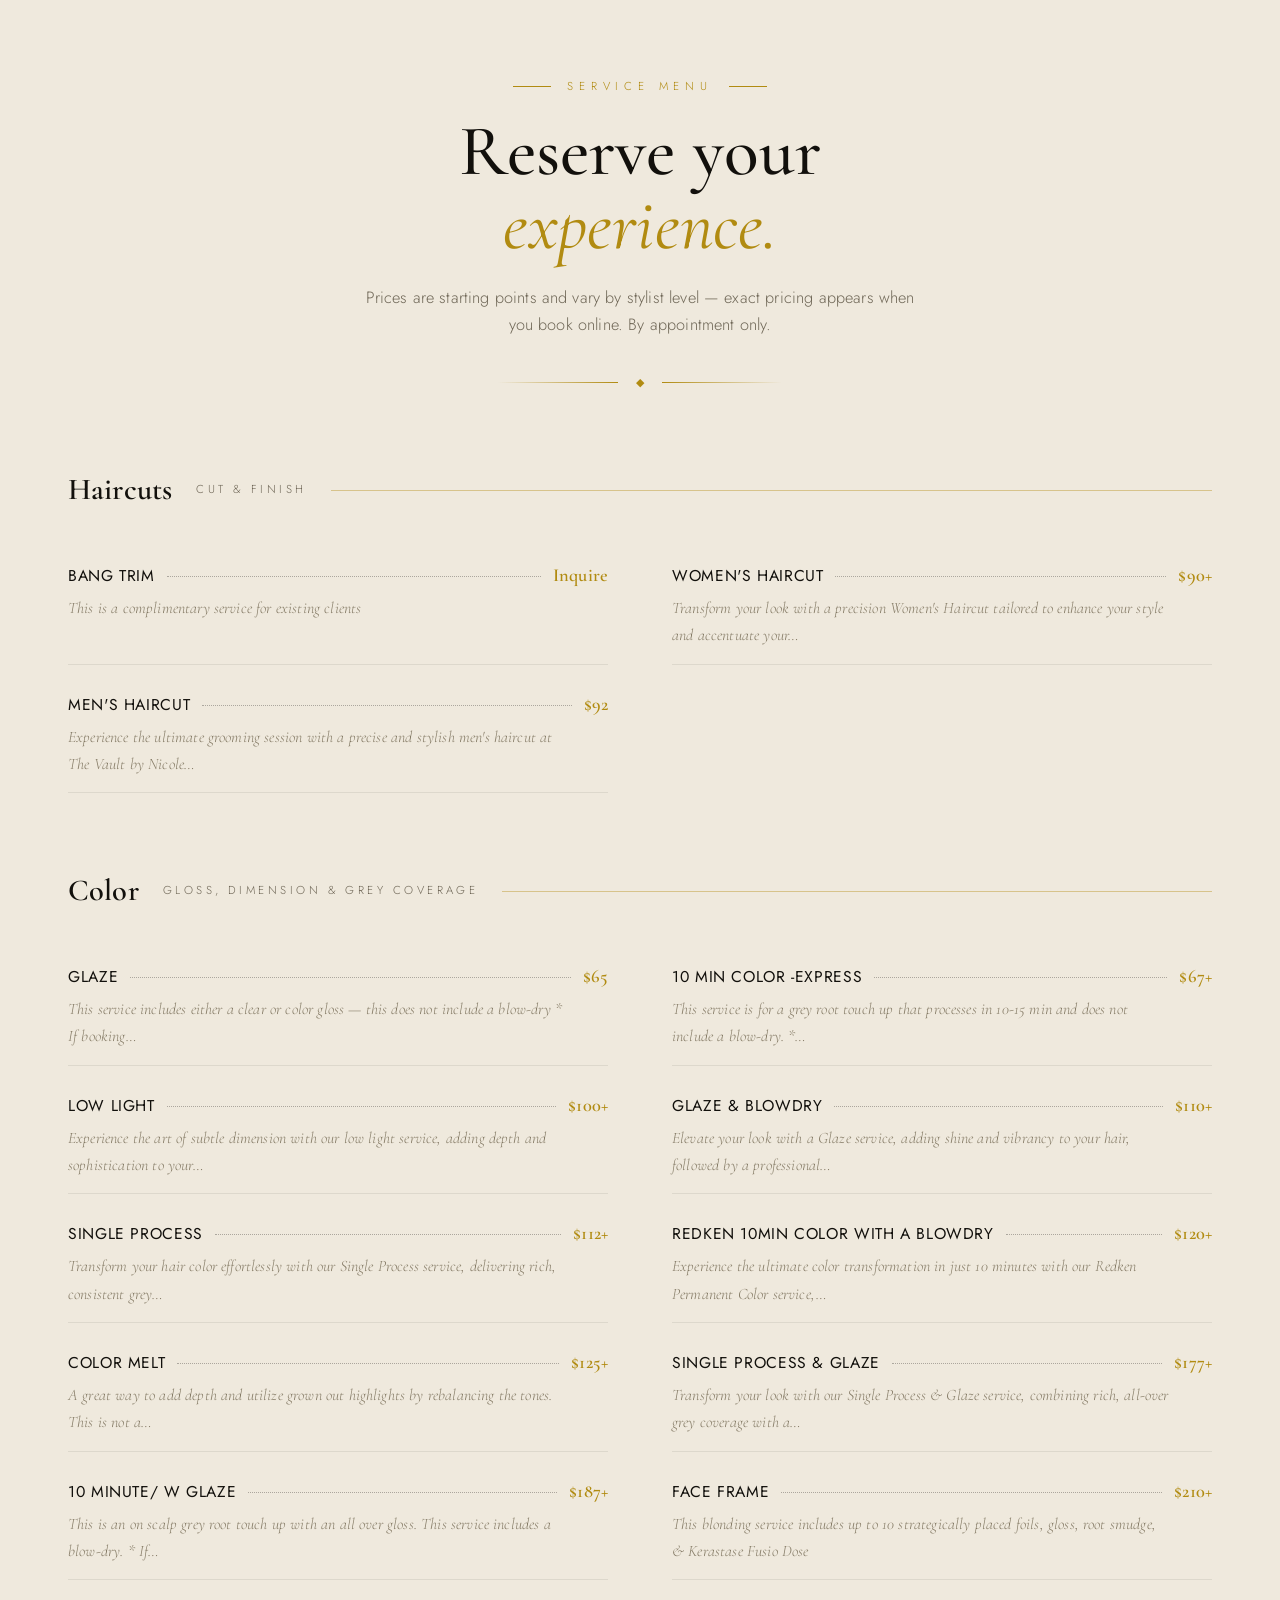
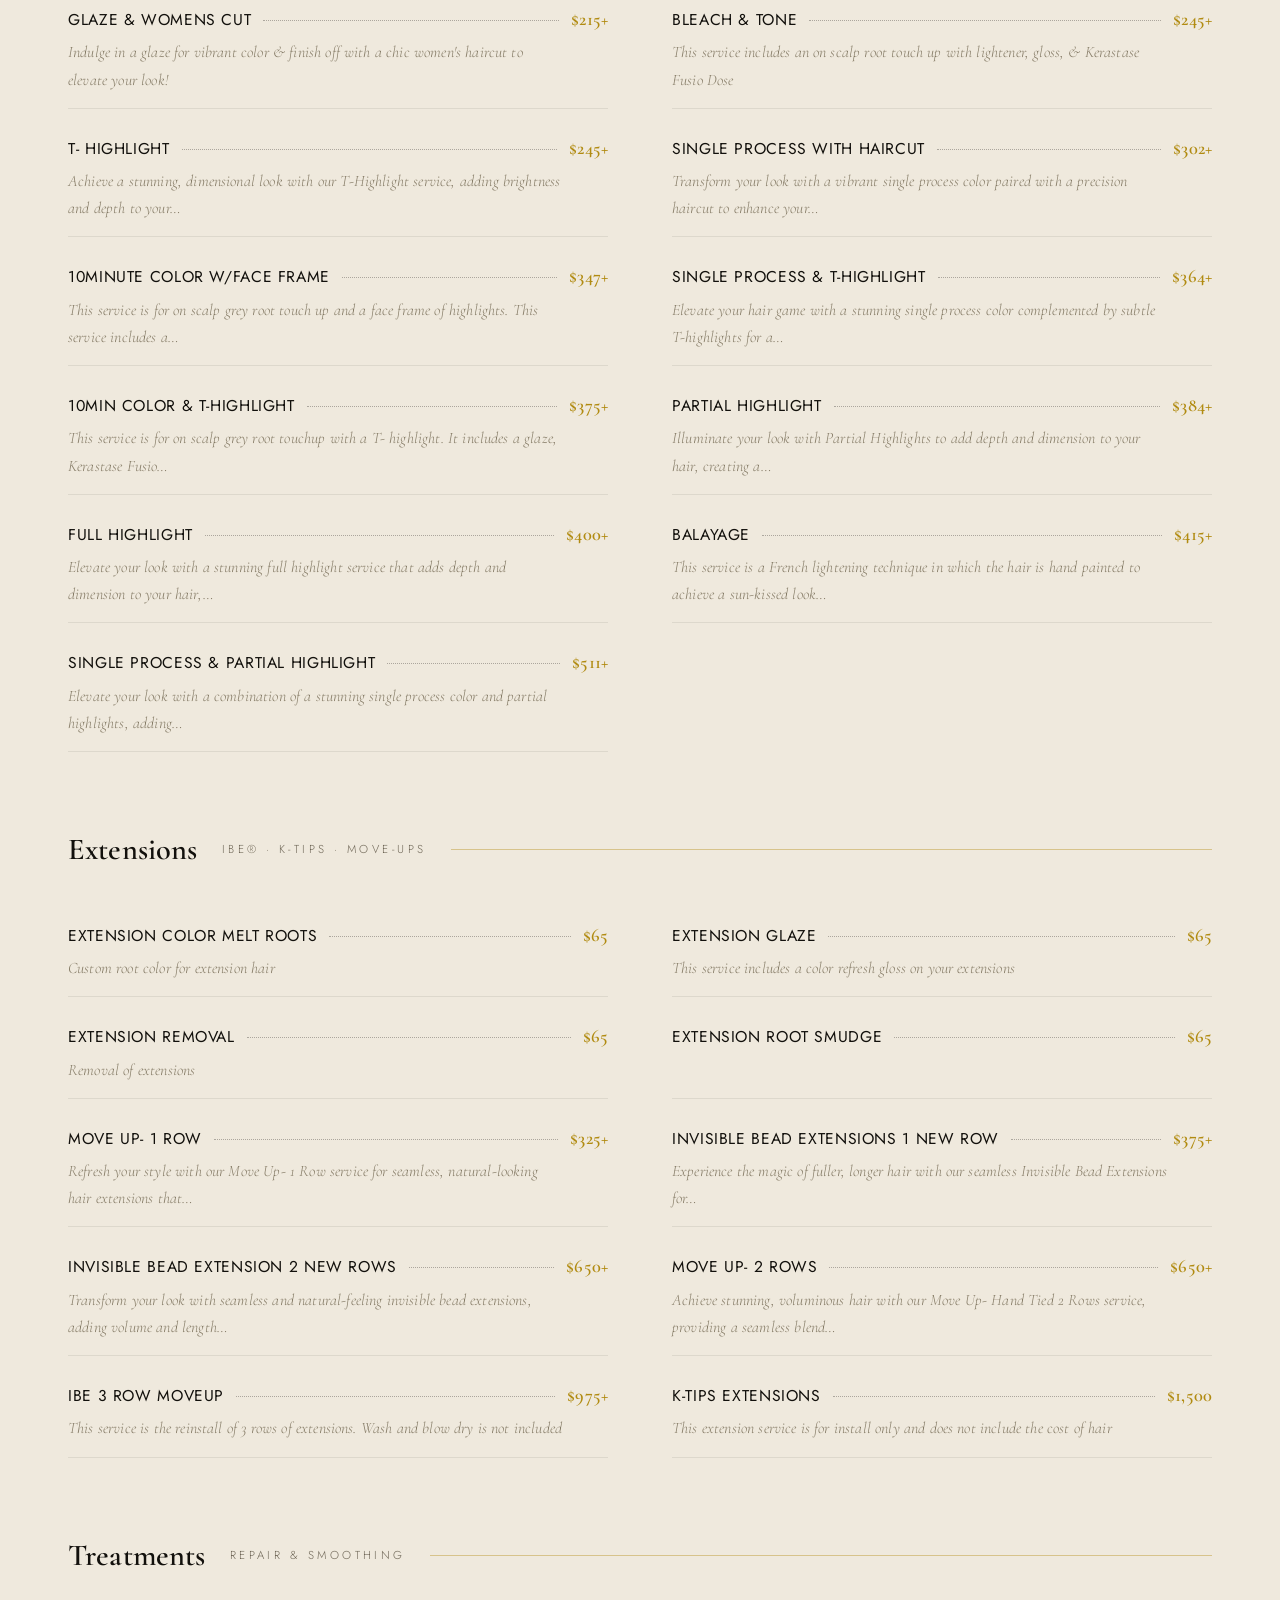
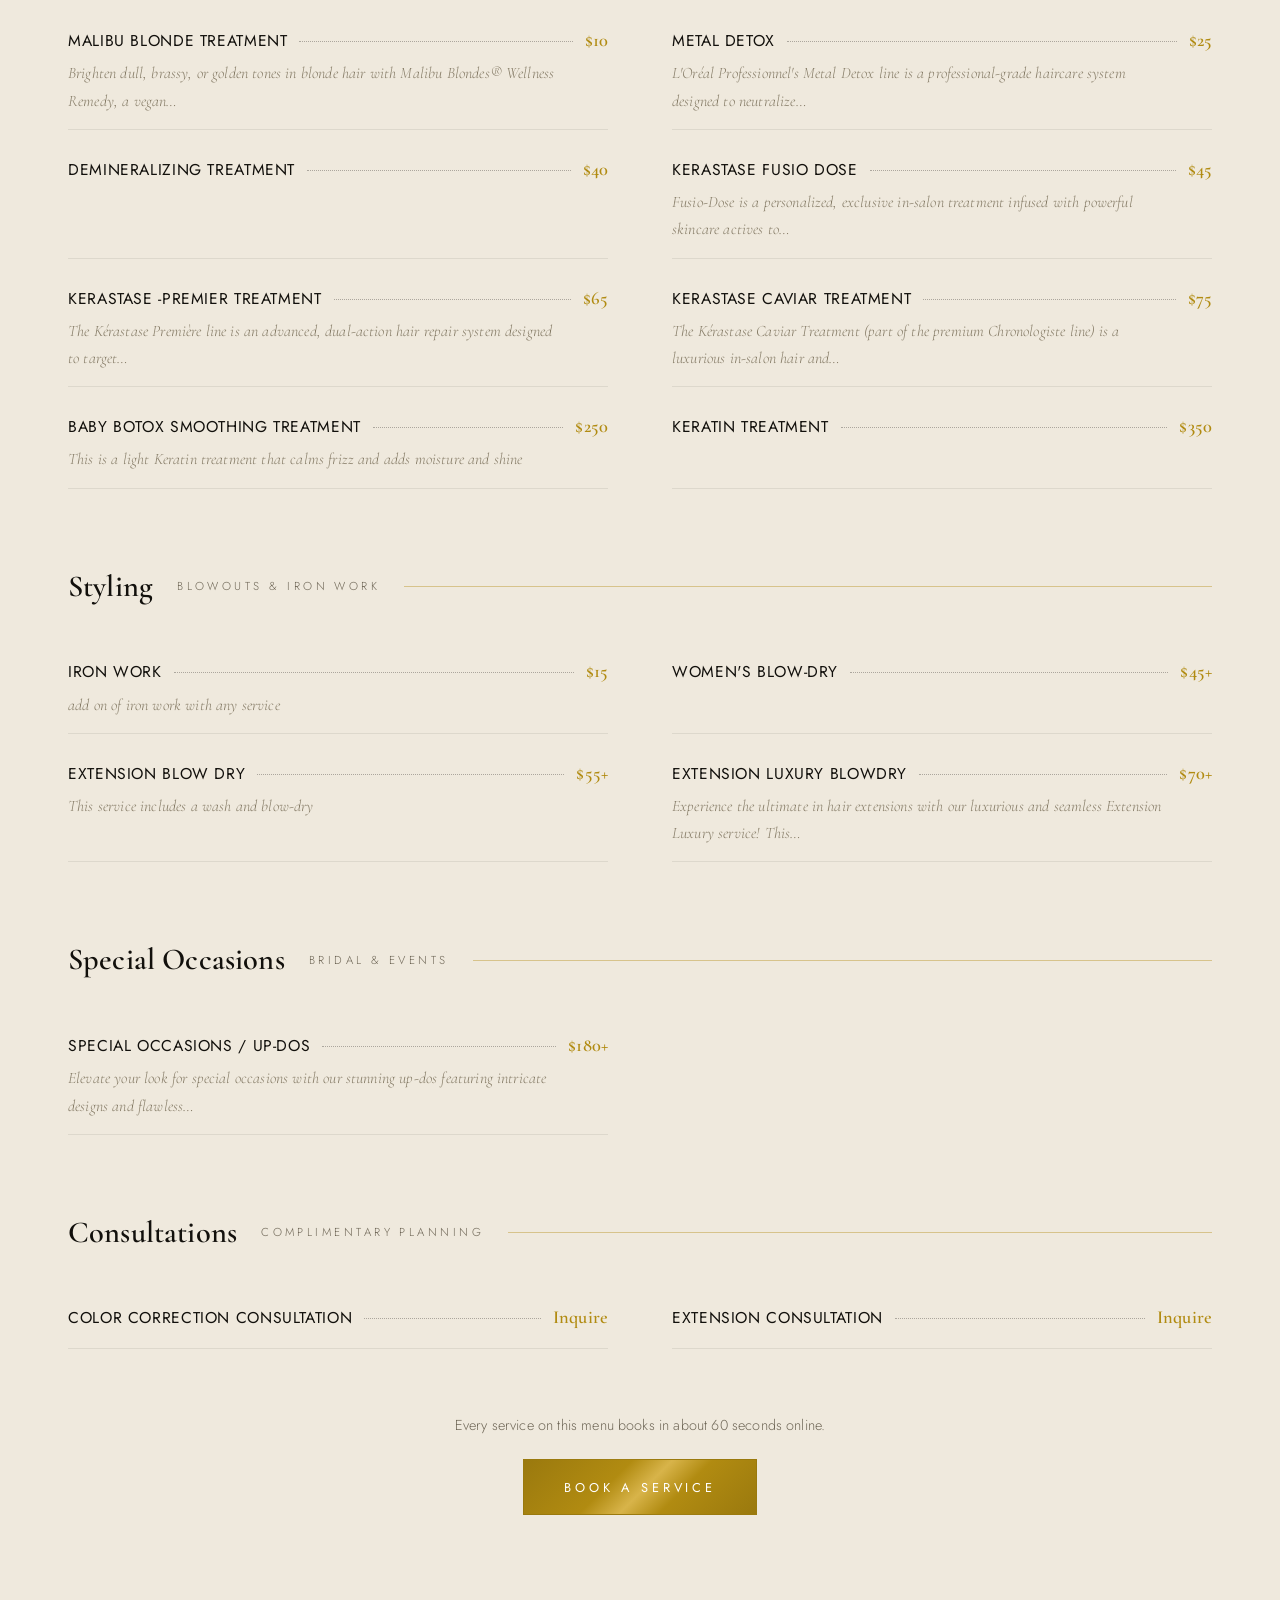
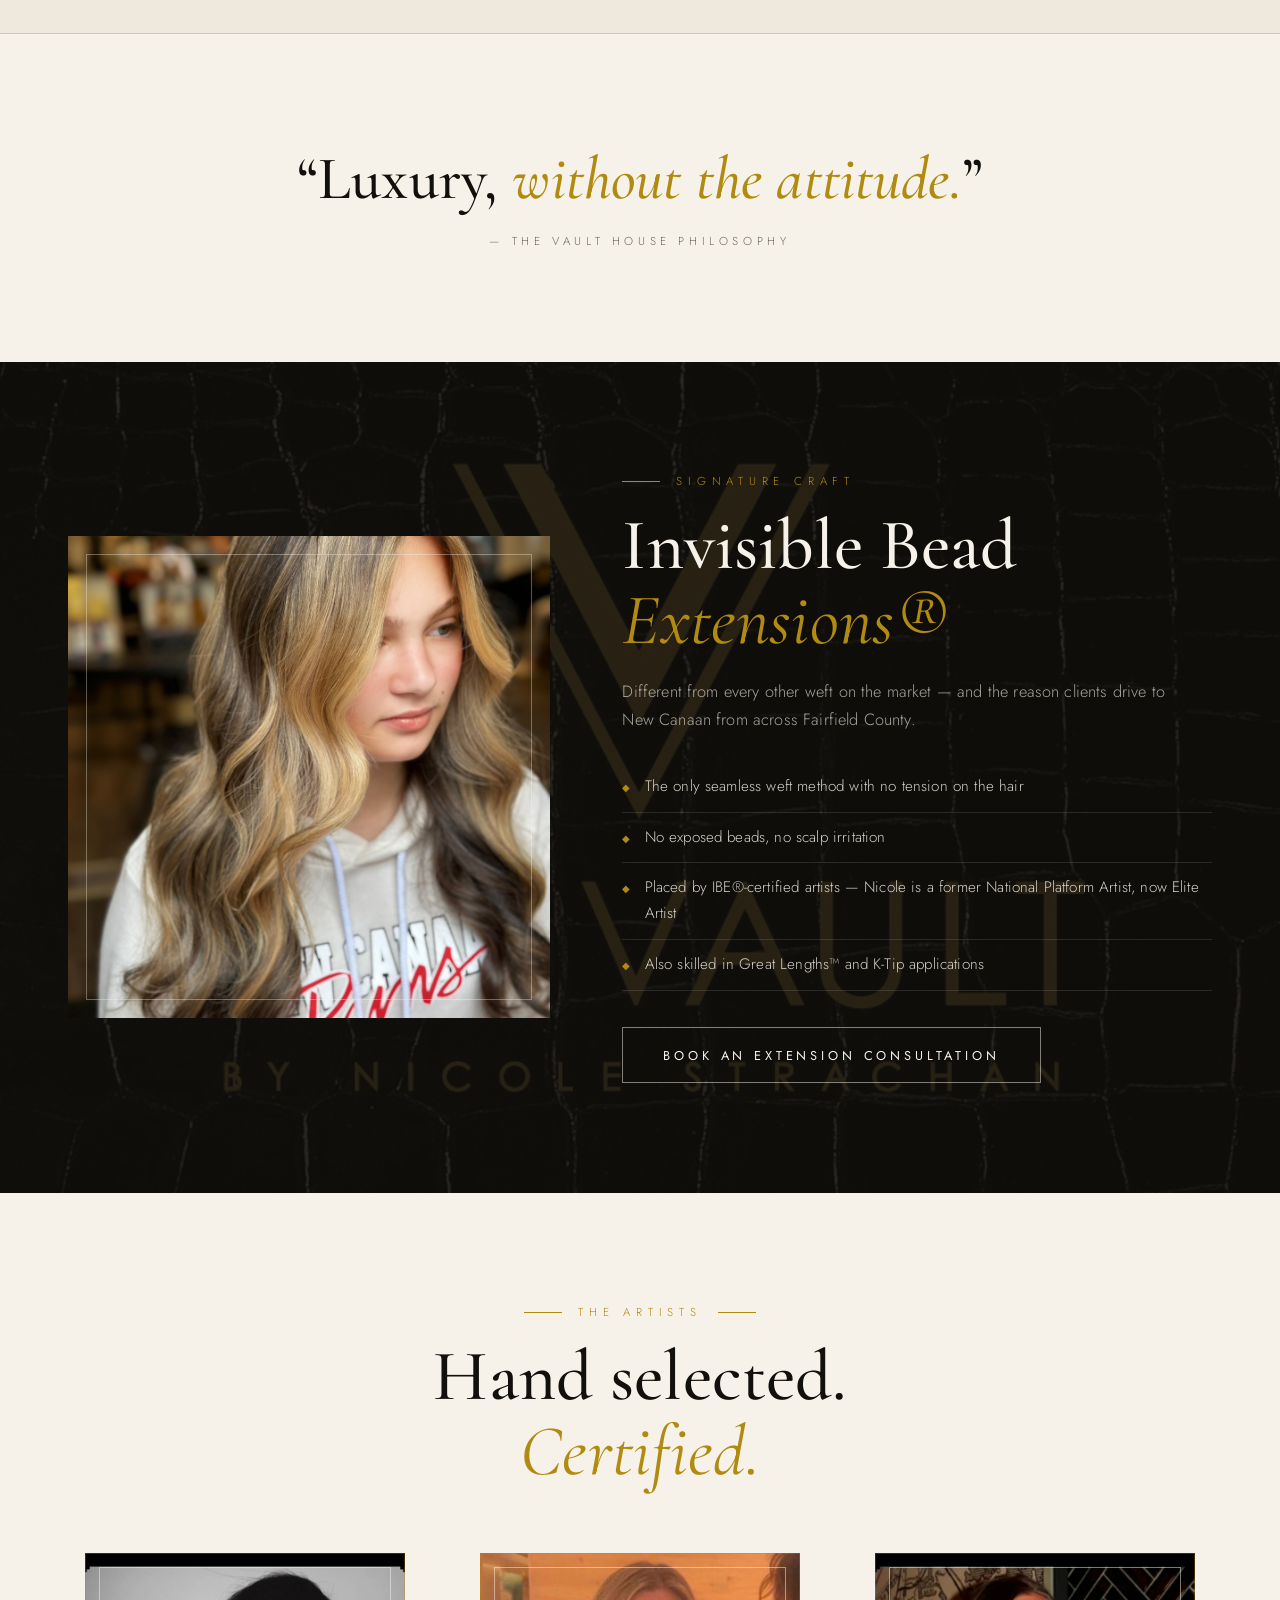
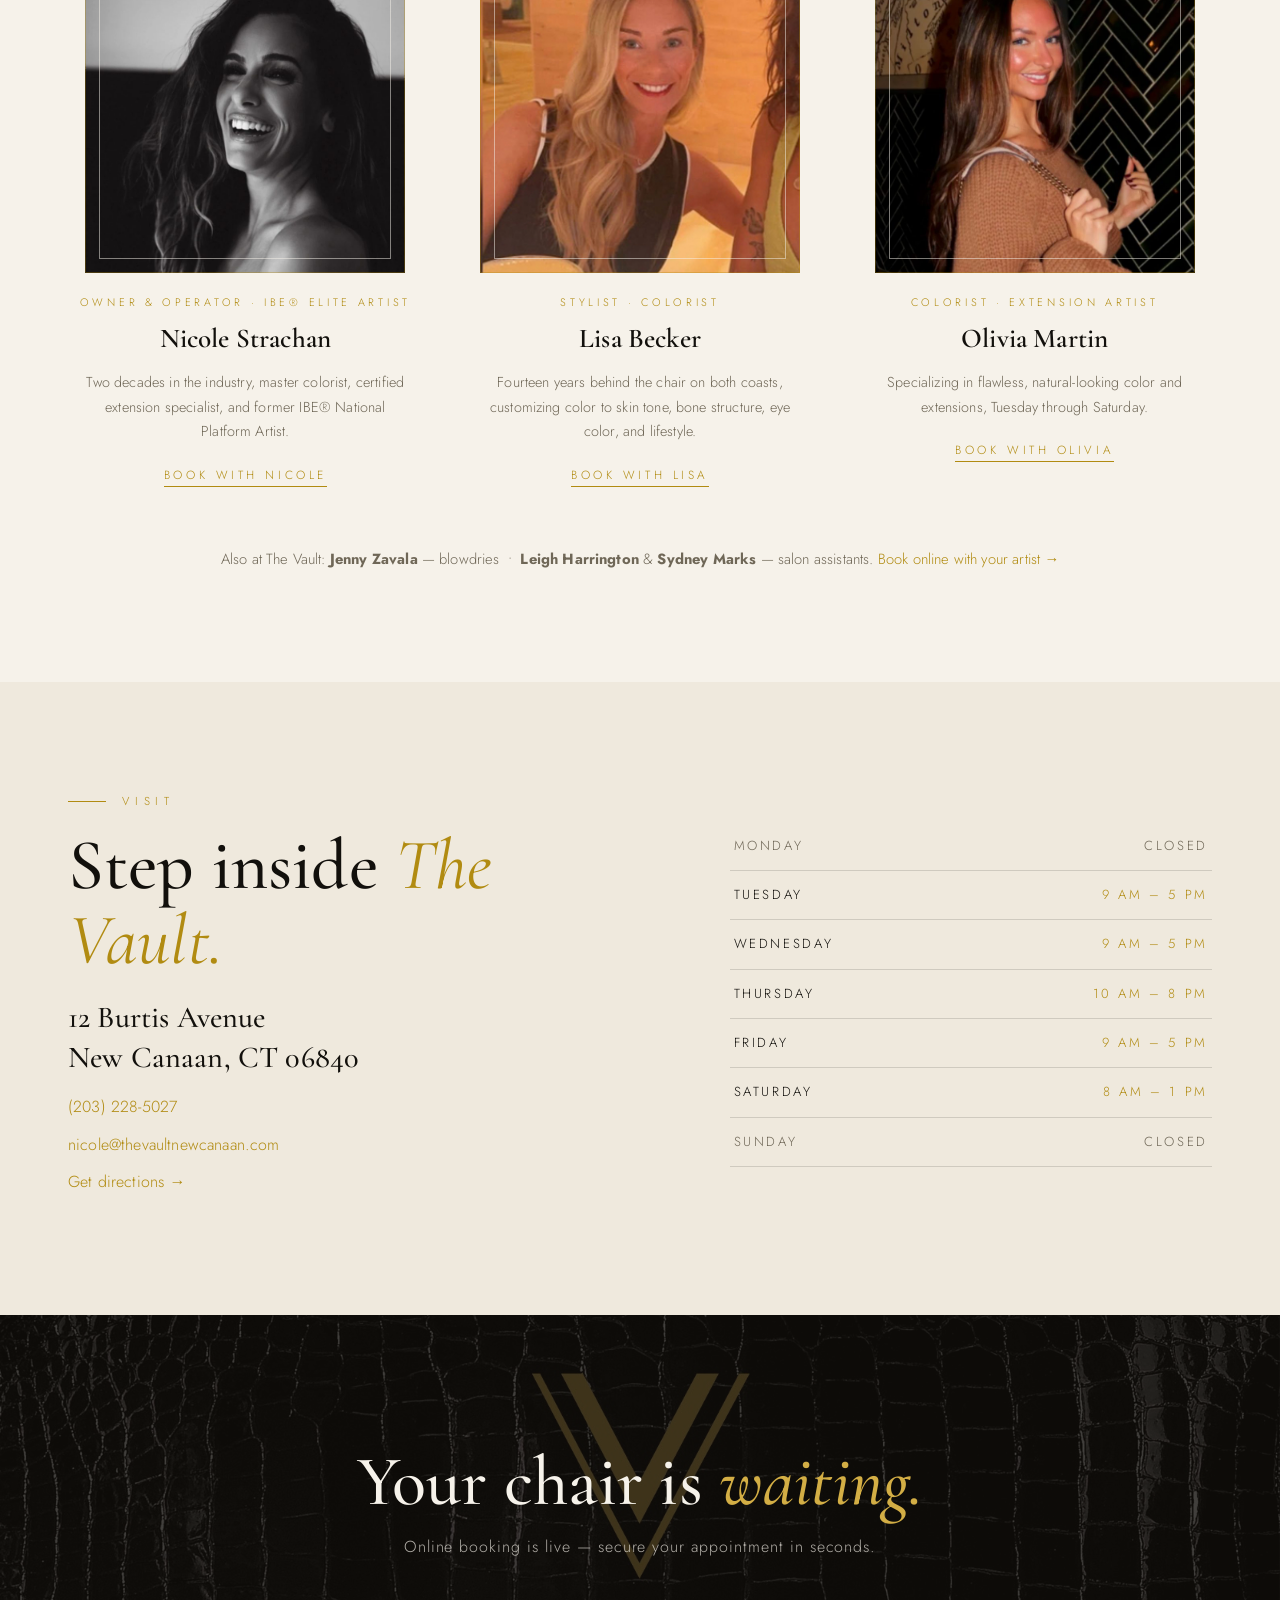
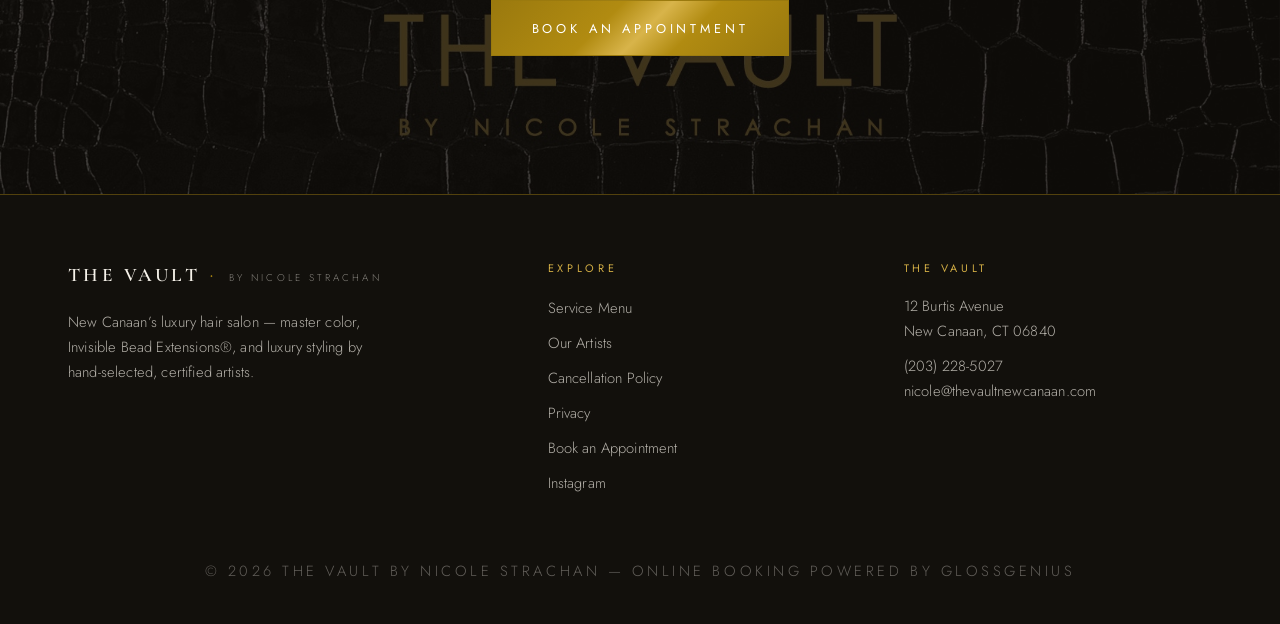
==== commit 6cd62ec1: "New team photos for Nicole and Olivia (optimized 800px JPEGs) Co-Authored-By: Claude Fable 5 <norepl" ====
--- a/index.html
+++ b/index.html
@@ -473,7 +473,7 @@
     </div>
     <div class="team-row">
       <div class="tcard">
-        <div class="photo"><img src="assets/team-nicole.jpg" alt="Nicole Strachan"></div>
+        <div class="photo"><img src="assets/nicole-strachan.jpg" alt="Nicole Strachan"></div>
         <p class="role">Owner &amp; Operator &middot; IBE&reg; Elite Artist</p>
         <h3>Nicole Strachan</h3>
         <p class="bio">Two decades in the industry, master colorist, certified extension specialist, and former IBE&reg; National Platform Artist.</p>
@@ -487,7 +487,7 @@
         <a class="book" href="https://thevaultnc.glossgenius.com/team" target="_blank" rel="noopener">Book with Lisa</a>
       </div>
       <div class="tcard">
-        <div class="photo"><img src="assets/team-olivia.jpg" alt="Olivia Martin"></div>
+        <div class="photo"><img src="assets/olivia-martin.jpg" alt="Olivia Martin"></div>
         <p class="role">Colorist &middot; Extension Artist</p>
         <h3>Olivia Martin</h3>
         <p class="bio">Specializing in flawless, natural-looking color and extensions, Tuesday through Saturday.</p>
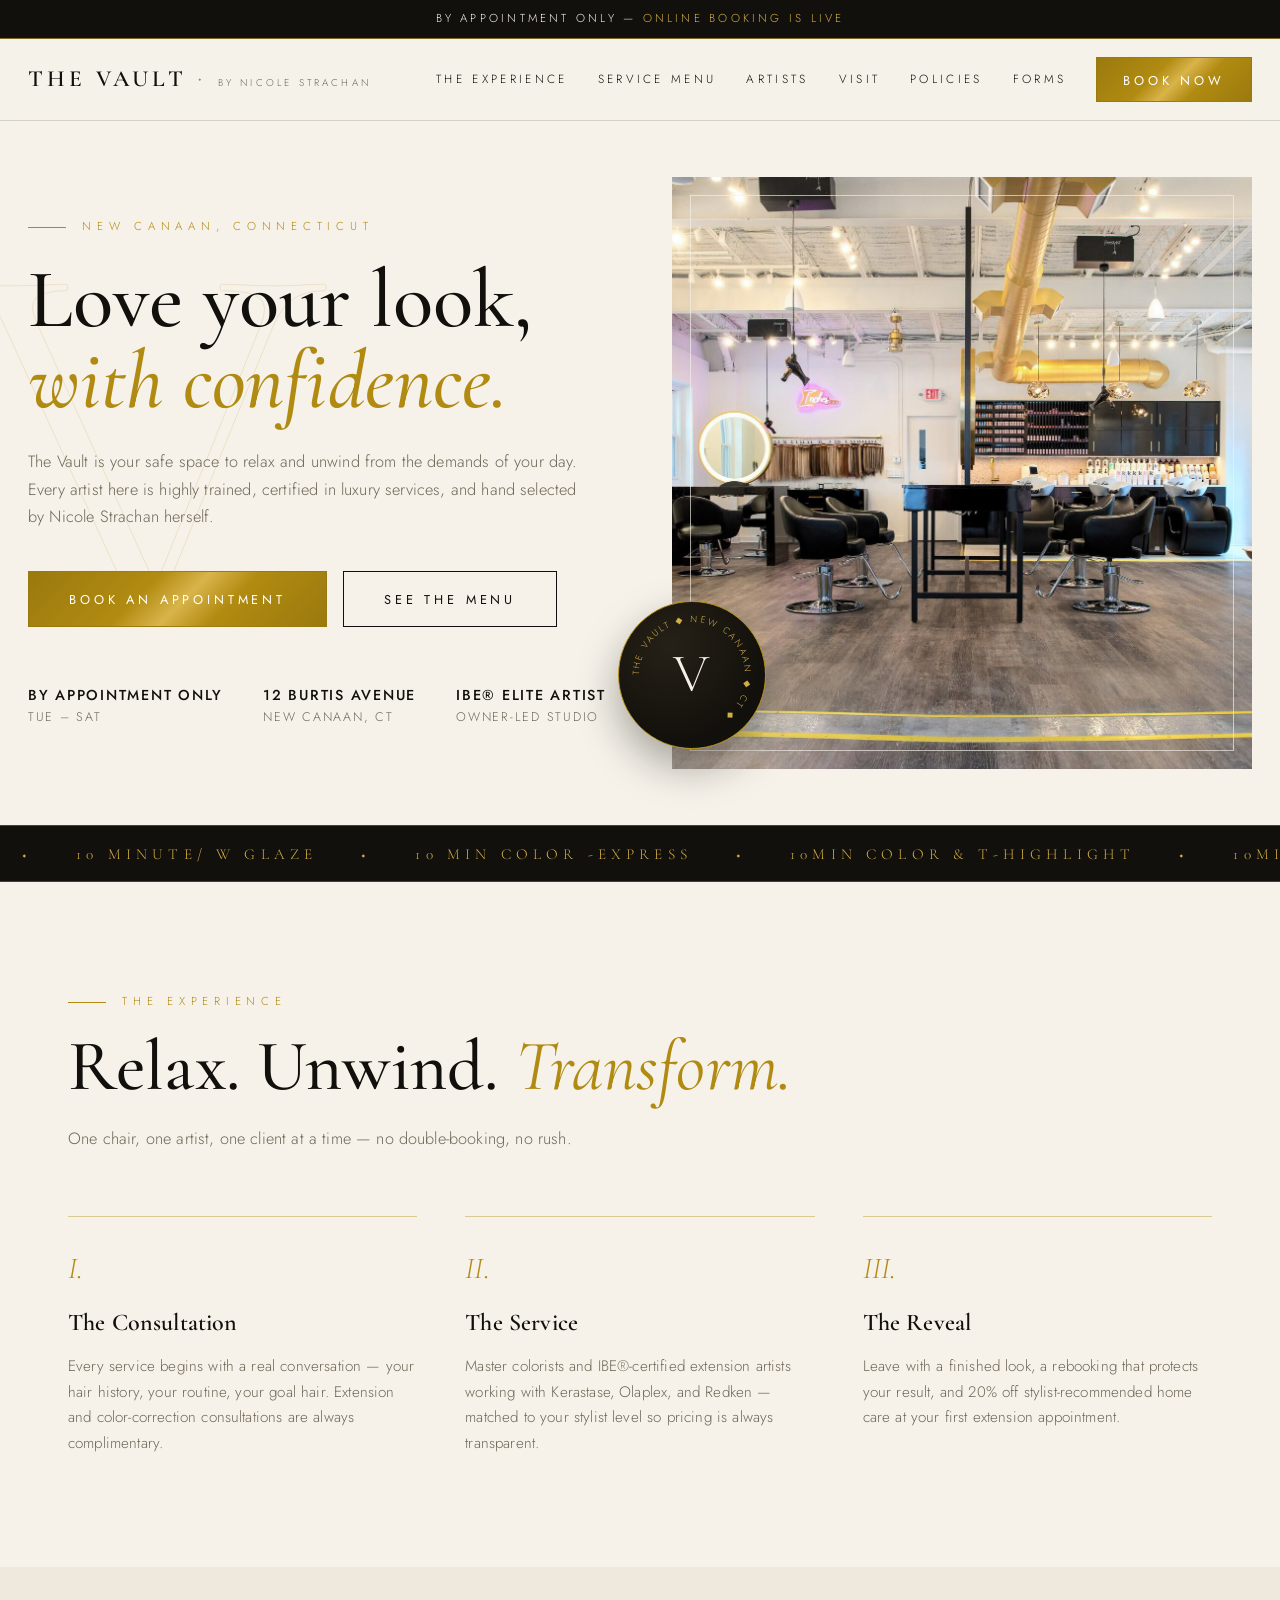
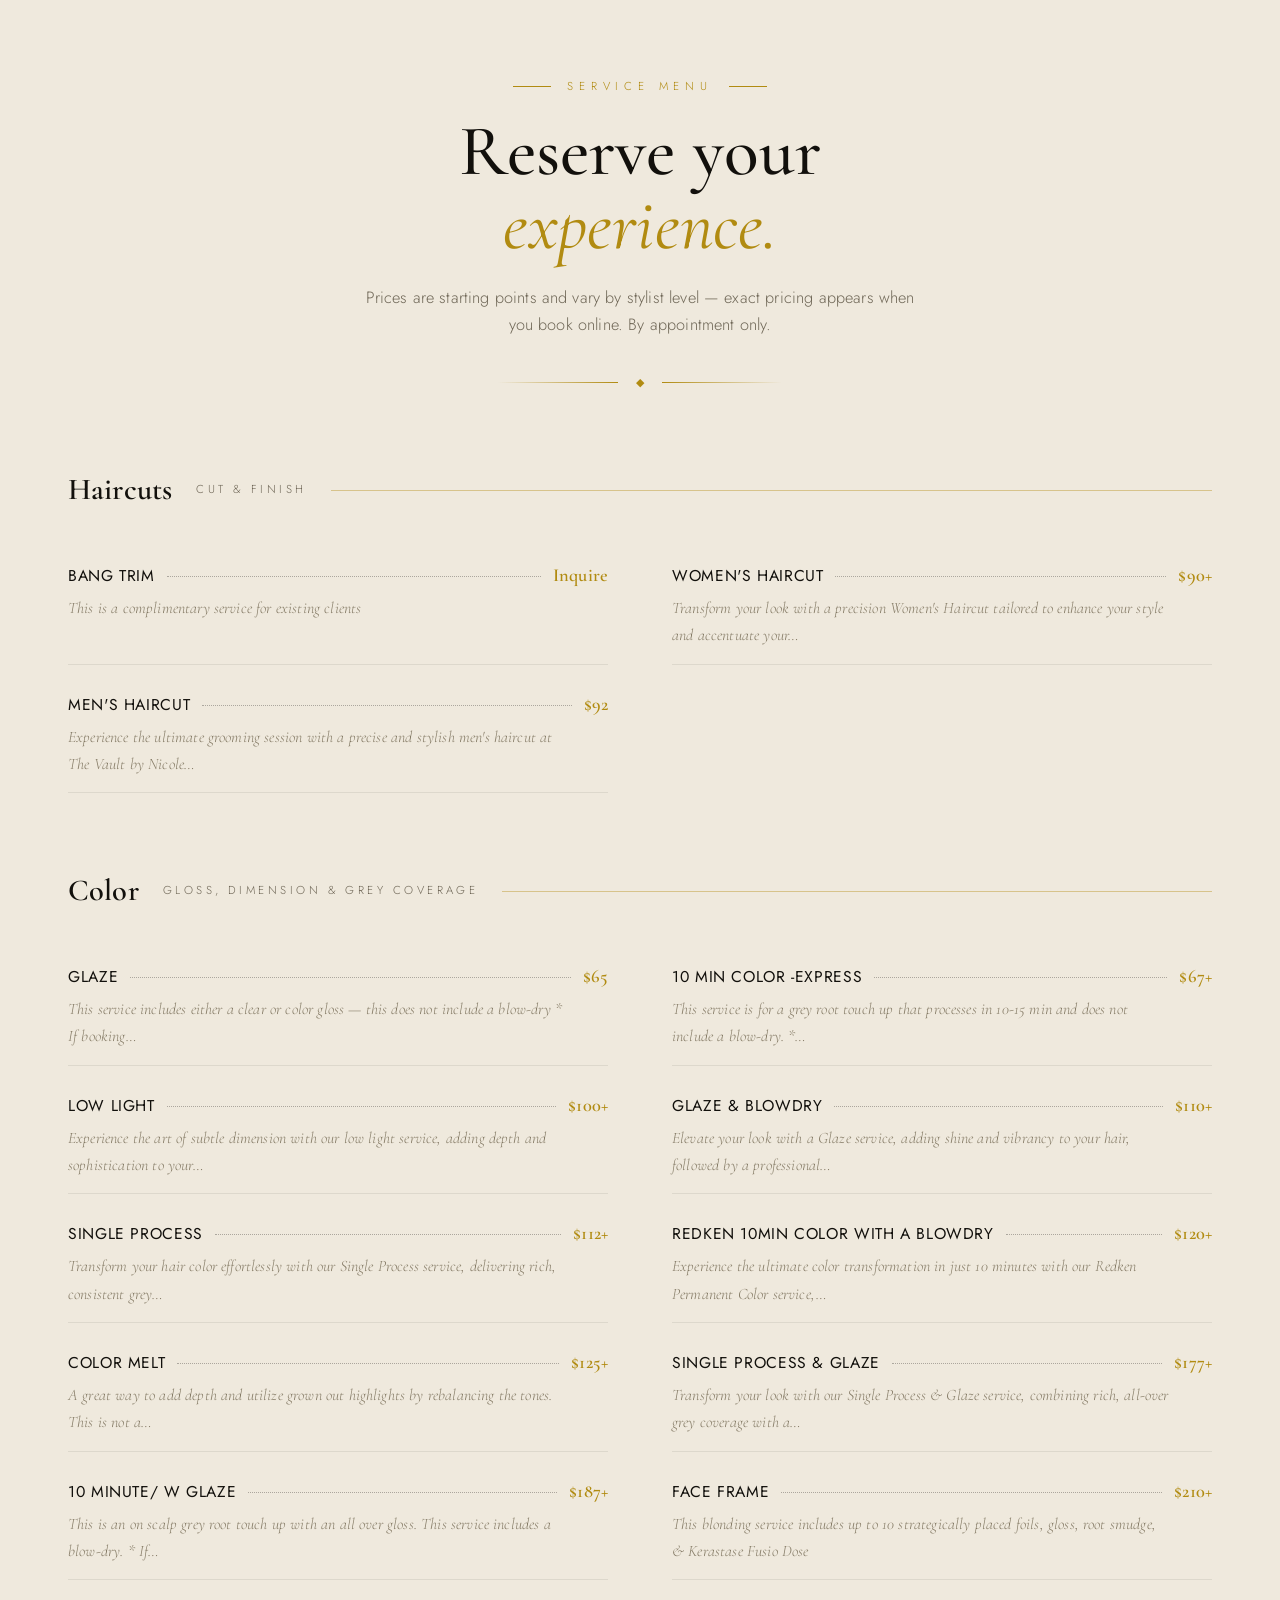
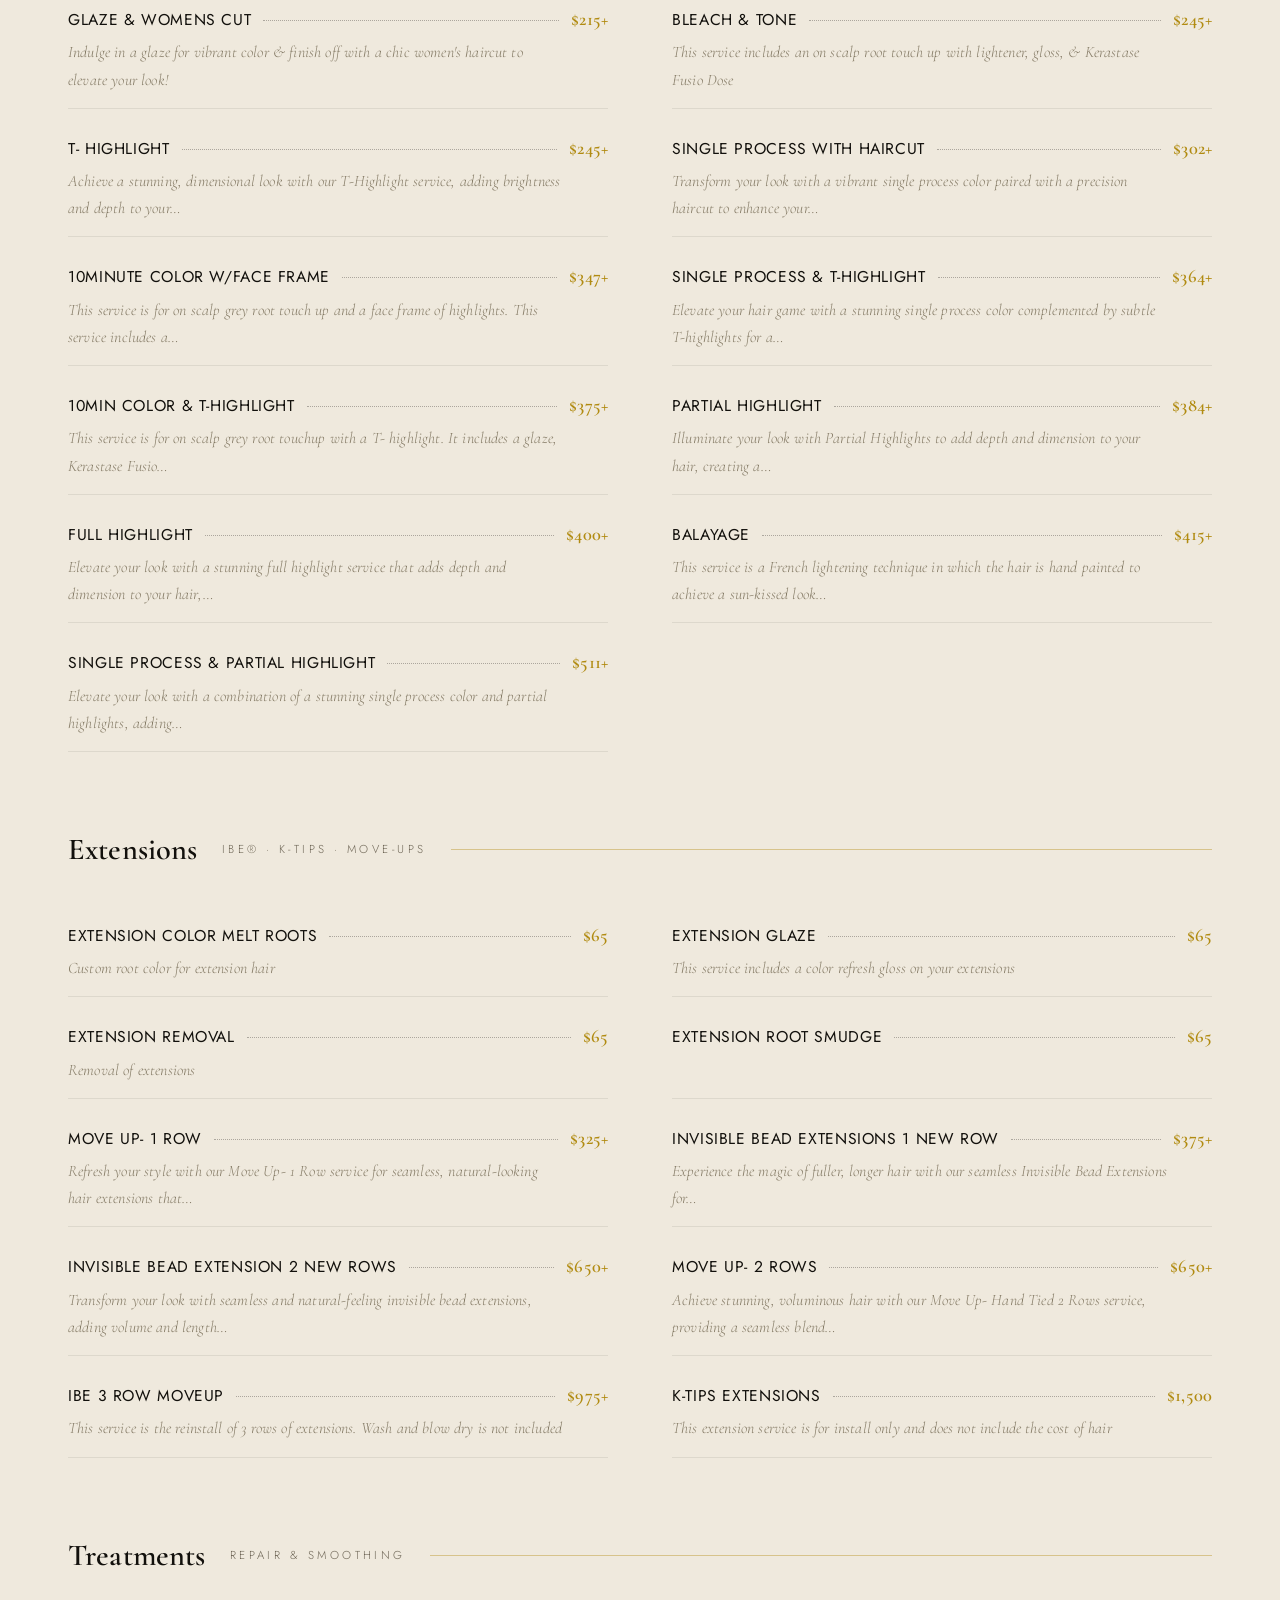
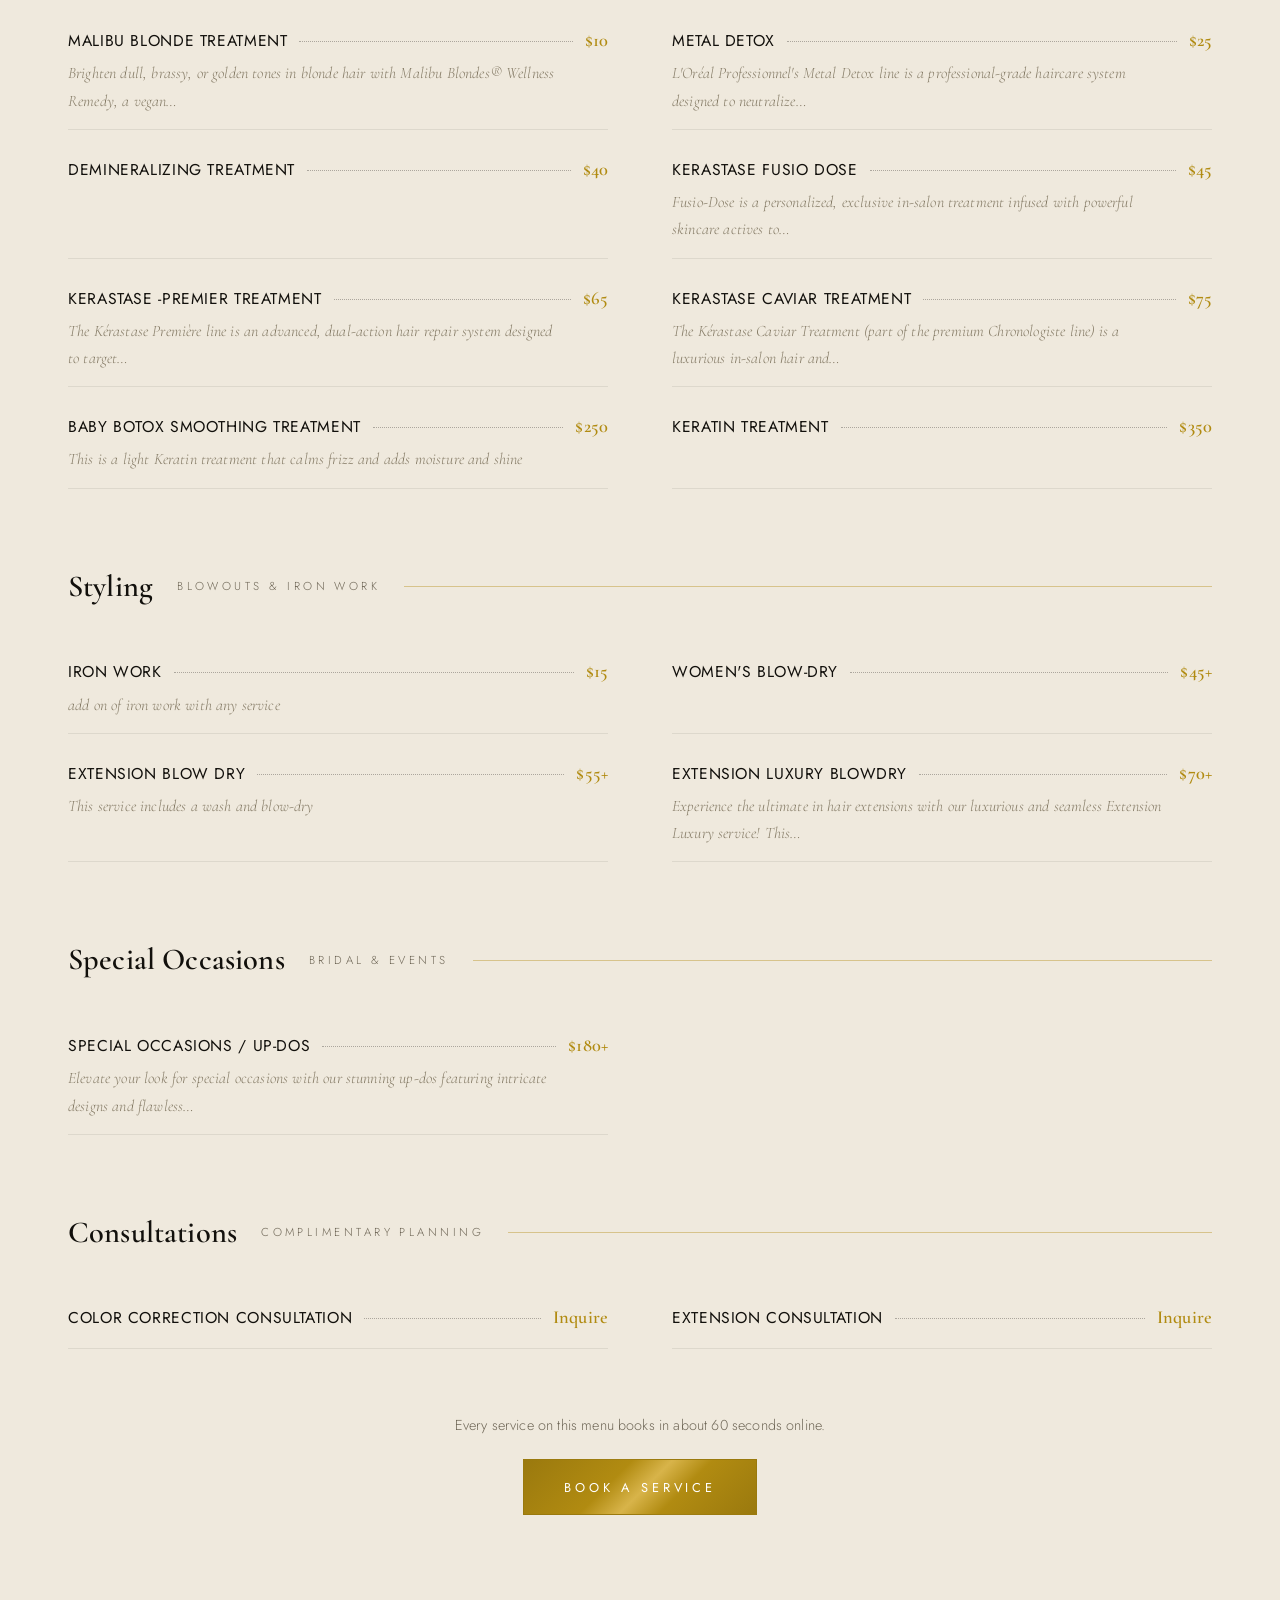
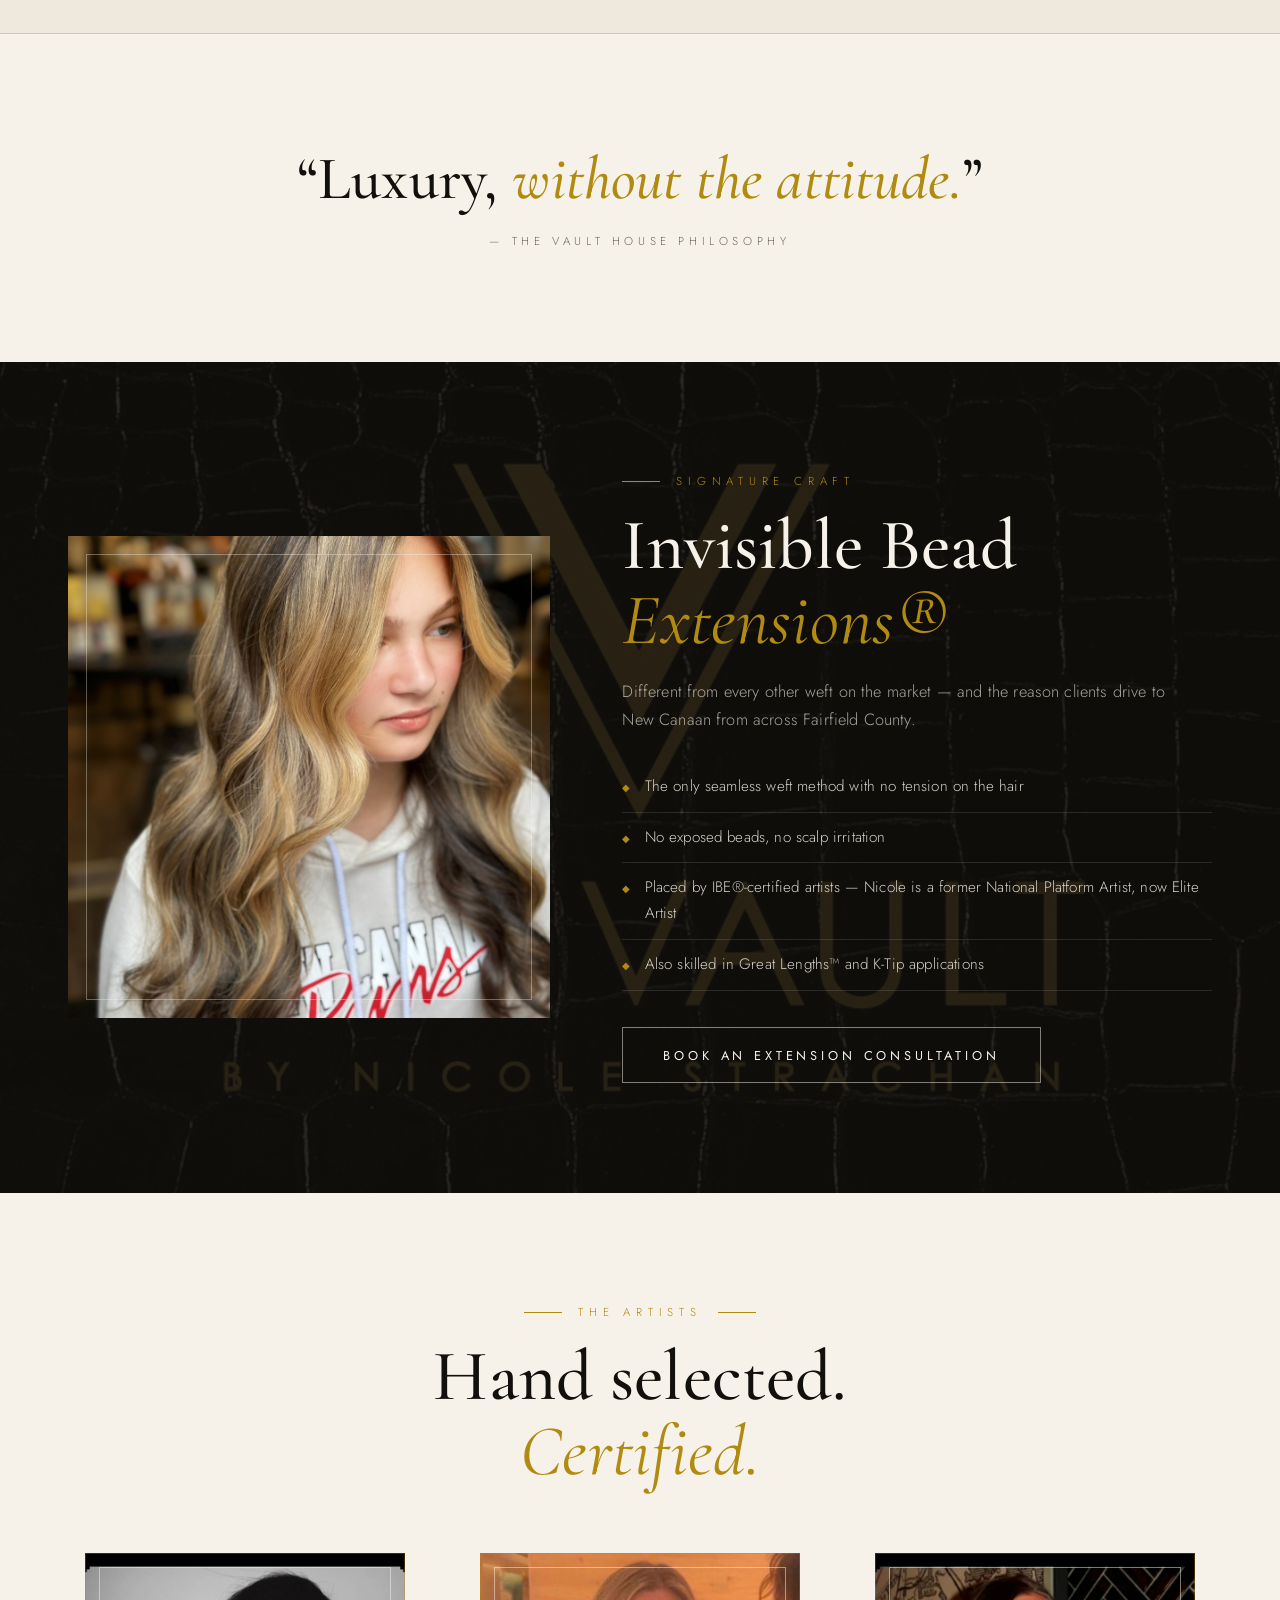
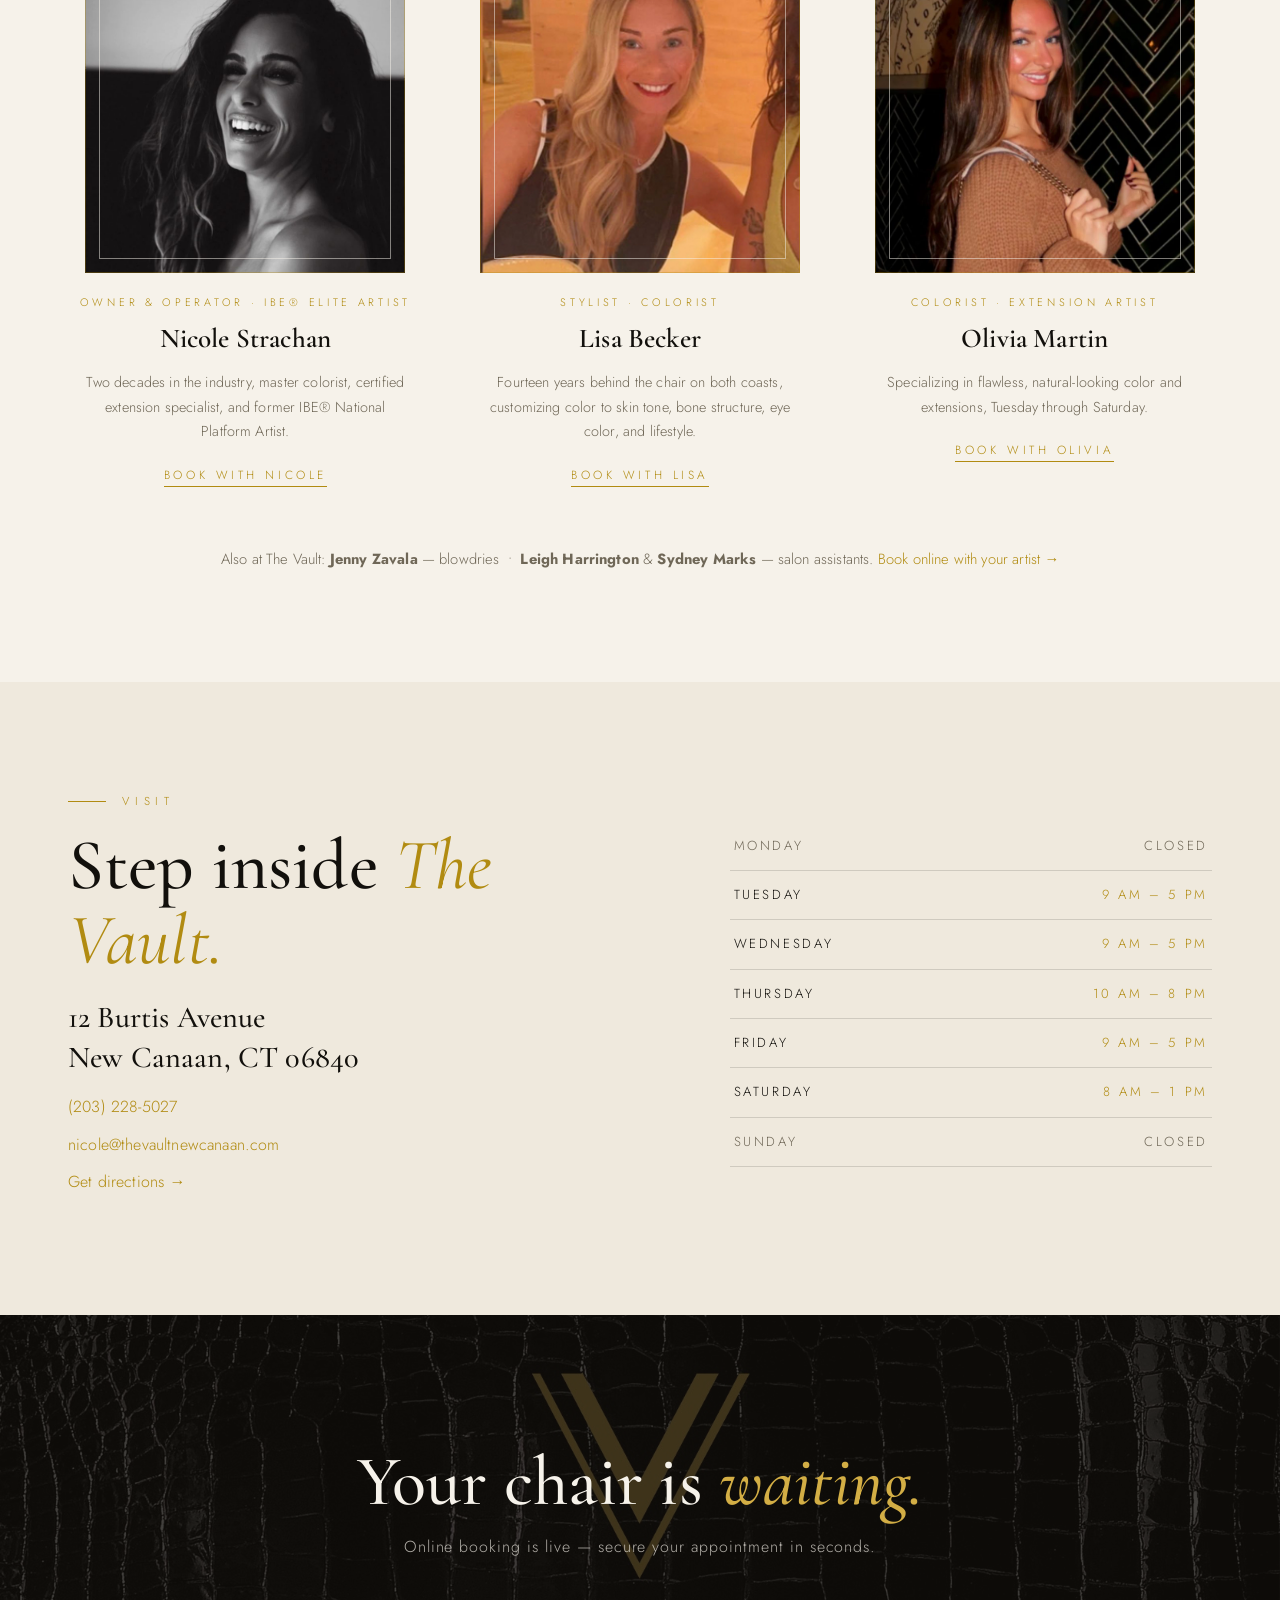
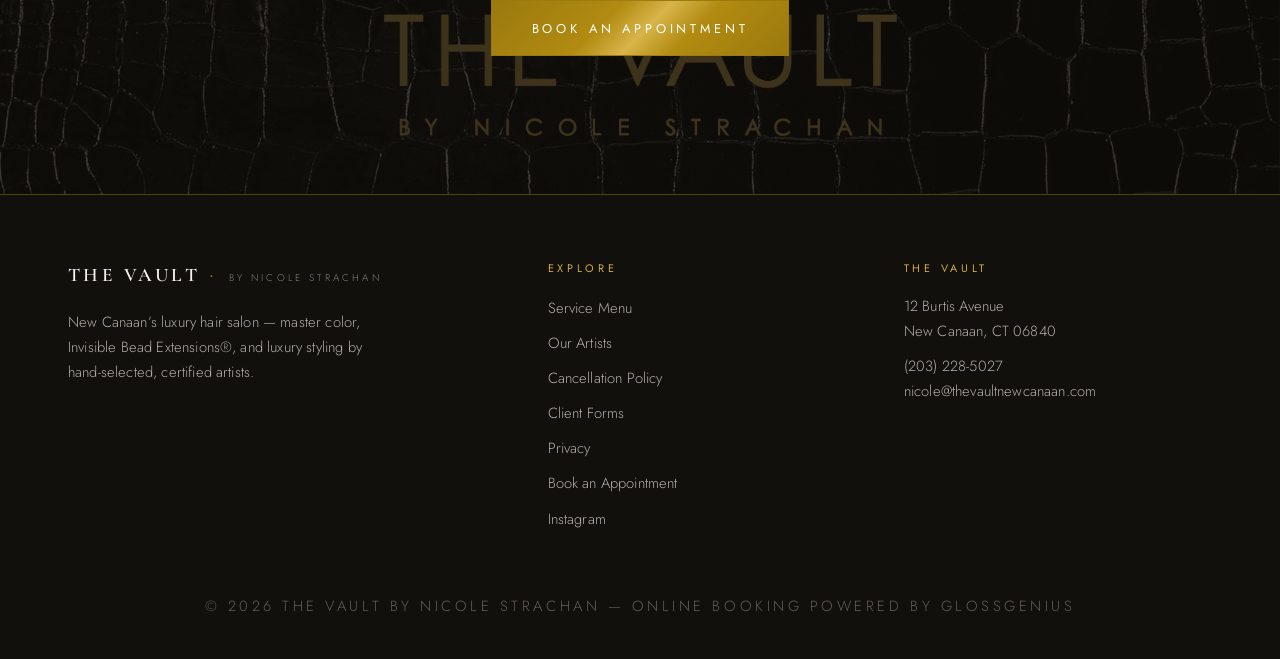
==== commit dd50f00c: "Add Forms tab: K-Tip agreement (online + PDF), new cancellation terms, privacy update - New pages: f" ====
--- a/index.html
+++ b/index.html
@@ -9,6 +9,7 @@
 <link rel="preconnect" href="https://fonts.gstatic.com" crossorigin>
 <link href="https://fonts.googleapis.com/css2?family=Cormorant+Garamond:ital,wght@0,400;0,500;0,600;1,400;1,500&family=Jost:wght@300;400;500&display=swap" rel="stylesheet">
 <link rel="stylesheet" href="css/style.css">
+<link rel="stylesheet" href="css/forms.css">
 <link rel="icon" type="image/png" href="assets/logo-square.png">
 <link rel="canonical" href="https://thevaultnewcanaan.com/">
 <meta name="robots" content="index, follow, max-image-preview:large">
@@ -134,6 +135,7 @@
       <a class="navlink" href="index.html#team">Artists</a>
       <a class="navlink" href="index.html#visit">Visit</a>
       <a class="navlink" href="policies.html">Policies</a>
+      <a class="navlink" href="forms.html">Forms</a>
       <a class="btn gold" href="https://thevaultnc.glossgenius.com/booking-flow" target="_blank" rel="noopener">Book Now</a>
     </nav>
   </div>
@@ -542,6 +544,7 @@
         <li><a href="index.html#services">Service Menu</a></li>
         <li><a href="index.html#team">Our Artists</a></li>
         <li><a href="policies.html">Cancellation Policy</a></li>
+        <li><a href="forms.html">Client Forms</a></li>
         <li><a href="policies.html#privacy">Privacy</a></li>
         <li><a href="https://thevaultnc.glossgenius.com/booking-flow" target="_blank" rel="noopener">Book an Appointment</a></li>
         <li><a href="https://www.instagram.com/the_vault_new_canaan" target="_blank" rel="noopener">Instagram</a></li>
--- a/css/forms.css
+++ b/css/forms.css
@@ -0,0 +1,121 @@
+/* Client forms pages — extends css/style.css (The Vault brand tokens) */
+
+.forms-list { max-width: 860px; margin: 0 auto; display: grid; gap: 22px; }
+.form-card {
+  background: #fff;
+  border: 1px solid var(--line);
+  border-top: 2px solid var(--gold);
+  padding: 34px 36px 32px;
+  display: grid;
+  grid-template-columns: 1fr auto;
+  gap: 24px;
+  align-items: center;
+}
+.form-card h3 { font-family: var(--display); font-weight: 600; font-size: 1.7rem; line-height: 1.15; margin: 8px 0 8px; }
+.form-card p { color: var(--muted); margin: 0; }
+.form-card .tag { font-size: 0.68rem; letter-spacing: 0.32em; text-transform: uppercase; color: var(--gold); }
+.form-card .actions { display: flex; flex-direction: column; gap: 10px; min-width: 230px; }
+.form-card .actions .btn { text-align: center; padding: 15px 22px 13px; }
+@media (max-width: 760px) {
+  .form-card { grid-template-columns: 1fr; padding: 28px 22px; }
+  .form-card .actions { min-width: 0; }
+}
+.forms-note { max-width: 860px; margin: 34px auto 0; color: var(--muted); font-size: 0.95rem; text-align: center; }
+
+/* agreement page */
+.agreement { max-width: 860px; margin: 0 auto; }
+.agreement .policy { max-width: none; }
+.agreement h2 { scroll-margin-top: 100px; }
+.agreement .intro-box {
+  background: var(--paper-2);
+  border-left: 2px solid var(--gold);
+  padding: 20px 24px;
+  color: var(--ink);
+  margin-top: 36px;
+}
+.agreement .intro-box a { text-decoration: underline; }
+
+.fgrid { display: grid; grid-template-columns: 1fr 1fr; gap: 16px 22px; margin: 18px 0 8px; }
+.fgrid .full { grid-column: 1 / -1; }
+@media (max-width: 700px) { .fgrid { grid-template-columns: 1fr; } }
+
+.field label {
+  display: block;
+  font-size: 0.7rem;
+  letter-spacing: 0.22em;
+  text-transform: uppercase;
+  color: var(--muted);
+  margin-bottom: 6px;
+}
+.field input, .field select, .initial input {
+  width: 100%;
+  font-family: var(--ui);
+  font-size: 1rem;
+  font-weight: 400;
+  color: var(--ink);
+  background: #fff;
+  border: 1px solid rgba(18, 16, 12, 0.22);
+  border-radius: 0;
+  padding: 12px 14px;
+  transition: border-color 0.2s ease, box-shadow 0.2s ease;
+}
+.field input:focus, .field select:focus, .initial input:focus {
+  outline: none;
+  border-color: var(--gold);
+  box-shadow: 0 0 0 3px rgba(177, 139, 17, 0.18);
+}
+.field input.sig { font-family: var(--display); font-style: italic; font-size: 1.45rem; padding: 8px 14px; }
+.field .hint { font-size: 0.8rem; color: var(--muted); margin-top: 5px; }
+
+.ptable { width: 100%; border-collapse: collapse; margin: 16px 0 22px; font-size: 0.95rem; background: #fff; }
+.ptable th {
+  text-align: left; font-weight: 500; font-size: 0.68rem; letter-spacing: 0.22em; text-transform: uppercase;
+  color: var(--gold); background: var(--paper-2); padding: 11px 14px; border: 1px solid var(--line);
+}
+.ptable td { padding: 11px 14px; border: 1px solid var(--line); color: var(--ink); vertical-align: top; }
+.ptable td.num, .ptable th.num { text-align: right; white-space: nowrap; }
+.ptable tr.total td { background: var(--paper-2); font-weight: 500; }
+.ptable input { width: 7.5em; font-family: var(--ui); font-size: 0.95rem; padding: 6px 8px; border: 1px solid rgba(18,16,12,.22); background: #fff; text-align: right; }
+.ptable input:focus { outline: none; border-color: var(--gold); box-shadow: 0 0 0 3px rgba(177,139,17,.18); }
+.table-scroll { overflow-x: auto; -webkit-overflow-scrolling: touch; }
+
+.initial {
+  display: grid; grid-template-columns: 92px 1fr; gap: 16px; align-items: start;
+  background: var(--paper-2); padding: 14px 16px; margin: 14px 0 6px;
+}
+.initial input { text-align: center; text-transform: uppercase; letter-spacing: 0.12em; padding: 9px 6px; }
+.initial span { color: var(--ink); padding-top: 9px; }
+.initial.ack { background: transparent; border-bottom: 1px solid var(--line); margin: 0; padding: 12px 0; }
+.initial input.invalid, .field input.invalid { border-color: #a3341f; box-shadow: 0 0 0 3px rgba(163, 52, 31, 0.15); }
+
+.submit-bar {
+  margin-top: 40px; padding: 30px 32px; background: var(--ink); color: var(--paper);
+  display: grid; grid-template-columns: 1fr auto; gap: 22px; align-items: center;
+}
+.submit-bar p { margin: 0; color: rgba(246, 242, 234, 0.75); }
+.submit-bar strong { color: var(--paper); font-weight: 500; }
+@media (max-width: 760px) { .submit-bar { grid-template-columns: 1fr; } }
+.form-status { margin-top: 14px; min-height: 1.4em; color: var(--ink); font-size: 0.95rem; }
+.form-status.err { color: #a3341f; }
+.salon-only { margin-top: 26px; font-size: 0.88rem; color: var(--muted); }
+
+@media (max-width: 560px) {
+  .ptable { font-size: 0.84rem; }
+  .ptable th { font-size: 0.6rem; letter-spacing: 0.12em; padding: 9px 8px; }
+  .ptable td { padding: 9px 8px; }
+  .ptable input { width: 4.2em; padding: 5px 6px; display: block; margin-bottom: 4px; }
+  .initial { grid-template-columns: 64px 1fr; gap: 12px; padding: 12px; }
+  .submit-bar { padding: 24px 20px; }
+  .submit-bar .btn { width: 100%; text-align: center; }
+}
+
+/* header: room for the added "Forms" link */
+nav.main a.navlink, nav.main .btn, .wordmark, .wordmark * { white-space: nowrap; }
+@media (min-width: 941px) and (max-width: 1240px) {
+  nav.main { gap: 18px; }
+  nav.main a.navlink { letter-spacing: 0.16em; font-size: 0.66rem; }
+  nav.main .btn { padding: 11px 18px 9px; }
+}
+@media (min-width: 941px) and (max-width: 1080px) {
+  .wordmark .by { display: none; }
+}
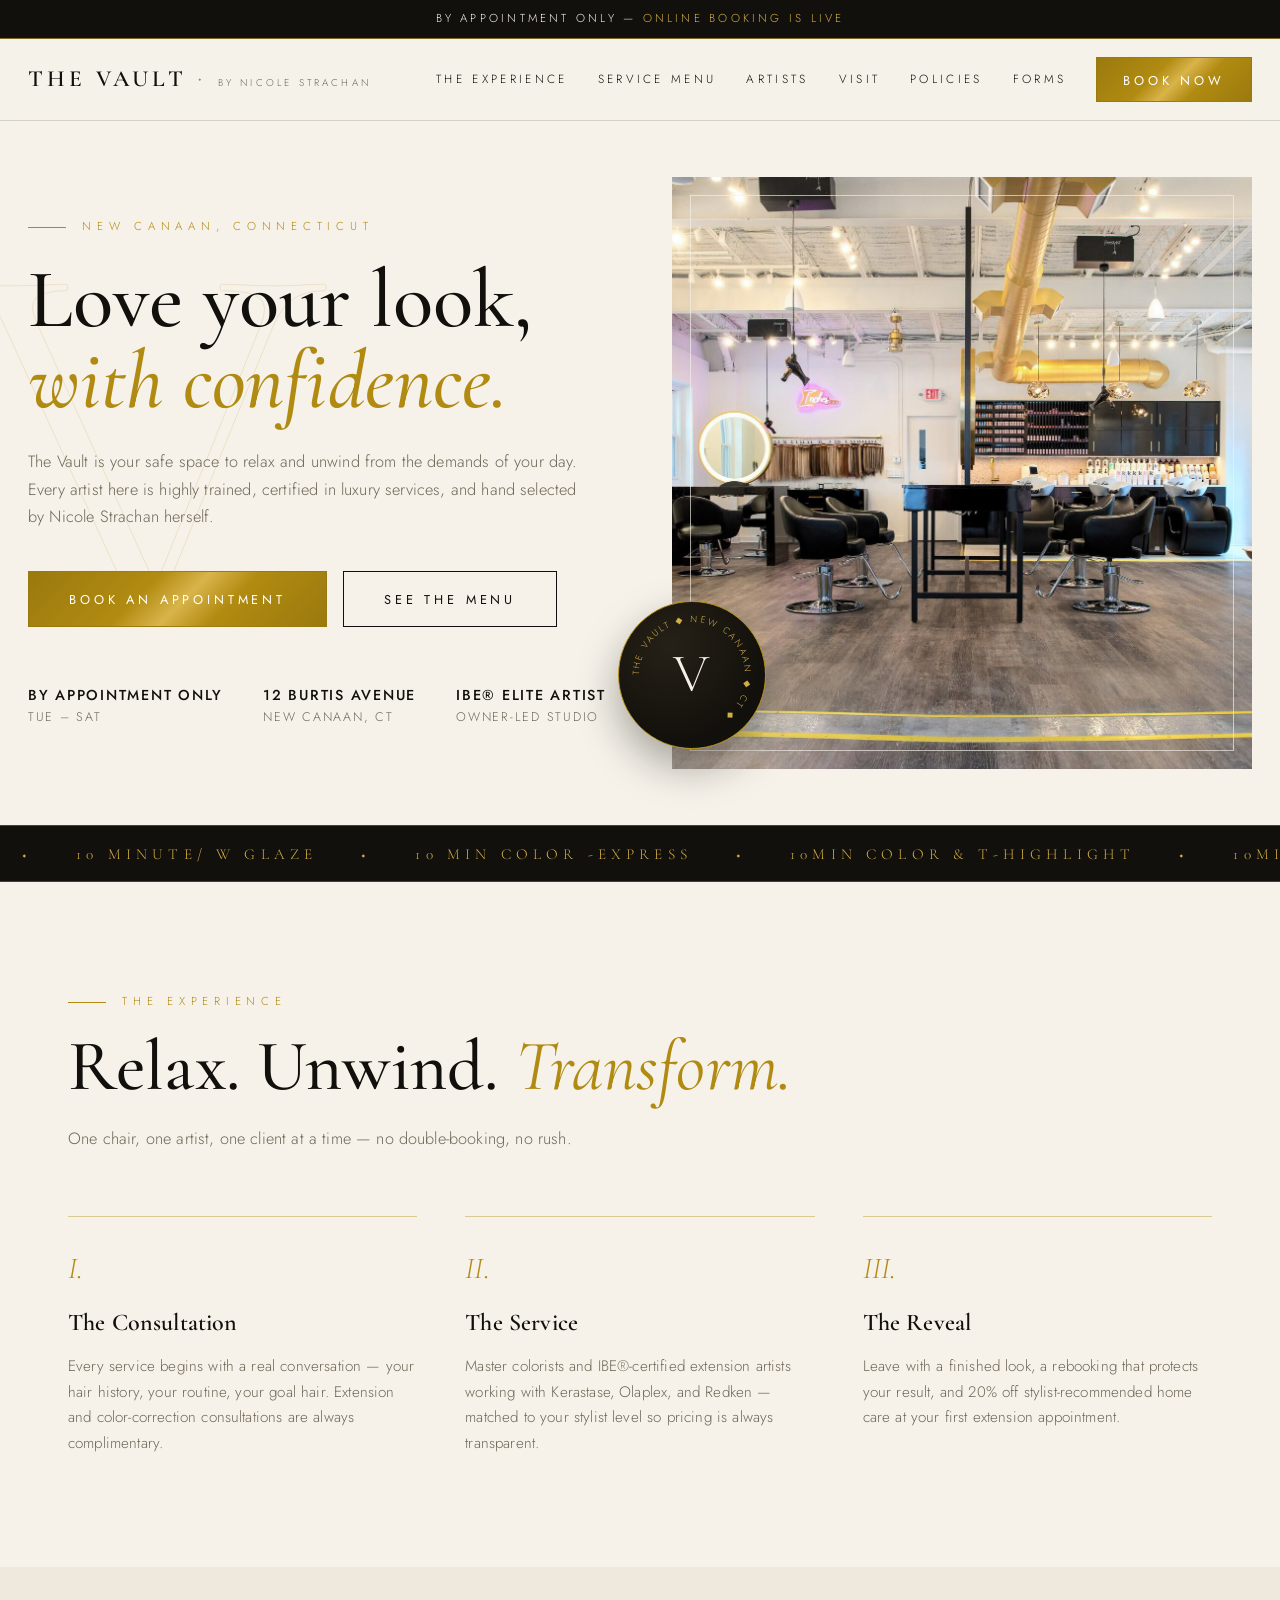
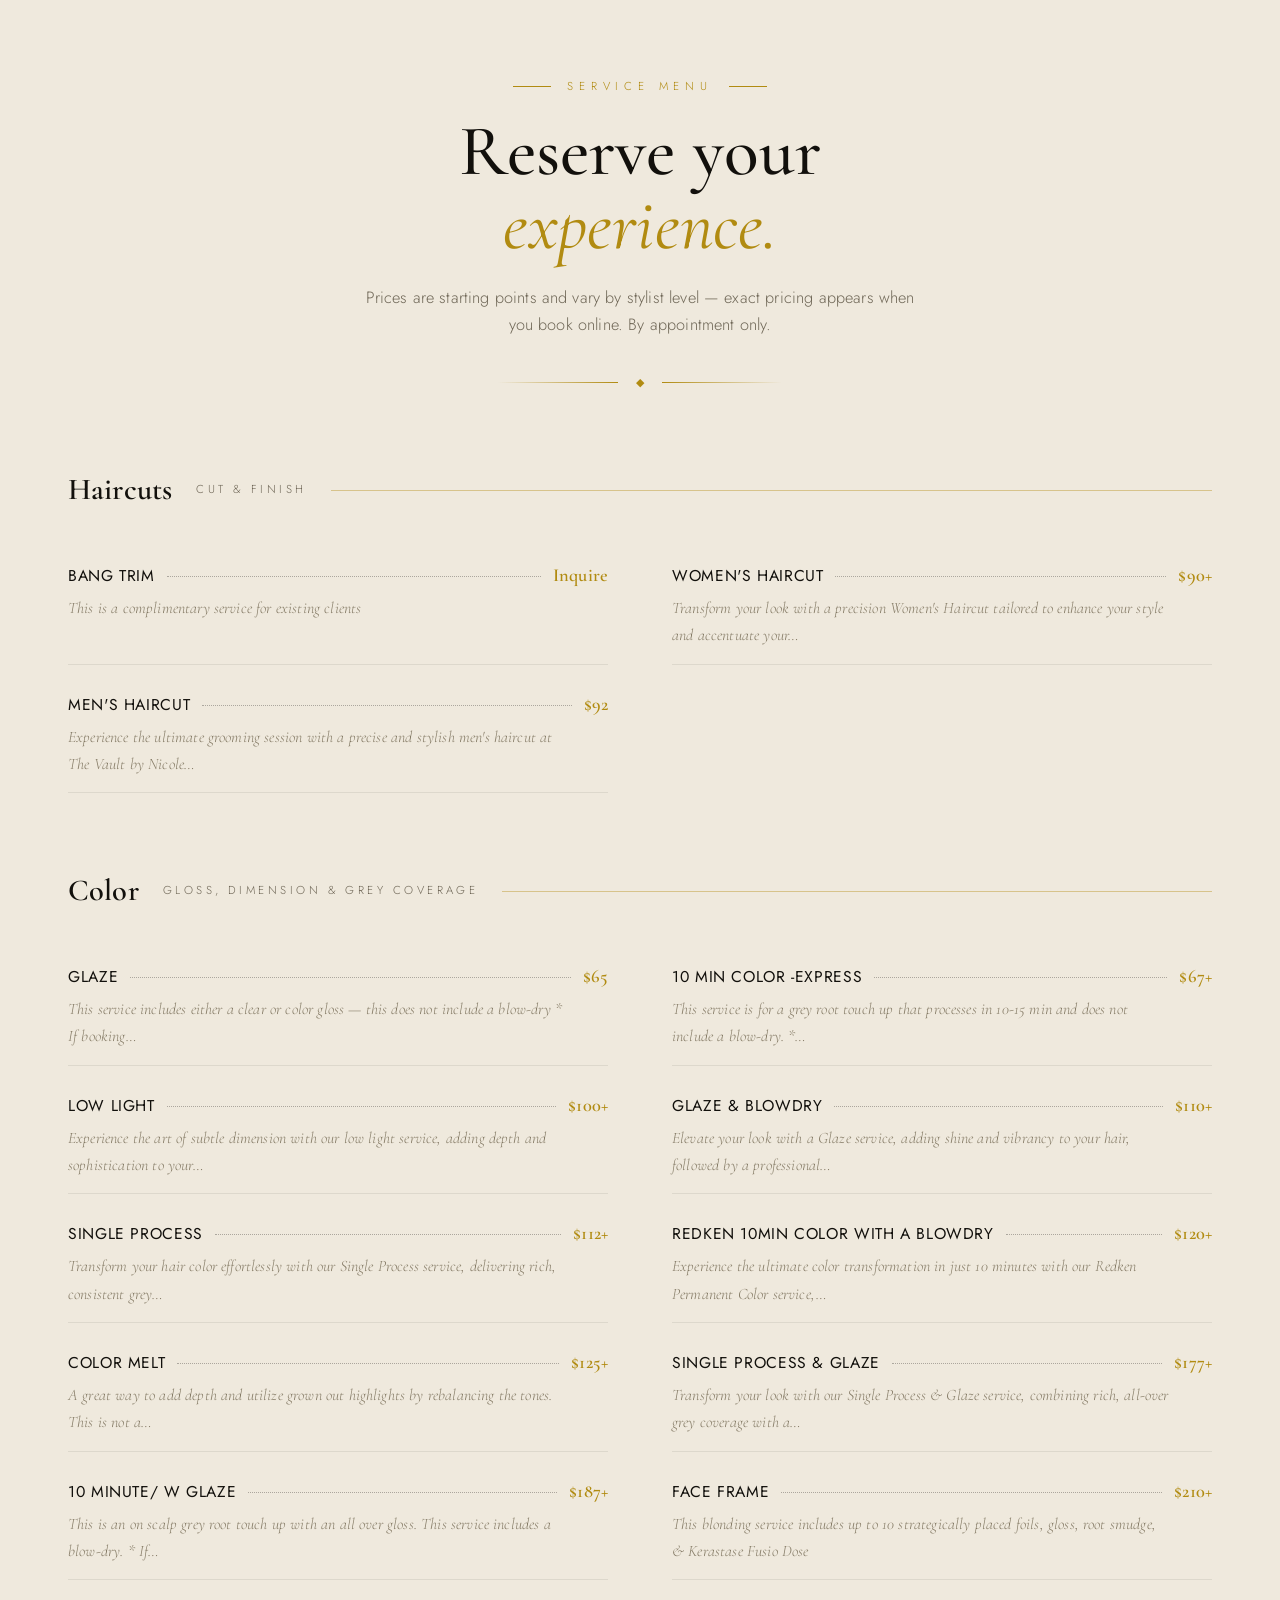
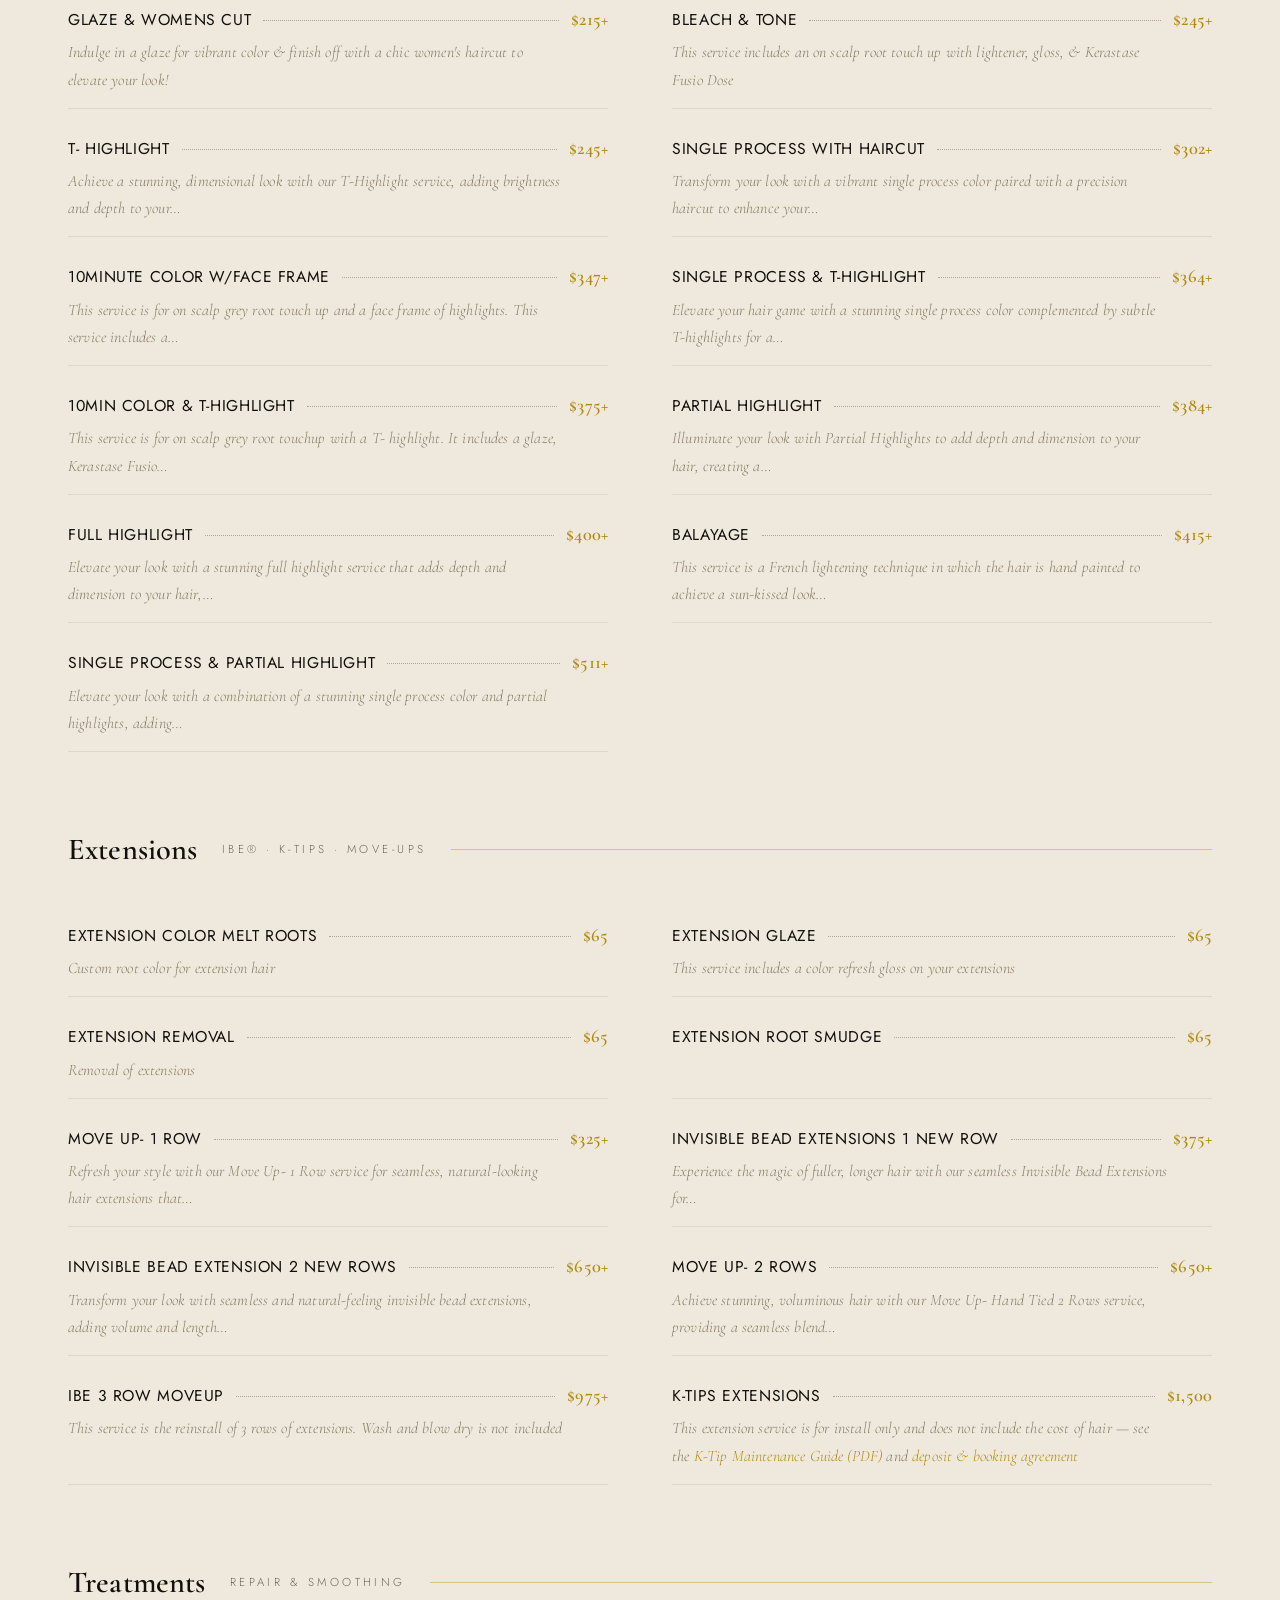
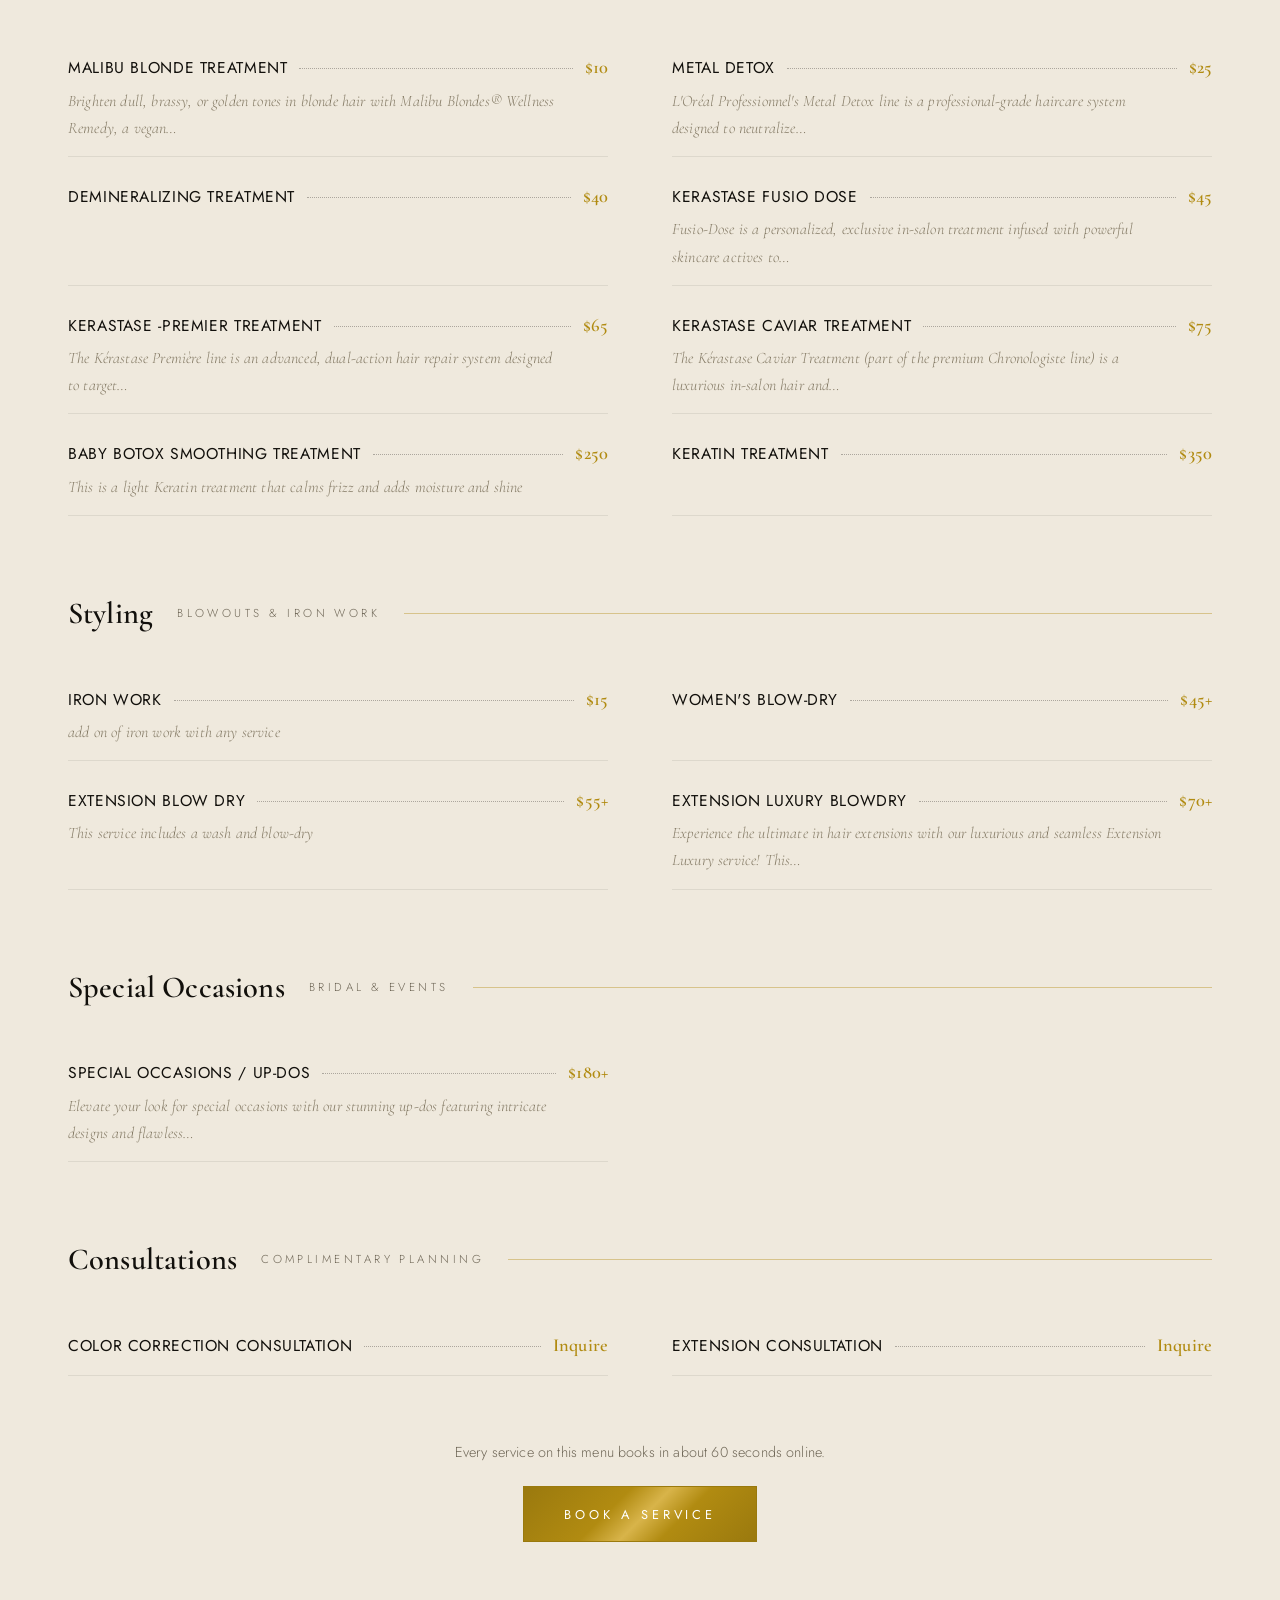
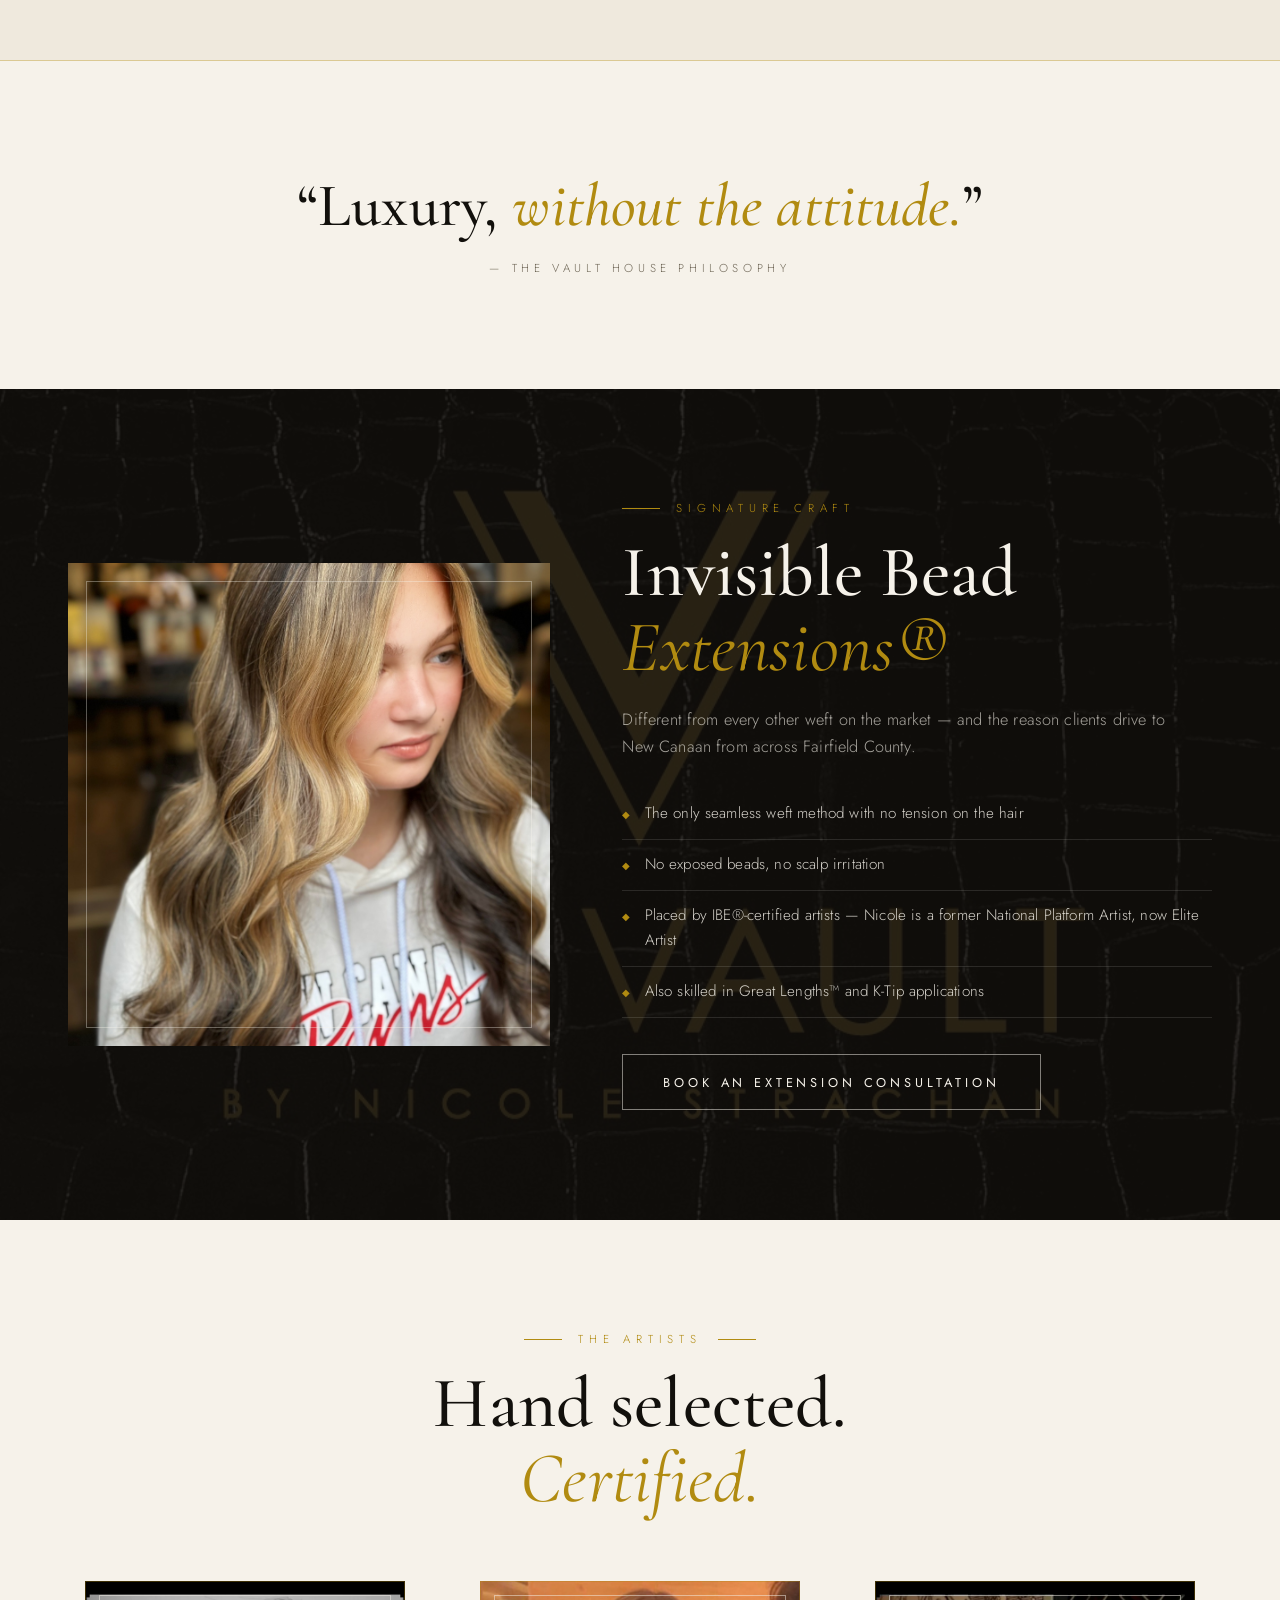
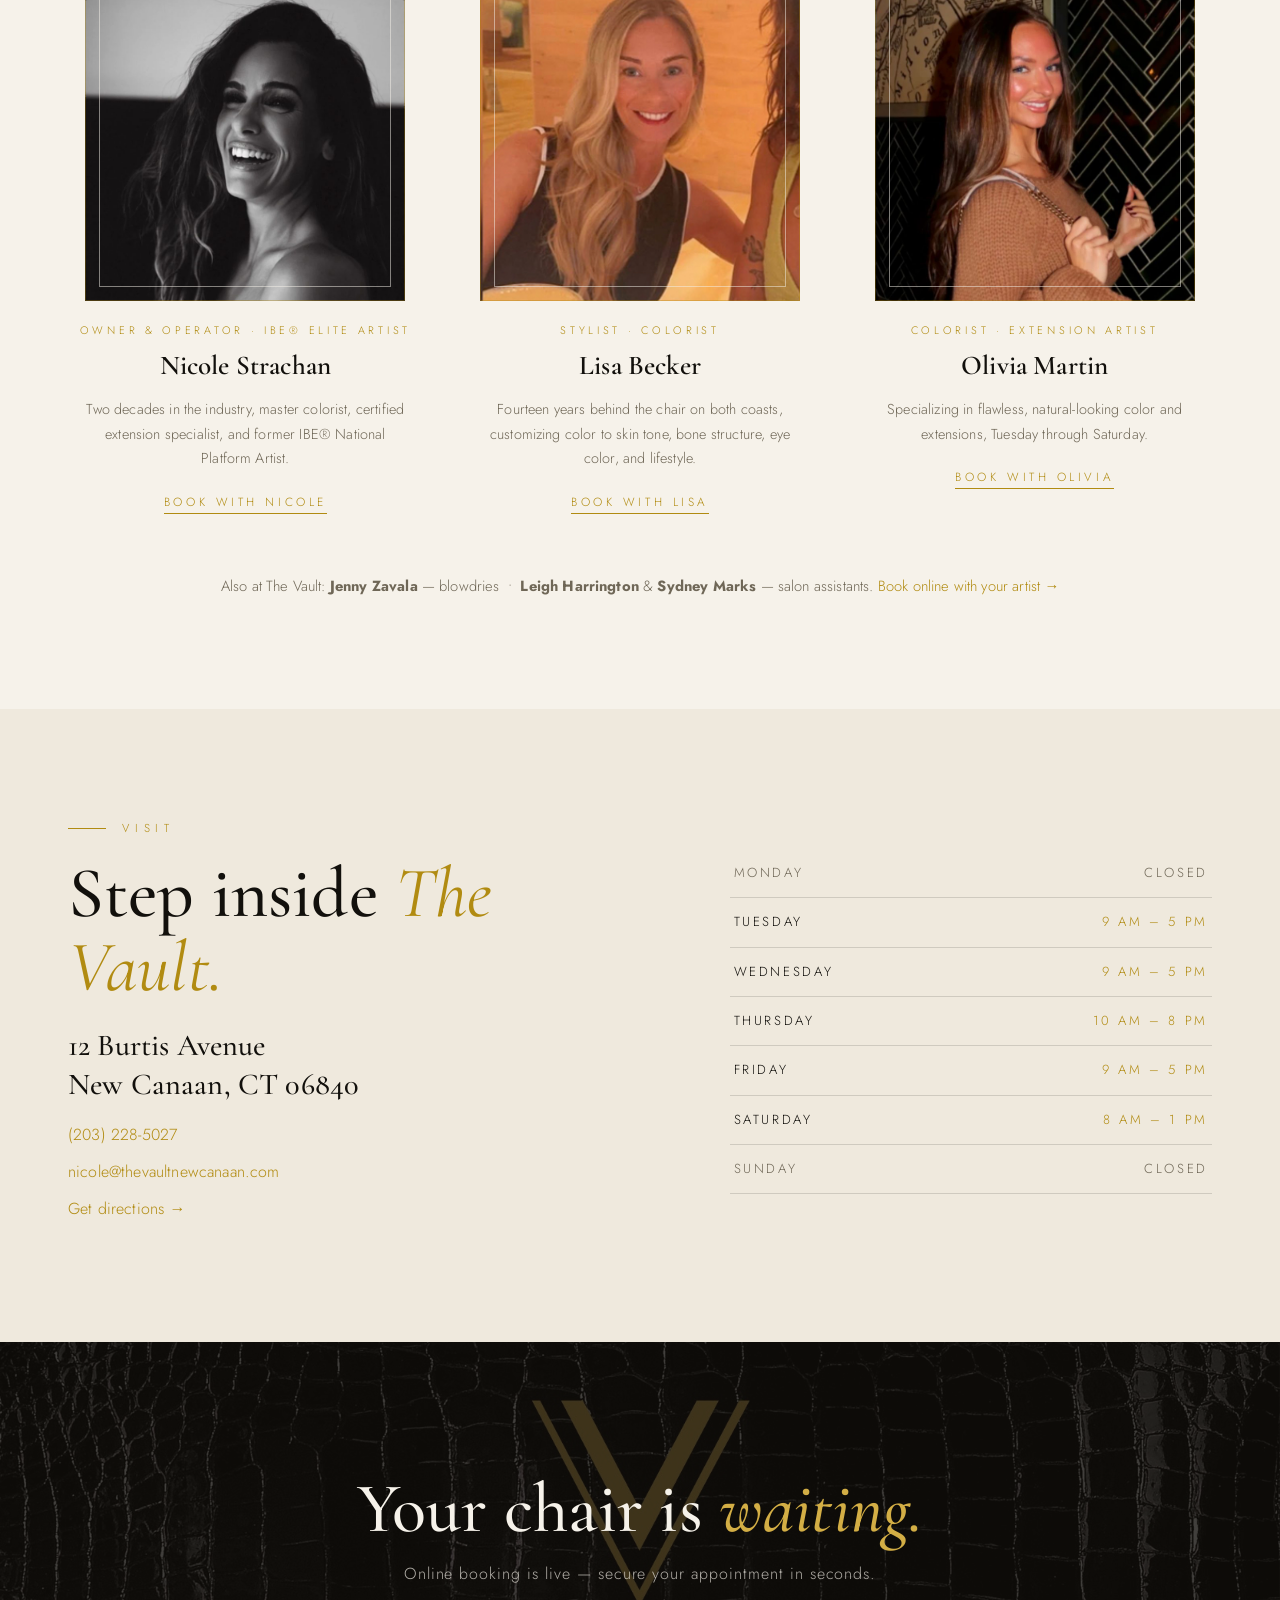
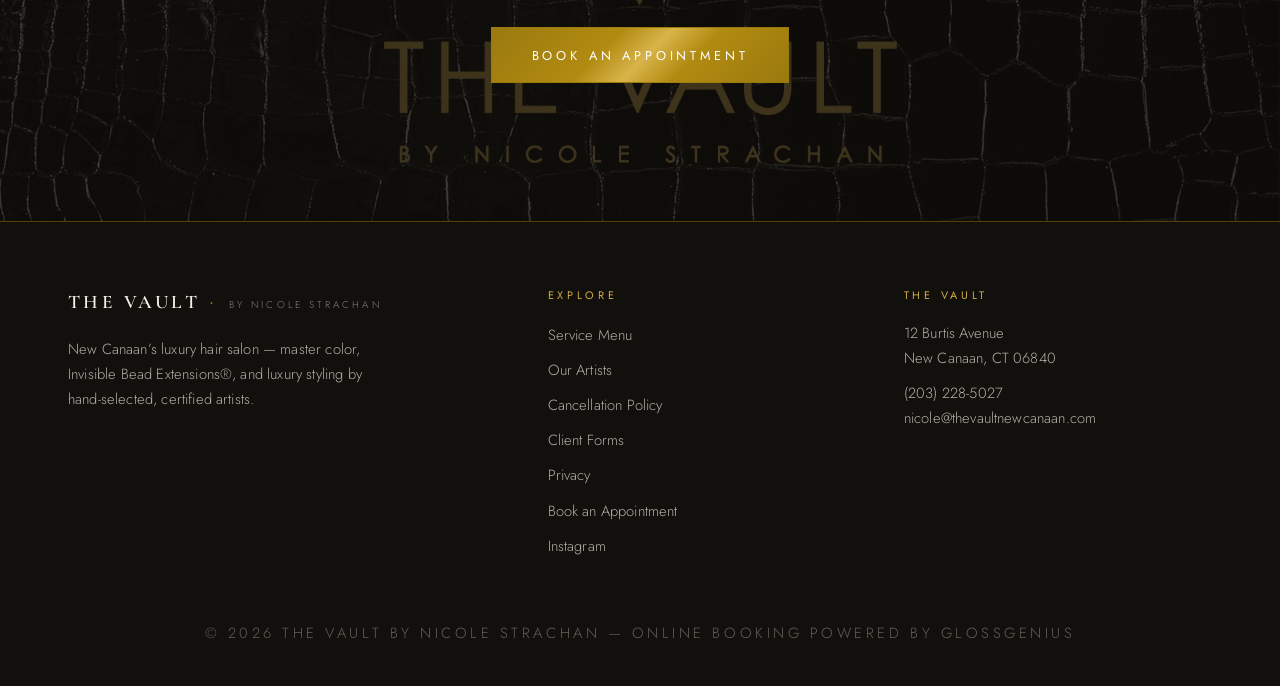
==== commit 874f5c82: "Add K-Tip Extension Maintenance Guide (downloadable PDF) to Forms page and K-Tips menu Co-Authored-B" ====
--- a/index.html
+++ b/index.html
@@ -353,7 +353,7 @@
         </div>
         <div class="mi">
           <div class="row"><span class="name">K-Tips Extensions</span><span class="dots"></span><span class="price">$1,500</span></div>
-          <p class="desc">This extension service is for install only and does not include the cost of hair</p>
+          <p class="desc">This extension service is for install only and does not include the cost of hair &mdash; see the <a href="forms/K-Tip-Maintenance-Guide.pdf">K-Tip Maintenance Guide (PDF)</a> and <a href="ktip-agreement.html">deposit &amp; booking agreement</a></p>
         </div>
         </div>
       </div>
